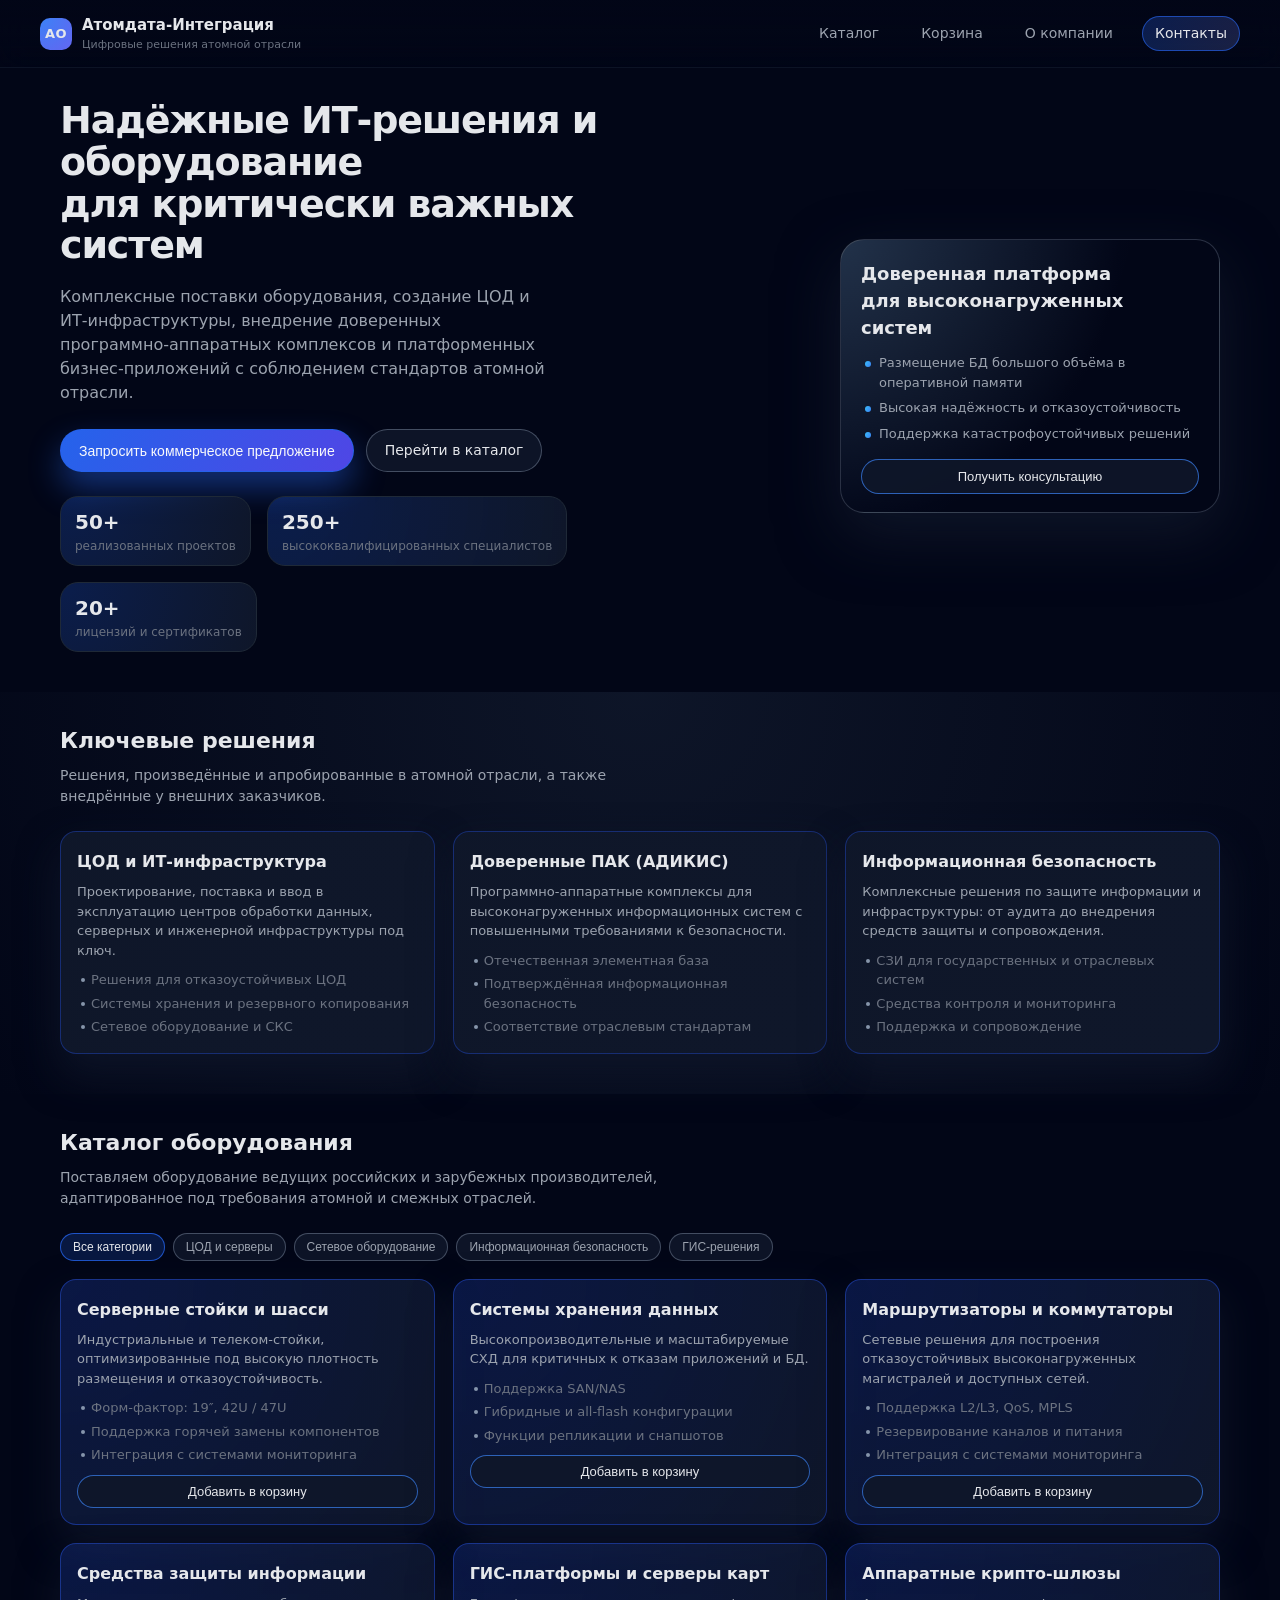
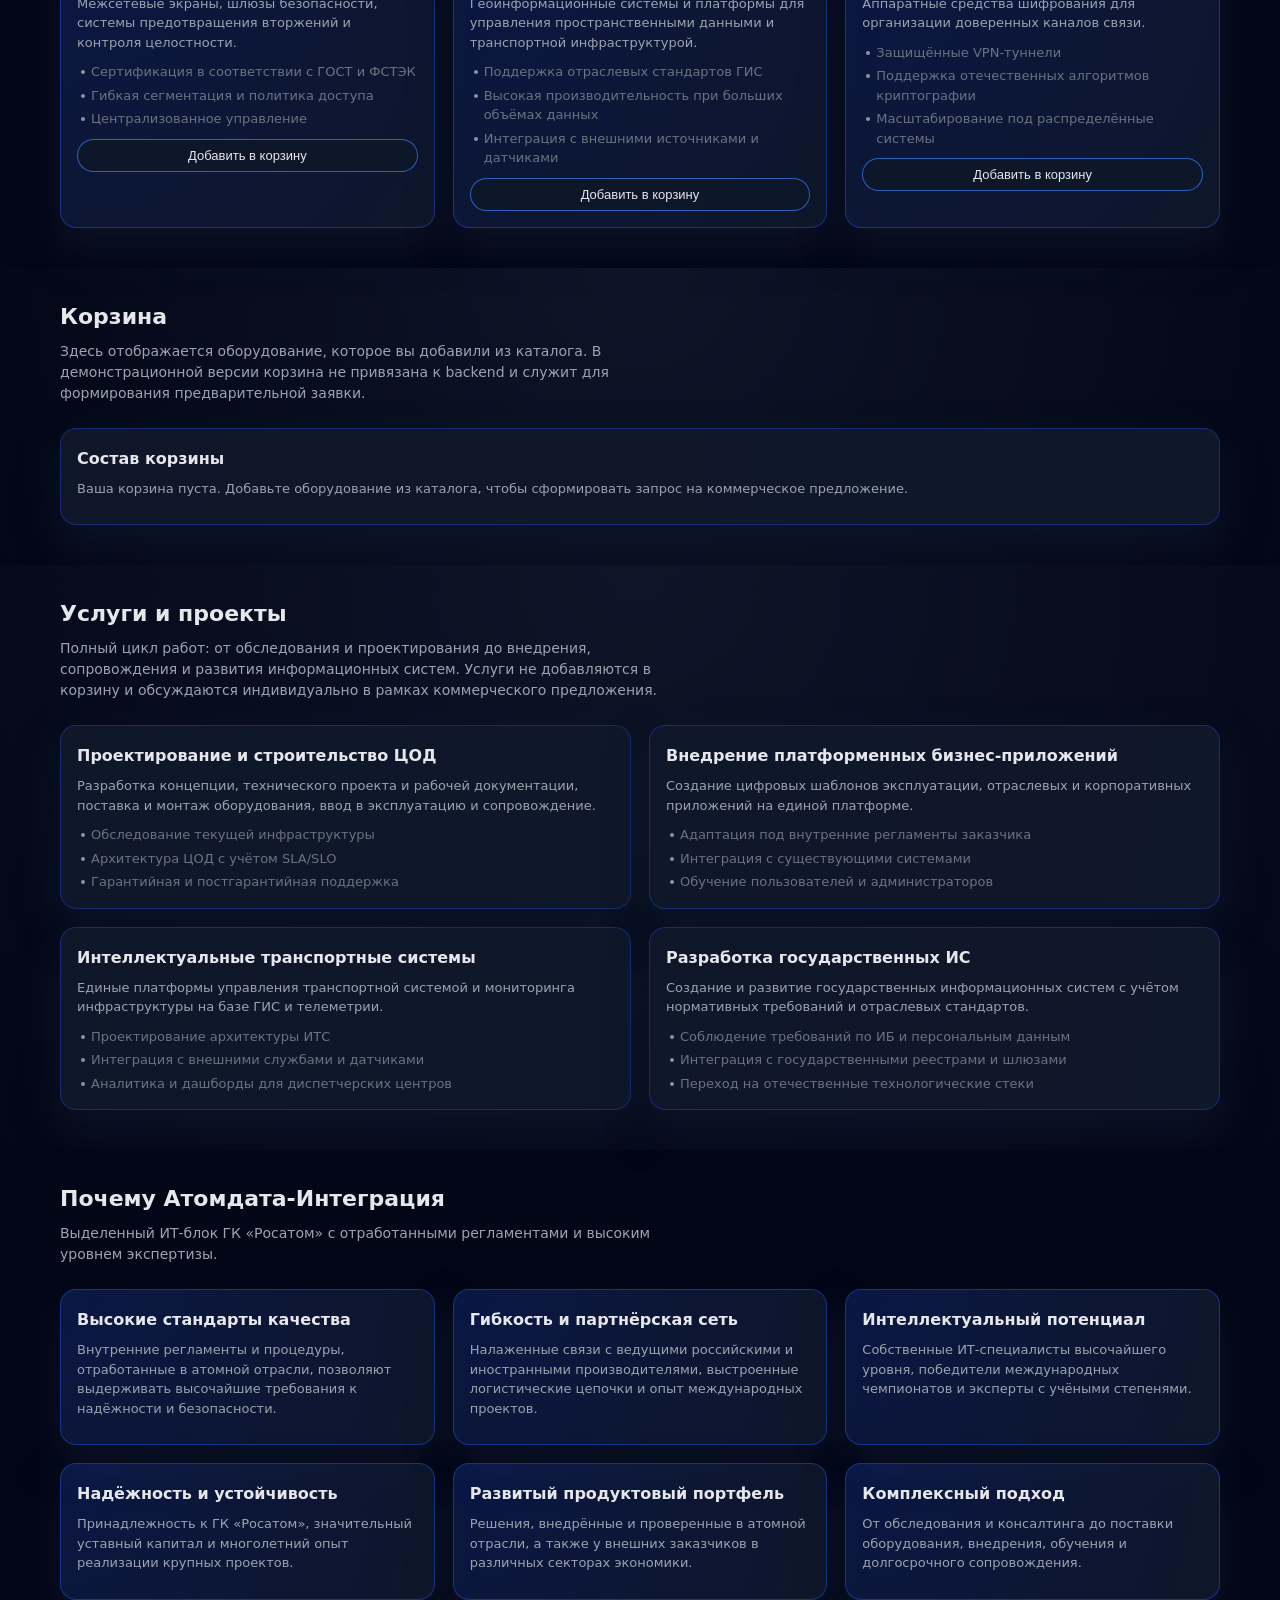
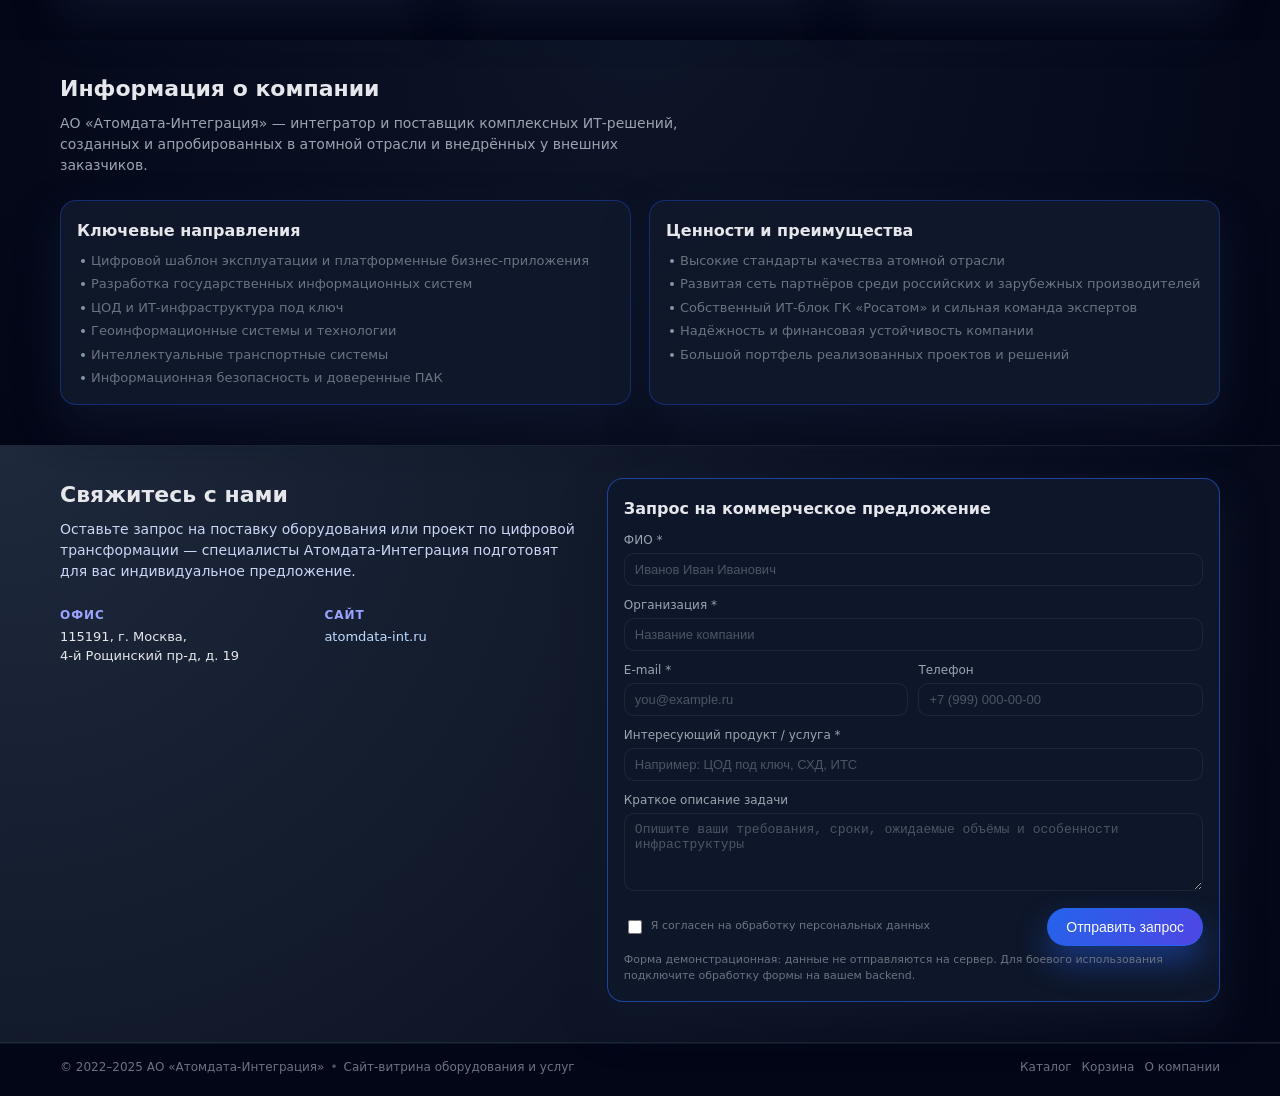
==== index.html @ ec092179 "Add files via upload" ====
<!DOCTYPE html>
<html lang="ru">
  <head>
    <meta charset="UTF-8" />
    <title>Атомдата-Интеграция — Оборудование и ИТ‑услуги</title>
    <meta name="viewport" content="width=device-width, initial-scale=1" />
    <meta
      name="description"
      content="Интернет-сайт по продаже оборудования и ИТ‑услуг компании Атомдата‑Интеграция: ЦОД и ИТ‑инфраструктура, доверенные программно‑аппаратные комплексы, геоинформационные системы, поставка оборудования, информационная безопасность."
    />
    <link rel="stylesheet" href="styles.css" />
  </head>
  <body>
    <header class="header">
      <div class="container header__inner">
        <div class="logo">
          <span class="logo__mark">АО</span>
          <span class="logo__text">
            Атомдата‑Интеграция
            <span class="logo__subtitle">Цифровые решения атомной отрасли</span>
          </span>
        </div>
        <nav class="nav">
          <a href="#catalog" class="nav__link">Каталог</a>
          <a href="#cart" class="nav__link">Корзина</a>
          <a href="#company" class="nav__link">О компании</a>
          <a href="#contacts" class="nav__link nav__link--primary">Контакты</a>
        </nav>
      </div>
    </header>

    <section class="hero">
      <div class="container hero__inner">
        <div class="hero__content">
          <h1 class="hero__title">
            Надёжные ИТ‑решения и оборудование<br />
            для критически важных систем
          </h1>
          <p class="hero__text">
            Комплексные поставки оборудования, создание ЦОД и ИТ‑инфраструктуры, внедрение доверенных
            программно‑аппаратных комплексов и платформенных бизнес‑приложений с соблюдением стандартов
            атомной отрасли.
          </p>
          <div class="hero__actions">
            <button class="btn btn--primary" data-open-modal="request">
              Запросить коммерческое предложение
            </button>
            <a href="#catalog" class="btn btn--ghost">Перейти в каталог</a>
          </div>
          <div class="hero__stats">
            <div class="stat">
              <div class="stat__value">50+</div>
              <div class="stat__label">реализованных проектов</div>
            </div>
            <div class="stat">
              <div class="stat__value">250+</div>
              <div class="stat__label">высококвалифицированных специалистов</div>
            </div>
            <div class="stat">
              <div class="stat__value">20+</div>
              <div class="stat__label">лицензий и сертификатов</div>
            </div>
          </div>
        </div>
        <div class="hero__card">
          <div class="hero-card">
            <h2 class="hero-card__title">Доверенная платформа<br />для высоконагруженных систем</h2>
            <ul class="hero-card__list">
              <li>Размещение БД большого объёма в оперативной памяти</li>
              <li>Высокая надёжность и отказоустойчивость</li>
              <li>Поддержка катастрофоустойчивых решений</li>
            </ul>
            <button class="hero-card__btn" data-open-modal="request">
              Получить консультацию
            </button>
          </div>
        </div>
      </div>
    </section>

    <section id="solutions" class="section section--gray">
      <div class="container">
        <h2 class="section__title">Ключевые решения</h2>
        <p class="section__subtitle">
          Решения, произведённые и апробированные в атомной отрасли, а также внедрённые у внешних заказчиков.
        </p>
        <div class="grid grid--3">
          <article class="card">
            <h3 class="card__title">ЦОД и ИТ‑инфраструктура</h3>
            <p class="card__text">
              Проектирование, поставка и ввод в эксплуатацию центров обработки данных, серверных и инженерной
              инфраструктуры под ключ.
            </p>
            <ul class="card__list">
              <li>Решения для отказоустойчивых ЦОД</li>
              <li>Системы хранения и резервного копирования</li>
              <li>Сетевое оборудование и СКС</li>
            </ul>
          </article>

          <article class="card">
            <h3 class="card__title">Доверенные ПАК (АДИКИС)</h3>
            <p class="card__text">
              Программно‑аппаратные комплексы для высоконагруженных информационных систем с повышенными
              требованиями к безопасности.
            </p>
            <ul class="card__list">
              <li>Отечественная элементная база</li>
              <li>Подтверждённая информационная безопасность</li>
              <li>Соответствие отраслевым стандартам</li>
            </ul>
          </article>

          <article class="card">
            <h3 class="card__title">Информационная безопасность</h3>
            <p class="card__text">
              Комплексные решения по защите информации и инфраструктуры: от аудита до внедрения средств
              защиты и сопровождения.
            </p>
            <ul class="card__list">
              <li>СЗИ для государственных и отраслевых систем</li>
              <li>Средства контроля и мониторинга</li>
              <li>Поддержка и сопровождение</li>
            </ul>
          </article>
        </div>
      </div>
    </section>

    <section id="catalog" class="section">
      <div class="container">
        <h2 class="section__title">Каталог оборудования</h2>
        <p class="section__subtitle">
          Поставляем оборудование ведущих российских и зарубежных производителей, адаптированное под
          требования атомной и смежных отраслей.
        </p>

        <div class="filters">
          <button class="chip chip--active" data-filter="all">Все категории</button>
          <button class="chip" data-filter="dc">ЦОД и серверы</button>
          <button class="chip" data-filter="network">Сетевое оборудование</button>
          <button class="chip" data-filter="security">Информационная безопасность</button>
          <button class="chip" data-filter="gis">ГИС‑решения</button>
        </div>

        <div class="grid grid--3 catalog">
          <article class="product-card" data-category="dc" data-product-name="Серверные стойки и шасси">
            <h3 class="product-card__title">Серверные стойки и шасси</h3>
            <p class="product-card__desc">
              Индустриальные и телеком‑стойки, оптимизированные под высокую плотность размещения и
              отказоустойчивость.
            </p>
            <ul class="product-card__specs">
              <li>Форм‑фактор: 19″, 42U / 47U</li>
              <li>Поддержка горячей замены компонентов</li>
              <li>Интеграция с системами мониторинга</li>
            </ul>
            <button
              class="product-card__btn"
              type="button"
              data-add-to-cart
              data-product="Серверные стойки и шасси"
            >
              Добавить в корзину
            </button>
          </article>

          <article class="product-card" data-category="dc" data-product-name="Системы хранения данных">
            <h3 class="product-card__title">Системы хранения данных</h3>
            <p class="product-card__desc">
              Высокопроизводительные и масштабируемые СХД для критичных к отказам приложений и БД.
            </p>
            <ul class="product-card__specs">
              <li>Поддержка SAN/NAS</li>
              <li>Гибридные и all‑flash конфигурации</li>
              <li>Функции репликации и снапшотов</li>
            </ul>
            <button
              class="product-card__btn"
              type="button"
              data-add-to-cart
              data-product="Системы хранения данных"
            >
              Добавить в корзину
            </button>
          </article>

          <article class="product-card" data-category="network" data-product-name="Маршрутизаторы и коммутаторы">
            <h3 class="product-card__title">Маршрутизаторы и коммутаторы</h3>
            <p class="product-card__desc">
              Сетевые решения для построения отказоустойчивых высоконагруженных магистралей и доступных
              сетей.
            </p>
            <ul class="product-card__specs">
              <li>Поддержка L2/L3, QoS, MPLS</li>
              <li>Резервирование каналов и питания</li>
              <li>Интеграция с системами мониторинга</li>
            </ul>
            <button
              class="product-card__btn"
              type="button"
              data-add-to-cart
              data-product="Маршрутизаторы и коммутаторы"
            >
              Добавить в корзину
            </button>
          </article>

          <article class="product-card" data-category="security" data-product-name="Средства защиты информации">
            <h3 class="product-card__title">Средства защиты информации</h3>
            <p class="product-card__desc">
              Межсетевые экраны, шлюзы безопасности, системы предотвращения вторжений и контроля
              целостности.
            </p>
            <ul class="product-card__specs">
              <li>Сертификация в соответствии с ГОСТ и ФСТЭК</li>
              <li>Гибкая сегментация и политика доступа</li>
              <li>Централизованное управление</li>
            </ul>
            <button
              class="product-card__btn"
              type="button"
              data-add-to-cart
              data-product="Средства защиты информации"
            >
              Добавить в корзину
            </button>
          </article>

          <article class="product-card" data-category="gis" data-product-name="ГИС‑платформы и серверы карт">
            <h3 class="product-card__title">ГИС‑платформы и серверы карт</h3>
            <p class="product-card__desc">
              Геоинформационные системы и платформы для управления пространственными данными и транспортной
              инфраструктурой.
            </p>
            <ul class="product-card__specs">
              <li>Поддержка отраслевых стандартов ГИС</li>
              <li>Высокая производительность при больших объёмах данных</li>
              <li>Интеграция с внешними источниками и датчиками</li>
            </ul>
            <button
              class="product-card__btn"
              type="button"
              data-add-to-cart
              data-product="ГИС‑платформы и серверы карт"
            >
              Добавить в корзину
            </button>
          </article>

          <article class="product-card" data-category="security" data-product-name="Аппаратные крипто‑шлюзы">
            <h3 class="product-card__title">Аппаратные крипто‑шлюзы</h3>
            <p class="product-card__desc">
              Аппаратные средства шифрования для организации доверенных каналов связи.
            </p>
            <ul class="product-card__specs">
              <li>Защищённые VPN‑туннели</li>
              <li>Поддержка отечественных алгоритмов криптографии</li>
              <li>Масштабирование под распределённые системы</li>
            </ul>
            <button
              class="product-card__btn"
              type="button"
              data-add-to-cart
              data-product="Аппаратные крипто‑шлюзы"
            >
              Добавить в корзину
            </button>
          </article>
        </div>
      </div>
    </section>

    <section id="cart" class="section section--gray">
      <div class="container">
        <h2 class="section__title">Корзина</h2>
        <p class="section__subtitle">
          Здесь отображается оборудование, которое вы добавили из каталога. В демонстрационной версии корзина не
          привязана к backend и служит для формирования предварительной заявки.
        </p>
        <div class="card">
          <h3 class="card__title">Состав корзины</h3>
          <div id="cart-empty" class="card__text">
            Ваша корзина пуста. Добавьте оборудование из каталога, чтобы сформировать запрос на коммерческое
            предложение.
          </div>
          <ul id="cart-items" class="card__list" style="display: none"></ul>
          <p id="cart-summary" class="card__text" style="display: none"></p>
        </div>
      </div>
    </section>

    <section id="services" class="section section--gray">
      <div class="container">
        <h2 class="section__title">Услуги и проекты</h2>
        <p class="section__subtitle">
          Полный цикл работ: от обследования и проектирования до внедрения, сопровождения и развития
          информационных систем. Услуги не добавляются в корзину и обсуждаются индивидуально в рамках
          коммерческого предложения.
        </p>

        <div class="grid grid--2">
          <article class="service">
            <h3 class="service__title">Проектирование и строительство ЦОД</h3>
            <p class="service__text">
              Разработка концепции, технического проекта и рабочей документации, поставка и монтаж
              оборудования, ввод в эксплуатацию и сопровождение.
            </p>
            <ul class="service__list">
              <li>Обследование текущей инфраструктуры</li>
              <li>Архитектура ЦОД с учётом SLA/SLO</li>
              <li>Гарантийная и постгарантийная поддержка</li>
            </ul>
          </article>

          <article class="service">
            <h3 class="service__title">Внедрение платформенных бизнес‑приложений</h3>
            <p class="service__text">
              Создание цифровых шаблонов эксплуатации, отраслевых и корпоративных приложений на единой
              платформе.
            </p>
            <ul class="service__list">
              <li>Адаптация под внутренние регламенты заказчика</li>
              <li>Интеграция с существующими системами</li>
              <li>Обучение пользователей и администраторов</li>
            </ul>
          </article>

          <article class="service">
            <h3 class="service__title">Интеллектуальные транспортные системы</h3>
            <p class="service__text">
              Единые платформы управления транспортной системой и мониторинга инфраструктуры на базе ГИС и
              телеметрии.
            </p>
            <ul class="service__list">
              <li>Проектирование архитектуры ИТС</li>
              <li>Интеграция с внешними службами и датчиками</li>
              <li>Аналитика и дашборды для диспетчерских центров</li>
            </ul>
          </article>

          <article class="service">
            <h3 class="service__title">Разработка государственных ИС</h3>
            <p class="service__text">
              Создание и развитие государственных информационных систем с учётом нормативных требований и
              отраслевых стандартов.
            </p>
            <ul class="service__list">
              <li>Соблюдение требований по ИБ и персональным данным</li>
              <li>Интеграция с государственными реестрами и шлюзами</li>
              <li>Переход на отечественные технологические стеки</li>
            </ul>
          </article>
        </div>
      </div>
    </section>

    <section id="advantages" class="section">
      <div class="container">
        <h2 class="section__title">Почему Атомдата‑Интеграция</h2>
        <p class="section__subtitle">
          Выделенный ИТ‑блок ГК «Росатом» с отработанными регламентами и высоким уровнем экспертизы.
        </p>

        <div class="grid grid--3">
          <article class="advantage">
            <h3 class="advantage__title">Высокие стандарты качества</h3>
            <p class="advantage__text">
              Внутренние регламенты и процедуры, отработанные в атомной отрасли, позволяют выдерживать
              высочайшие требования к надёжности и безопасности.
            </p>
          </article>

          <article class="advantage">
            <h3 class="advantage__title">Гибкость и партнёрская сеть</h3>
            <p class="advantage__text">
              Налаженные связи с ведущими российскими и иностранными производителями, выстроенные
              логистические цепочки и опыт международных проектов.
            </p>
          </article>

          <article class="advantage">
            <h3 class="advantage__title">Интеллектуальный потенциал</h3>
            <p class="advantage__text">
              Собственные ИТ‑специалисты высочайшего уровня, победители международных чемпионатов и
              эксперты с учёными степенями.
            </p>
          </article>

          <article class="advantage">
            <h3 class="advantage__title">Надёжность и устойчивость</h3>
            <p class="advantage__text">
              Принадлежность к ГК «Росатом», значительный уставный капитал и многолетний опыт реализации
              крупных проектов.
            </p>
          </article>

          <article class="advantage">
            <h3 class="advantage__title">Развитый продуктовый портфель</h3>
            <p class="advantage__text">
              Решения, внедрённые и проверенные в атомной отрасли, а также у внешних заказчиков в различных
              секторах экономики.
            </p>
          </article>

          <article class="advantage">
            <h3 class="advantage__title">Комплексный подход</h3>
            <p class="advantage__text">
              От обследования и консалтинга до поставки оборудования, внедрения, обучения и долгосрочного
              сопровождения.
            </p>
          </article>
        </div>
      </div>
    </section>

    <section id="company" class="section section--gray">
      <div class="container">
        <h2 class="section__title">Информация о компании</h2>
        <p class="section__subtitle">
          АО «Атомдата‑Интеграция» — интегратор и поставщик комплексных ИТ‑решений, созданных и апробированных
          в атомной отрасли и внедрённых у внешних заказчиков.
        </p>
        <div class="grid grid--2">
          <article class="card">
            <h3 class="card__title">Ключевые направления</h3>
            <ul class="card__list">
              <li>Цифровой шаблон эксплуатации и платформенные бизнес‑приложения</li>
              <li>Разработка государственных информационных систем</li>
              <li>ЦОД и ИТ‑инфраструктура под ключ</li>
              <li>Геоинформационные системы и технологии</li>
              <li>Интеллектуальные транспортные системы</li>
              <li>Информационная безопасность и доверенные ПАК</li>
            </ul>
          </article>
          <article class="card">
            <h3 class="card__title">Ценности и преимущества</h3>
            <ul class="card__list">
              <li>Высокие стандарты качества атомной отрасли</li>
              <li>Развитая сеть партнёров среди российских и зарубежных производителей</li>
              <li>Собственный ИТ‑блок ГК «Росатом» и сильная команда экспертов</li>
              <li>Надёжность и финансовая устойчивость компании</li>
              <li>Большой портфель реализованных проектов и решений</li>
            </ul>
          </article>
        </div>
      </div>
    </section>

    <section id="contacts" class="section section--accent">
      <div class="container contacts">
        <div class="contacts__info">
          <h2 class="section__title section__title--light">Свяжитесь с нами</h2>
          <p class="section__subtitle section__subtitle--light">
            Оставьте запрос на поставку оборудования или проект по цифровой трансформации — специалисты
            Атомдата‑Интеграция подготовят для вас индивидуальное предложение.
          </p>
          <div class="contacts__grid">
            <div>
              <h3 class="contacts__label">Офис</h3>
              <p class="contacts__value">
                115191, г.&nbsp;Москва,<br />
                4‑й Рощинский пр‑д, д.&nbsp;19
              </p>
            </div>
            <div>
              <h3 class="contacts__label">Сайт</h3>
              <p class="contacts__value">
                <a href="https://atomdata-int.ru/" target="_blank" rel="noreferrer">
                  atomdata-int.ru
                </a>
              </p>
            </div>
          </div>
        </div>

        <form class="form" id="contact-form">
          <h3 class="form__title">Запрос на коммерческое предложение</h3>
          <div class="form__field">
            <label for="name">ФИО *</label>
            <input id="name" name="name" type="text" required placeholder="Иванов Иван Иванович" />
          </div>
          <div class="form__field">
            <label for="company">Организация *</label>
            <input id="company" name="company" type="text" required placeholder="Название компании" />
          </div>
          <div class="form__field form__field--2col">
            <div>
              <label for="email">E‑mail *</label>
              <input id="email" name="email" type="email" required placeholder="you@example.ru" />
            </div>
            <div>
              <label for="phone">Телефон</label>
              <input id="phone" name="phone" type="tel" placeholder="+7 (999) 000‑00‑00" />
            </div>
          </div>
          <div class="form__field">
            <label for="interest">Интересующий продукт / услуга *</label>
            <input
              id="interest"
              name="interest"
              type="text"
              required
              placeholder="Например: ЦОД под ключ, СХД, ИТС"
            />
          </div>
          <div class="form__field">
            <label for="message">Краткое описание задачи</label>
            <textarea
              id="message"
              name="message"
              rows="4"
              placeholder="Опишите ваши требования, сроки, ожидаемые объёмы и особенности инфраструктуры"
            ></textarea>
          </div>
          <div class="form__footer">
            <label class="checkbox">
              <input type="checkbox" required />
              <span>Я согласен на обработку персональных данных</span>
            </label>
            <button type="submit" class="btn btn--primary">Отправить запрос</button>
          </div>
          <p class="form__note">
            Форма демонстрационная: данные не отправляются на сервер. Для боевого использования подключите
            обработку формы на вашем backend.
          </p>
        </form>
      </div>
    </section>

    <footer class="footer">
      <div class="container footer__inner">
        <div class="footer__left">
          <span>© 2022–2025 АО «Атомдата‑Интеграция»</span>
          <span class="footer__dot">•</span>
          <span>Сайт‑витрина оборудования и услуг</span>
        </div>
        <div class="footer__right">
          <a href="#catalog" class="footer__link">Каталог</a>
          <a href="#cart" class="footer__link">Корзина</a>
          <a href="#company" class="footer__link">О компании</a>
        </div>
      </div>
    </footer>

    <div class="modal" id="request-modal" aria-hidden="true">
      <div class="modal__backdrop" data-close-modal></div>
      <div class="modal__dialog" role="dialog" aria-modal="true" aria-labelledby="request-modal-title">
        <button class="modal__close" type="button" data-close-modal>&times;</button>
        <h3 class="modal__title" id="request-modal-title">Запросить коммерческое предложение</h3>
        <p class="modal__subtitle">
          Заполните форму, и мы подготовим предложение по выбранному оборудованию или услуге.
        </p>
        <form class="modal__form" id="modal-form">
          <div class="form__field">
            <label for="modal-name">ФИО *</label>
            <input id="modal-name" name="name" type="text" required />
          </div>
          <div class="form__field">
            <label for="modal-email">E‑mail *</label>
            <input id="modal-email" name="email" type="email" required />
          </div>
          <div class="form__field">
            <label for="modal-product">Интересующий продукт / услуга *</label>
            <input id="modal-product" name="product" type="text" required />
          </div>
          <button type="submit" class="btn btn--primary btn--full">Отправить</button>
          <p class="form__note">
            Форма демонстрационная и не отправляет данные. В реальном проекте подключите обработку на
            сервере.
          </p>
        </form>
      </div>
    </div>

    <div class="toast" id="toast" aria-hidden="true">
      <span class="toast__text">Спасибо! Ваш запрос отправлен (демо‑режим).</span>
    </div>

    <script src="script.js"></script>
  </body>
  </html>
---- styles.css ----
:root {
  --bg-body: #050816;
  --bg-elevated: #0b1020;
  --bg-elevated-soft: #11182a;
  --bg-accent: radial-gradient(circle at top left, #1f6feb, #5b21ff);
  --border-subtle: rgba(148, 163, 184, 0.28);
  --accent: #3b82f6;
  --accent-soft: rgba(59, 130, 246, 0.15);
  --accent-strong: #2563eb;
  --accent-contrast: #eff6ff;
  --text-main: #e5e7eb;
  --text-muted: #9ca3af;
  --text-soft: #6b7280;
  --danger: #f97373;
  --shadow-soft: 0 22px 60px rgba(15, 23, 42, 0.9);
  --radius-lg: 24px;
  --radius-md: 16px;
  --radius-pill: 999px;
}

*,
*::before,
*::after {
  box-sizing: border-box;
}

html,
body {
  margin: 0;
  padding: 0;
}

body {
  font-family: system-ui, -apple-system, BlinkMacSystemFont, "SF Pro Text", "Segoe UI", sans-serif;
  background: radial-gradient(circle at top, #020617 0, #020617 45%, #020617 70%, #020617 100%);
  color: var(--text-main);
  line-height: 1.5;
  -webkit-font-smoothing: antialiased;
}

.container {
  width: 100%;
  max-width: 1200px;
  margin: 0 auto;
  padding: 0 20px;
}

.header {
  position: sticky;
  top: 0;
  z-index: 50;
  backdrop-filter: blur(16px);
  background: linear-gradient(to bottom, rgba(2, 6, 23, 0.95), rgba(2, 6, 23, 0.8), transparent);
  border-bottom: 1px solid rgba(15, 23, 42, 0.8);
}

.header__inner {
  display: flex;
  align-items: center;
  justify-content: space-between;
  padding: 14px 0;
}

.logo {
  display: flex;
  align-items: center;
  gap: 10px;
}

.logo__mark {
  display: inline-flex;
  align-items: center;
  justify-content: center;
  width: 32px;
  height: 32px;
  border-radius: 10px;
  background: radial-gradient(circle at top left, #3b82f6, #6366f1);
  color: #e5e7eb;
  font-size: 13px;
  font-weight: 600;
  letter-spacing: 0.03em;
}

.logo__text {
  display: inline-flex;
  flex-direction: column;
  font-weight: 600;
  font-size: 15px;
}

.logo__subtitle {
  font-size: 11px;
  color: var(--text-soft);
  font-weight: 400;
}

.nav {
  display: flex;
  gap: 16px;
  align-items: center;
}

.nav__link {
  font-size: 14px;
  color: var(--text-muted);
  text-decoration: none;
  padding: 6px 12px;
  border-radius: 999px;
  border: 1px solid transparent;
  transition:
    color 0.18s ease,
    border-color 0.18s ease,
    background 0.18s ease;
}

.nav__link:hover {
  color: #e5e7eb;
  border-color: rgba(148, 163, 184, 0.28);
  background: rgba(15, 23, 42, 0.85);
}

.nav__link--primary {
  border-radius: var(--radius-pill);
  border-color: rgba(37, 99, 235, 0.65);
  background: linear-gradient(120deg, rgba(37, 99, 235, 0.26), rgba(129, 140, 248, 0.2));
  color: #e5e7eb;
}

.nav__link--primary:hover {
  background: linear-gradient(120deg, rgba(37, 99, 235, 0.4), rgba(129, 140, 248, 0.3));
}

.hero {
  padding: 32px 0 40px;
}

.hero__inner {
  display: grid;
  grid-template-columns: minmax(0, 1.5fr) minmax(0, 1.1fr);
  gap: 32px;
  align-items: center;
}

.hero__title {
  font-size: clamp(30px, 3.1vw, 38px);
  line-height: 1.1;
  margin: 0 0 18px;
  letter-spacing: -0.03em;
}

.hero__text {
  margin: 0 0 24px;
  color: var(--text-muted);
  max-width: 540px;
}

.hero__actions {
  display: flex;
  flex-wrap: wrap;
  gap: 12px;
  margin-bottom: 24px;
}

.btn {
  display: inline-flex;
  align-items: center;
  justify-content: center;
  padding: 10px 18px;
  border-radius: var(--radius-pill);
  border: 1px solid transparent;
  font-size: 14px;
  font-weight: 500;
  cursor: pointer;
  text-decoration: none;
  transition:
    background 0.18s ease,
    border-color 0.18s ease,
    transform 0.12s ease,
    box-shadow 0.15s ease;
}

.btn--primary {
  background: linear-gradient(120deg, #2563eb, #4f46e5);
  border-color: rgba(37, 99, 235, 0.85);
  color: #f9fafb;
  box-shadow: 0 16px 32px rgba(37, 99, 235, 0.45);
}

.btn--primary:hover {
  transform: translateY(-1px);
  box-shadow: 0 22px 40px rgba(37, 99, 235, 0.55);
}

.btn--ghost {
  border-color: rgba(148, 163, 184, 0.4);
  background: rgba(15, 23, 42, 0.9);
  color: var(--text-main);
}

.btn--ghost:hover {
  border-color: rgba(148, 163, 184, 0.7);
  background: rgba(15, 23, 42, 0.95);
}

.btn--full {
  width: 100%;
}

.hero__stats {
  display: flex;
  flex-wrap: wrap;
  gap: 16px;
}

.stat {
  padding: 10px 14px;
  border-radius: 18px;
  border: 1px solid rgba(31, 41, 55, 1);
  background: radial-gradient(circle at top left, rgba(37, 99, 235, 0.25), rgba(15, 23, 42, 0.96));
  min-width: 150px;
}

.stat__value {
  font-size: 20px;
  font-weight: 600;
}

.stat__label {
  font-size: 12px;
  color: var(--text-soft);
}

.hero__card {
  display: flex;
  justify-content: flex-end;
}

.hero-card {
  position: relative;
  overflow: hidden;
  width: 100%;
  max-width: 380px;
  background: radial-gradient(circle at top left, #1f2937 0, #020617 60%);
  border-radius: var(--radius-lg);
  border: 1px solid var(--border-subtle);
  box-shadow: var(--shadow-soft);
  padding: 20px 20px 18px;
}

.hero-card::before {
  content: "";
  position: absolute;
  inset: -40%;
  background: radial-gradient(circle at 0 0, rgba(59, 130, 246, 0.2), transparent 55%);
  opacity: 0.8;
  pointer-events: none;
}

.hero-card__title {
  position: relative;
  margin: 0 0 12px;
  font-size: 18px;
}

.hero-card__list {
  position: relative;
  list-style: none;
  padding: 0;
  margin: 0 0 16px;
  color: var(--text-muted);
  font-size: 13px;
}

.hero-card__list li {
  padding-left: 18px;
  position: relative;
}

.hero-card__list li + li {
  margin-top: 6px;
}

.hero-card__list li::before {
  content: "";
  position: absolute;
  left: 4px;
  top: 8px;
  width: 6px;
  height: 6px;
  border-radius: 999px;
  background: linear-gradient(120deg, #38bdf8, #3b82f6);
}

.hero-card__btn {
  position: relative;
  border-radius: var(--radius-pill);
  width: 100%;
  padding: 9px 14px;
  border: 1px solid rgba(59, 130, 246, 0.7);
  background: rgba(15, 23, 42, 0.9);
  color: #e5e7eb;
  font-size: 13px;
  font-weight: 500;
  cursor: pointer;
  transition:
    background 0.18s ease,
    border-color 0.18s ease,
    transform 0.12s ease;
}

.hero-card__btn:hover {
  background: rgba(37, 99, 235, 0.2);
  transform: translateY(-1px);
}

.section {
  padding: 32px 0 40px;
}

.section--gray {
  background: radial-gradient(circle at top, rgba(15, 23, 42, 0.9), rgba(2, 6, 23, 1));
}

.section--accent {
  background: radial-gradient(circle at top left, #1e293b, #020617);
  border-top: 1px solid rgba(31, 41, 55, 0.9);
  border-bottom: 1px solid rgba(31, 41, 55, 0.9);
}

.section__title {
  margin: 0 0 8px;
  font-size: 22px;
}

.section__title--light {
  color: #e5e7eb;
}

.section__subtitle {
  margin: 0 0 24px;
  font-size: 14px;
  color: var(--text-muted);
  max-width: 640px;
}

.section__subtitle--light {
  color: #cbd5f5;
}

.grid {
  display: grid;
  gap: 18px;
}

.grid--2 {
  grid-template-columns: repeat(2, minmax(0, 1fr));
}

.grid--3 {
  grid-template-columns: repeat(3, minmax(0, 1fr));
}

.card,
.product-card,
.service,
.advantage {
  border-radius: var(--radius-md);
  background: radial-gradient(circle at top left, rgba(30, 64, 175, 0.3), rgba(15, 23, 42, 0.98));
  border: 1px solid rgba(30, 64, 175, 0.7);
  padding: 18px 16px 16px;
  box-shadow: 0 20px 40px rgba(15, 23, 42, 0.8);
}

.section--gray .card,
.section--gray .product-card,
.section--gray .service,
.section--gray .advantage {
  background: radial-gradient(circle at top left, rgba(15, 23, 42, 0.98), rgba(15, 23, 42, 1));
  border-color: rgba(30, 64, 175, 0.55);
}

.card__title,
.product-card__title,
.service__title,
.advantage__title {
  margin: 0 0 8px;
  font-size: 16px;
}

.card__text,
.product-card__desc,
.service__text,
.advantage__text {
  margin: 0 0 10px;
  font-size: 13px;
  color: var(--text-muted);
}

.card__list,
.service__list,
.product-card__specs {
  list-style: none;
  margin: 0;
  padding: 0;
  font-size: 13px;
  color: var(--text-soft);
}

.card__list li,
.service__list li,
.product-card__specs li {
  padding-left: 14px;
  position: relative;
}

.card__list li::before,
.service__list li::before,
.product-card__specs li::before {
  content: "";
  position: absolute;
  left: 4px;
  top: 8px;
  width: 4px;
  height: 4px;
  border-radius: 999px;
  background: rgba(148, 163, 184, 0.9);
}

.card__list li + li,
.service__list li + li,
.product-card__specs li + li {
  margin-top: 4px;
}

.product-card__btn {
  margin-top: 10px;
  padding: 8px 14px;
  border-radius: var(--radius-pill);
  border: 1px solid rgba(59, 130, 246, 0.7);
  background: rgba(15, 23, 42, 0.96);
  color: #e5e7eb;
  font-size: 13px;
  cursor: pointer;
  width: 100%;
  transition:
    background 0.18s ease,
    transform 0.12s ease;
}

.product-card__btn:hover {
  background: rgba(37, 99, 235, 0.22);
  transform: translateY(-1px);
}

.filters {
  display: flex;
  flex-wrap: wrap;
  gap: 8px;
  margin-bottom: 18px;
}

.chip {
  border-radius: var(--radius-pill);
  border: 1px solid rgba(148, 163, 184, 0.4);
  background: rgba(15, 23, 42, 0.9);
  color: var(--text-muted);
  font-size: 12px;
  padding: 6px 12px;
  cursor: pointer;
  transition:
    background 0.18s ease,
    border-color 0.18s ease,
    color 0.18s ease;
}

.chip--active {
  background: rgba(37, 99, 235, 0.2);
  border-color: rgba(37, 99, 235, 0.8);
  color: #e5e7eb;
}

.contacts {
  display: grid;
  grid-template-columns: minmax(0, 1.1fr) minmax(0, 1.3fr);
  gap: 28px;
  align-items: flex-start;
}

.contacts__grid {
  display: grid;
  gap: 10px;
  grid-template-columns: repeat(2, minmax(0, 1fr));
  margin-top: 10px;
}

.contacts__label {
  margin: 0 0 3px;
  font-size: 12px;
  text-transform: uppercase;
  letter-spacing: 0.08em;
  color: #9ca3ff;
}

.contacts__value {
  margin: 0;
  font-size: 13px;
  color: #e5e7eb;
}

.contacts__value a {
  color: #bfdbfe;
  text-decoration: none;
}

.contacts__value a:hover {
  text-decoration: underline;
}

.form {
  padding: 18px 16px 16px;
  border-radius: var(--radius-md);
  background: rgba(15, 23, 42, 0.98);
  border: 1px solid rgba(37, 99, 235, 0.6);
  box-shadow: 0 20px 40px rgba(15, 23, 42, 0.9);
}

.form__title {
  margin: 0 0 10px;
  font-size: 16px;
}

.form__field {
  margin-bottom: 10px;
}

.form__field label {
  display: block;
  font-size: 12px;
  margin-bottom: 4px;
  color: var(--text-muted);
}

.form__field input,
.form__field textarea {
  width: 100%;
  padding: 8px 10px;
  border-radius: 10px;
  border: 1px solid rgba(31, 41, 55, 0.9);
  background: rgba(15, 23, 42, 0.96);
  color: var(--text-main);
  font-size: 13px;
  outline: none;
  transition:
    border-color 0.16s ease,
    box-shadow 0.16s ease,
    background 0.16s ease;
}

.form__field input::placeholder,
.form__field textarea::placeholder {
  color: #4b5563;
}

.form__field input:focus,
.form__field textarea:focus {
  border-color: rgba(59, 130, 246, 0.9);
  box-shadow: 0 0 0 1px rgba(59, 130, 246, 0.5);
  background: rgba(15, 23, 42, 0.98);
}

.form__field--2col {
  display: grid;
  grid-template-columns: repeat(2, minmax(0, 1fr));
  gap: 10px;
}

.form__footer {
  display: flex;
  align-items: center;
  justify-content: space-between;
  gap: 12px;
  margin-top: 4px;
}

.checkbox {
  display: inline-flex;
  align-items: center;
  gap: 6px;
  font-size: 11px;
  color: var(--text-soft);
}

.checkbox input {
  width: 14px;
  height: 14px;
  border-radius: 4px;
}

.form__note {
  margin: 6px 0 0;
  font-size: 11px;
  color: var(--text-soft);
}

.footer {
  padding: 14px 0 20px;
  border-top: 1px solid rgba(15, 23, 42, 1);
  background: radial-gradient(circle at top, #020617, #020617);
}

.footer__inner {
  display: flex;
  align-items: center;
  justify-content: space-between;
  gap: 12px;
  font-size: 12px;
  color: var(--text-soft);
}

.footer__left {
  display: flex;
  align-items: center;
  gap: 6px;
  flex-wrap: wrap;
}

.footer__dot {
  color: #4b5563;
}

.footer__right {
  display: flex;
  gap: 10px;
}

.footer__link {
  color: var(--text-soft);
  text-decoration: none;
}

.footer__link:hover {
  color: var(--text-main);
}

.modal {
  position: fixed;
  inset: 0;
  display: flex;
  align-items: center;
  justify-content: center;
  pointer-events: none;
  opacity: 0;
  transition: opacity 0.18s ease;
  z-index: 80;
}

.modal--open {
  opacity: 1;
  pointer-events: auto;
}

.modal__backdrop {
  position: absolute;
  inset: 0;
  background: radial-gradient(circle at top, rgba(15, 23, 42, 0.8), rgba(0, 0, 0, 0.82));
  backdrop-filter: blur(6px);
}

.modal__dialog {
  position: relative;
  z-index: 1;
  width: 100%;
  max-width: 420px;
  padding: 18px 18px 16px;
  border-radius: var(--radius-lg);
  background: radial-gradient(circle at top left, rgba(37, 99, 235, 0.3), rgba(15, 23, 42, 0.98));
  border: 1px solid rgba(37, 99, 235, 0.8);
  box-shadow: 0 26px 60px rgba(0, 0, 0, 0.85);
}

.modal__title {
  margin: 0 0 6px;
  font-size: 18px;
}

.modal__subtitle {
  margin: 0 0 14px;
  font-size: 13px;
  color: var(--text-muted);
}

.modal__close {
  position: absolute;
  top: 10px;
  right: 12px;
  width: 26px;
  height: 26px;
  border-radius: 999px;
  border: 1px solid rgba(148, 163, 184, 0.5);
  background: rgba(15, 23, 42, 0.96);
  color: #e5e7eb;
  display: flex;
  align-items: center;
  justify-content: center;
  cursor: pointer;
  font-size: 16px;
}

.modal__form .form__field {
  margin-bottom: 10px;
}

.toast {
  position: fixed;
  left: 50%;
  bottom: 18px;
  transform: translateX(-50%) translateY(120%);
  padding: 10px 14px;
  border-radius: 999px;
  background: rgba(22, 163, 74, 0.97);
  color: #ecfdf3;
  font-size: 12px;
  box-shadow: 0 14px 30px rgba(22, 163, 74, 0.55);
  opacity: 0;
  pointer-events: none;
  transition:
    opacity 0.18s ease,
    transform 0.18s ease;
  z-index: 90;
}

.toast--visible {
  opacity: 1;
  transform: translateX(-50%) translateY(0);
}

.toast__text {
  white-space: nowrap;
}

@media (max-width: 960px) {
  .hero__inner {
    grid-template-columns: minmax(0, 1.6fr);
  }

  .hero__card {
    justify-content: flex-start;
    margin-top: 10px;
  }

  .contacts {
    grid-template-columns: minmax(0, 1fr);
  }
}

@media (max-width: 768px) {
  .header__inner {
    flex-direction: column;
    align-items: flex-start;
    gap: 10px;
  }

  .nav {
    width: 100%;
    justify-content: flex-start;
    flex-wrap: wrap;
  }

  .hero {
    padding-top: 20px;
  }

  .grid--3 {
    grid-template-columns: minmax(0, 1fr);
  }

  .grid--2 {
    grid-template-columns: minmax(0, 1fr);
  }

  .section {
    padding: 26px 0 30px;
  }

  .section__subtitle {
    margin-bottom: 18px;
  }

  .form__field--2col {
    grid-template-columns: minmax(0, 1fr);
  }

  .form__footer {
    flex-direction: column;
    align-items: flex-start;
  }

  .footer__inner {
    flex-direction: column-reverse;
    align-items: flex-start;
  }
}

@media (max-width: 480px) {
  .hero__title {
    font-size: 24px;
  }

  .hero__stats {
    gap: 10px;
  }

  .stat {
    min-width: 0;
    flex: 1 1 100px;
  }

  .toast__text {
    white-space: normal;
  }
}
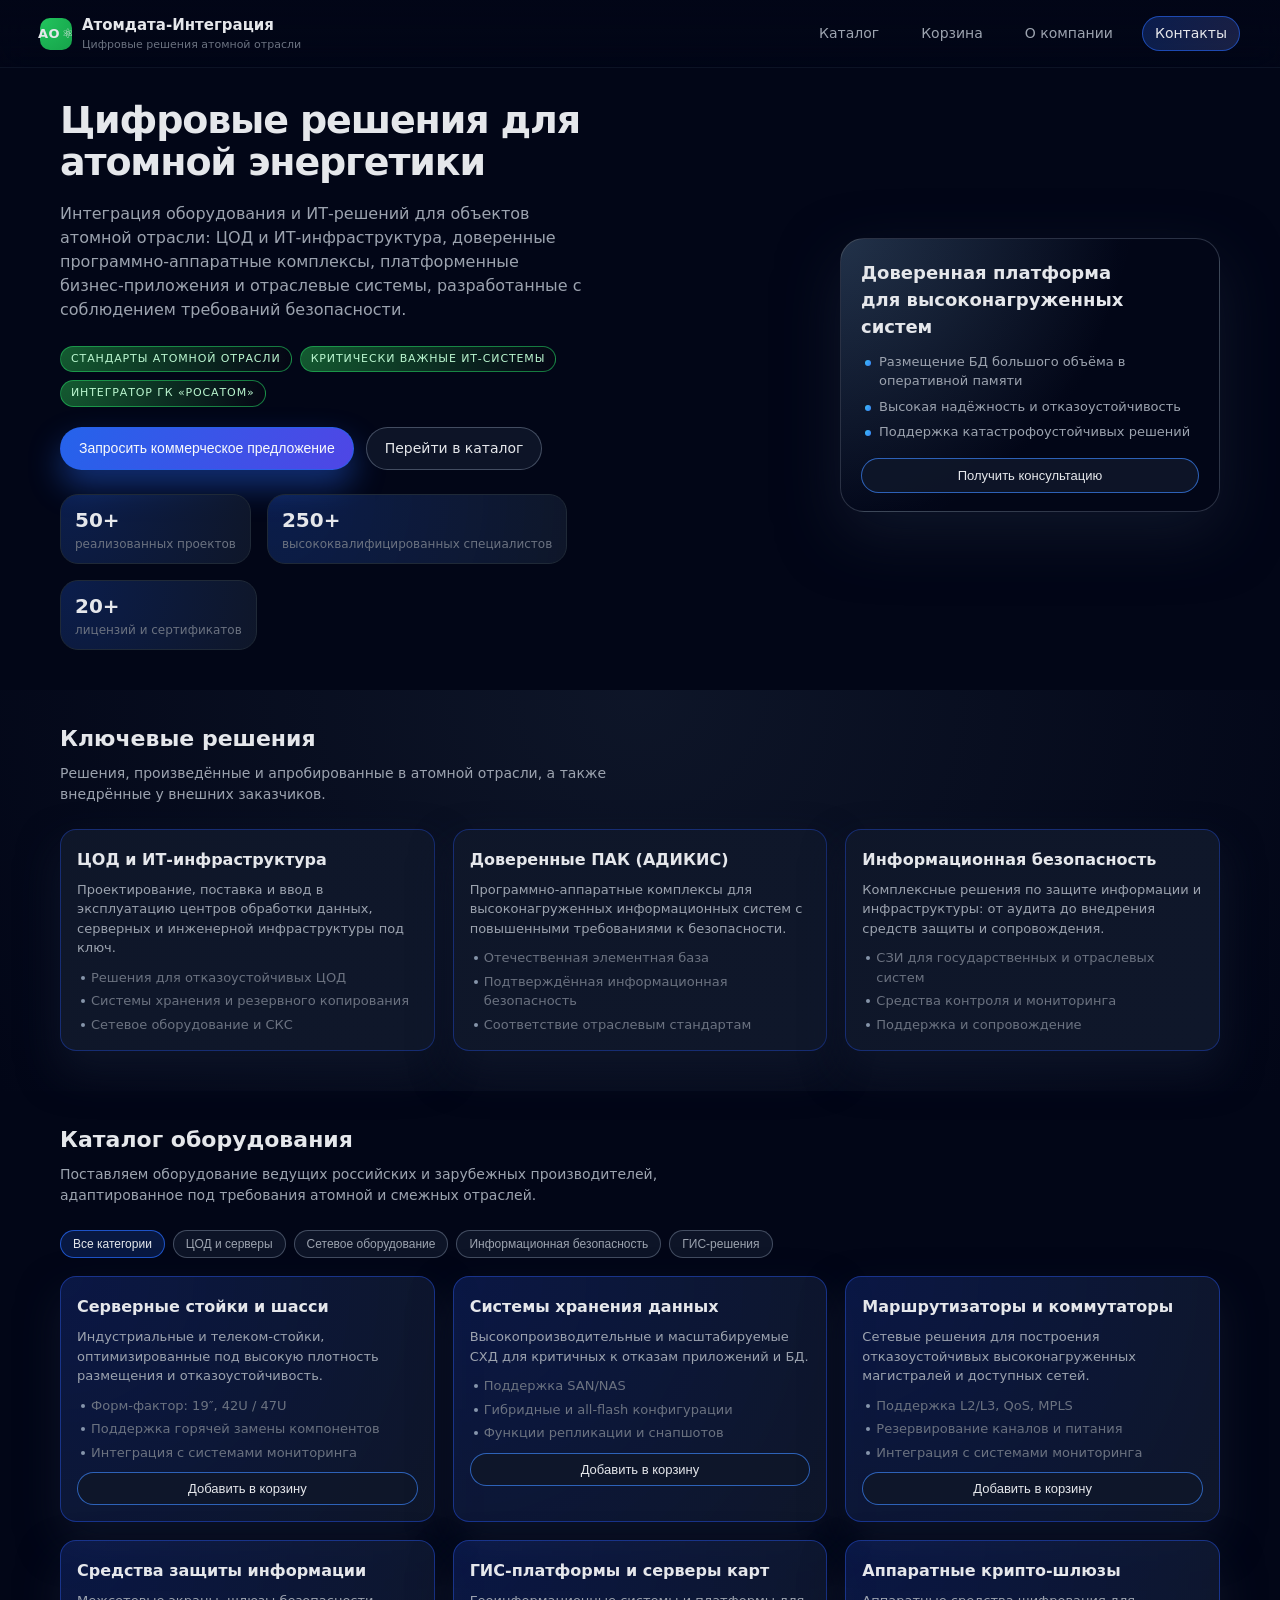
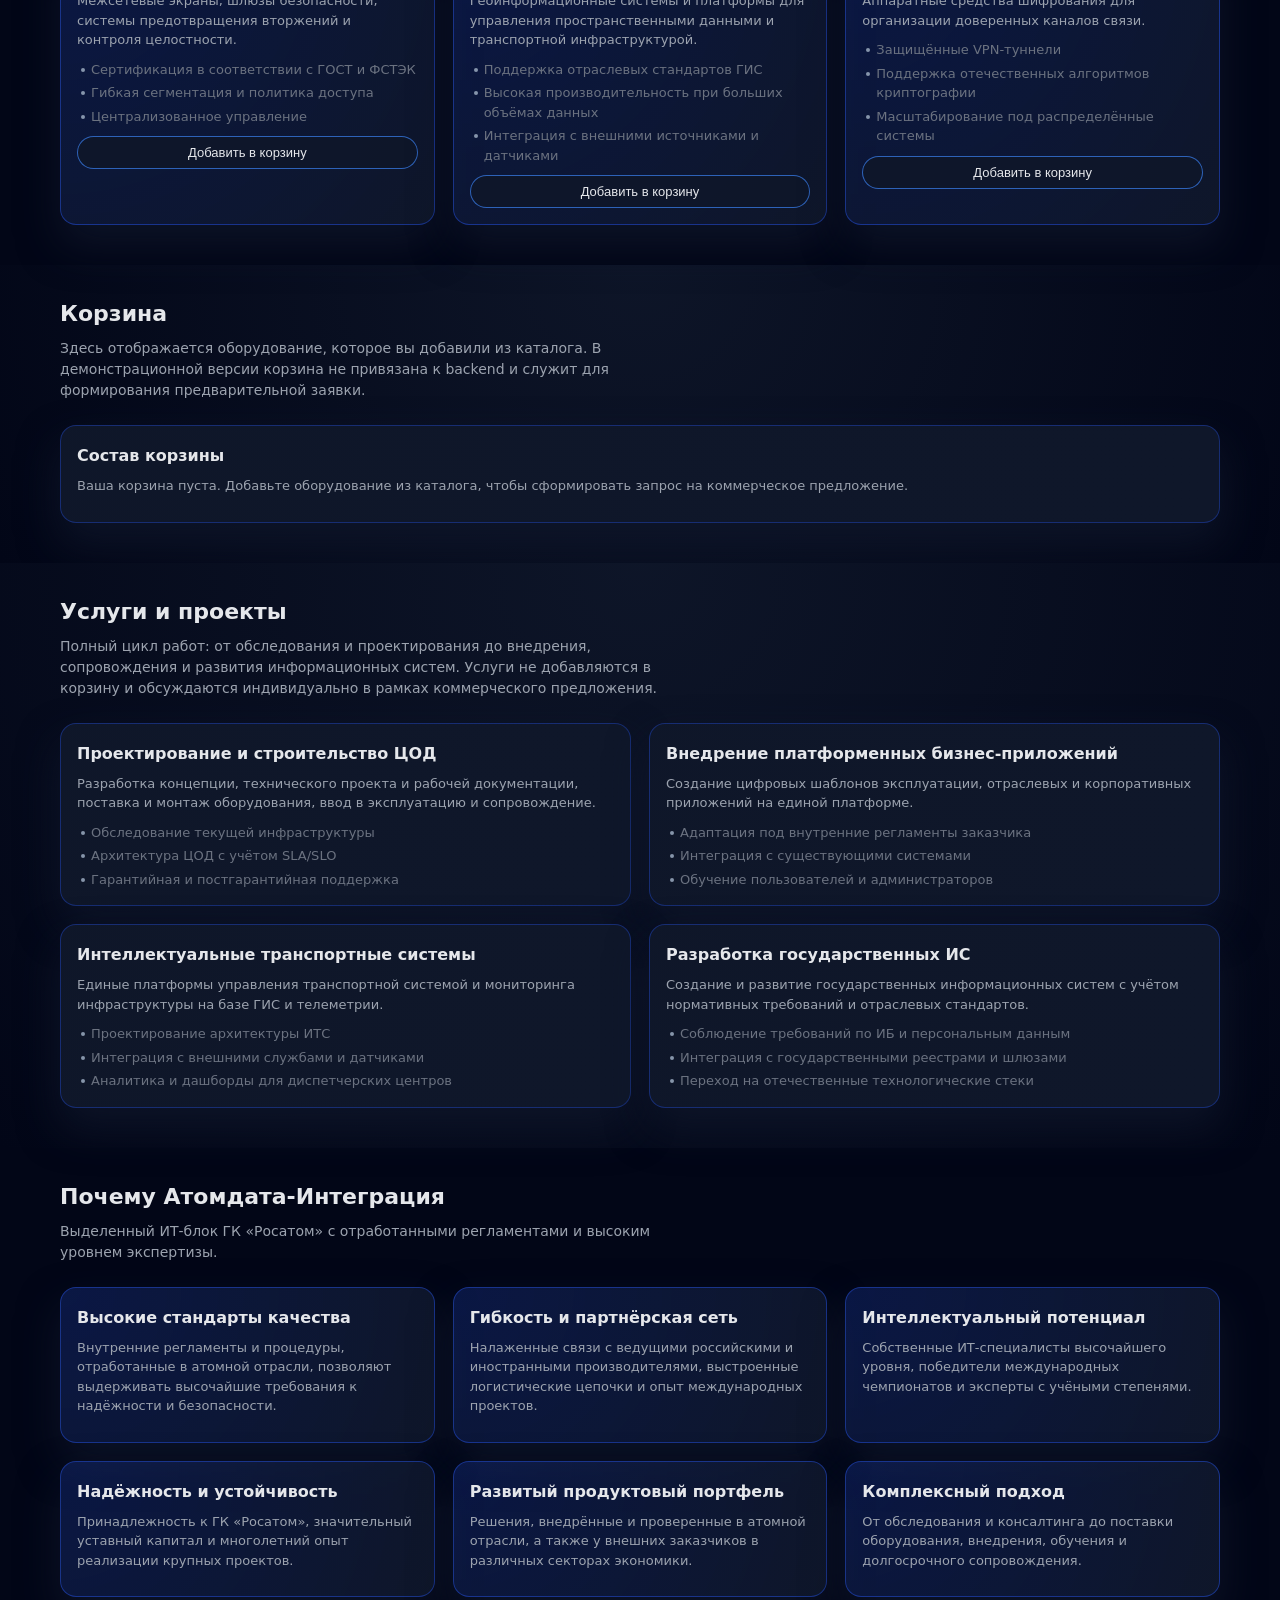
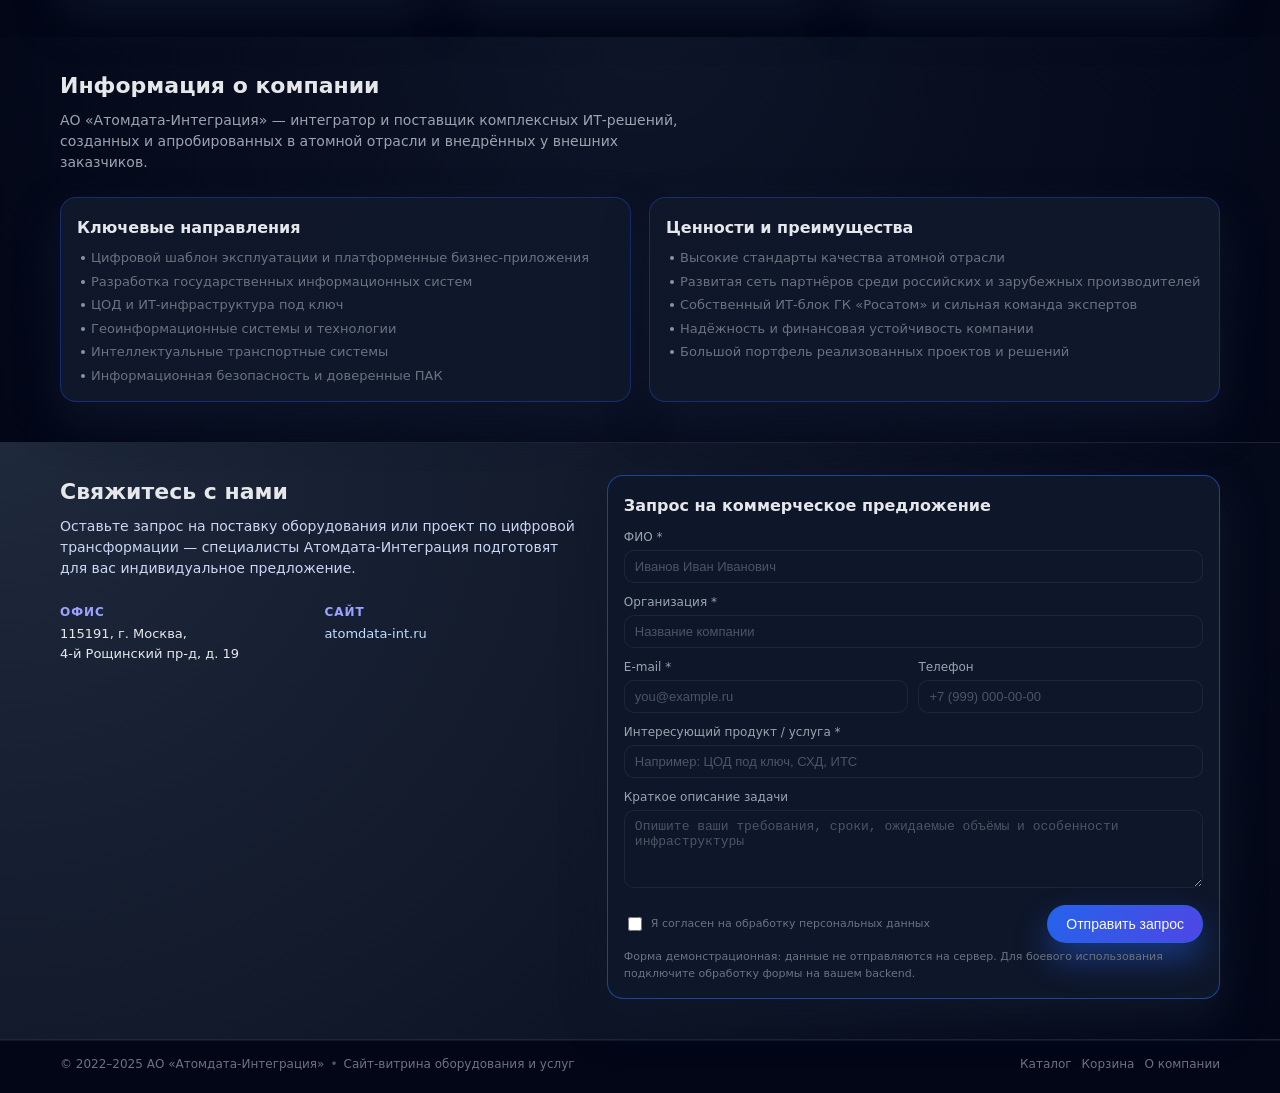
==== commit 70992106: "Add files via upload" ====
--- a/index.html
+++ b/index.html
@@ -33,14 +33,19 @@
       <div class="container hero__inner">
         <div class="hero__content">
           <h1 class="hero__title">
-            Надёжные ИТ‑решения и оборудование<br />
-            для критически важных систем
+            Цифровые решения для<br />
+            атомной энергетики
           </h1>
           <p class="hero__text">
-            Комплексные поставки оборудования, создание ЦОД и ИТ‑инфраструктуры, внедрение доверенных
-            программно‑аппаратных комплексов и платформенных бизнес‑приложений с соблюдением стандартов
-            атомной отрасли.
+            Интеграция оборудования и ИТ‑решений для объектов атомной отрасли: ЦОД и ИТ‑инфраструктура, доверенные
+            программно‑аппаратные комплексы, платформенные бизнес‑приложения и отраслевые системы, разработанные
+            с соблюдением требований безопасности.
           </p>
+          <div class="hero__badges">
+            <span class="badge">Стандарты атомной отрасли</span>
+            <span class="badge">Критически важные ИТ‑системы</span>
+            <span class="badge">Интегратор ГК «Росатом»</span>
+          </div>
           <div class="hero__actions">
             <button class="btn btn--primary" data-open-modal="request">
               Запросить коммерческое предложение
--- a/styles.css
+++ b/styles.css
@@ -74,11 +74,17 @@
   width: 32px;
   height: 32px;
   border-radius: 10px;
-  background: radial-gradient(circle at top left, #3b82f6, #6366f1);
+  background: radial-gradient(circle at top left, #22c55e, #16a34a);
   color: #e5e7eb;
   font-size: 13px;
   font-weight: 600;
   letter-spacing: 0.03em;
+}
+
+.logo__mark::after {
+  content: "⚛";
+  font-size: 13px;
+  margin-left: 2px;
 }
 
 .logo__text {
@@ -159,6 +165,27 @@
   flex-wrap: wrap;
   gap: 12px;
   margin-bottom: 24px;
+}
+
+.hero__badges {
+  display: flex;
+  flex-wrap: wrap;
+  gap: 8px;
+  margin-bottom: 20px;
+}
+
+.badge {
+  display: inline-flex;
+  align-items: center;
+  gap: 6px;
+  padding: 4px 10px;
+  border-radius: var(--radius-pill);
+  border: 1px solid rgba(34, 197, 94, 0.6);
+  background: radial-gradient(circle at top left, rgba(22, 101, 52, 0.9), rgba(5, 6, 20, 0.9));
+  color: #bbf7d0;
+  font-size: 11px;
+  text-transform: uppercase;
+  letter-spacing: 0.08em;
 }
 
 .btn {
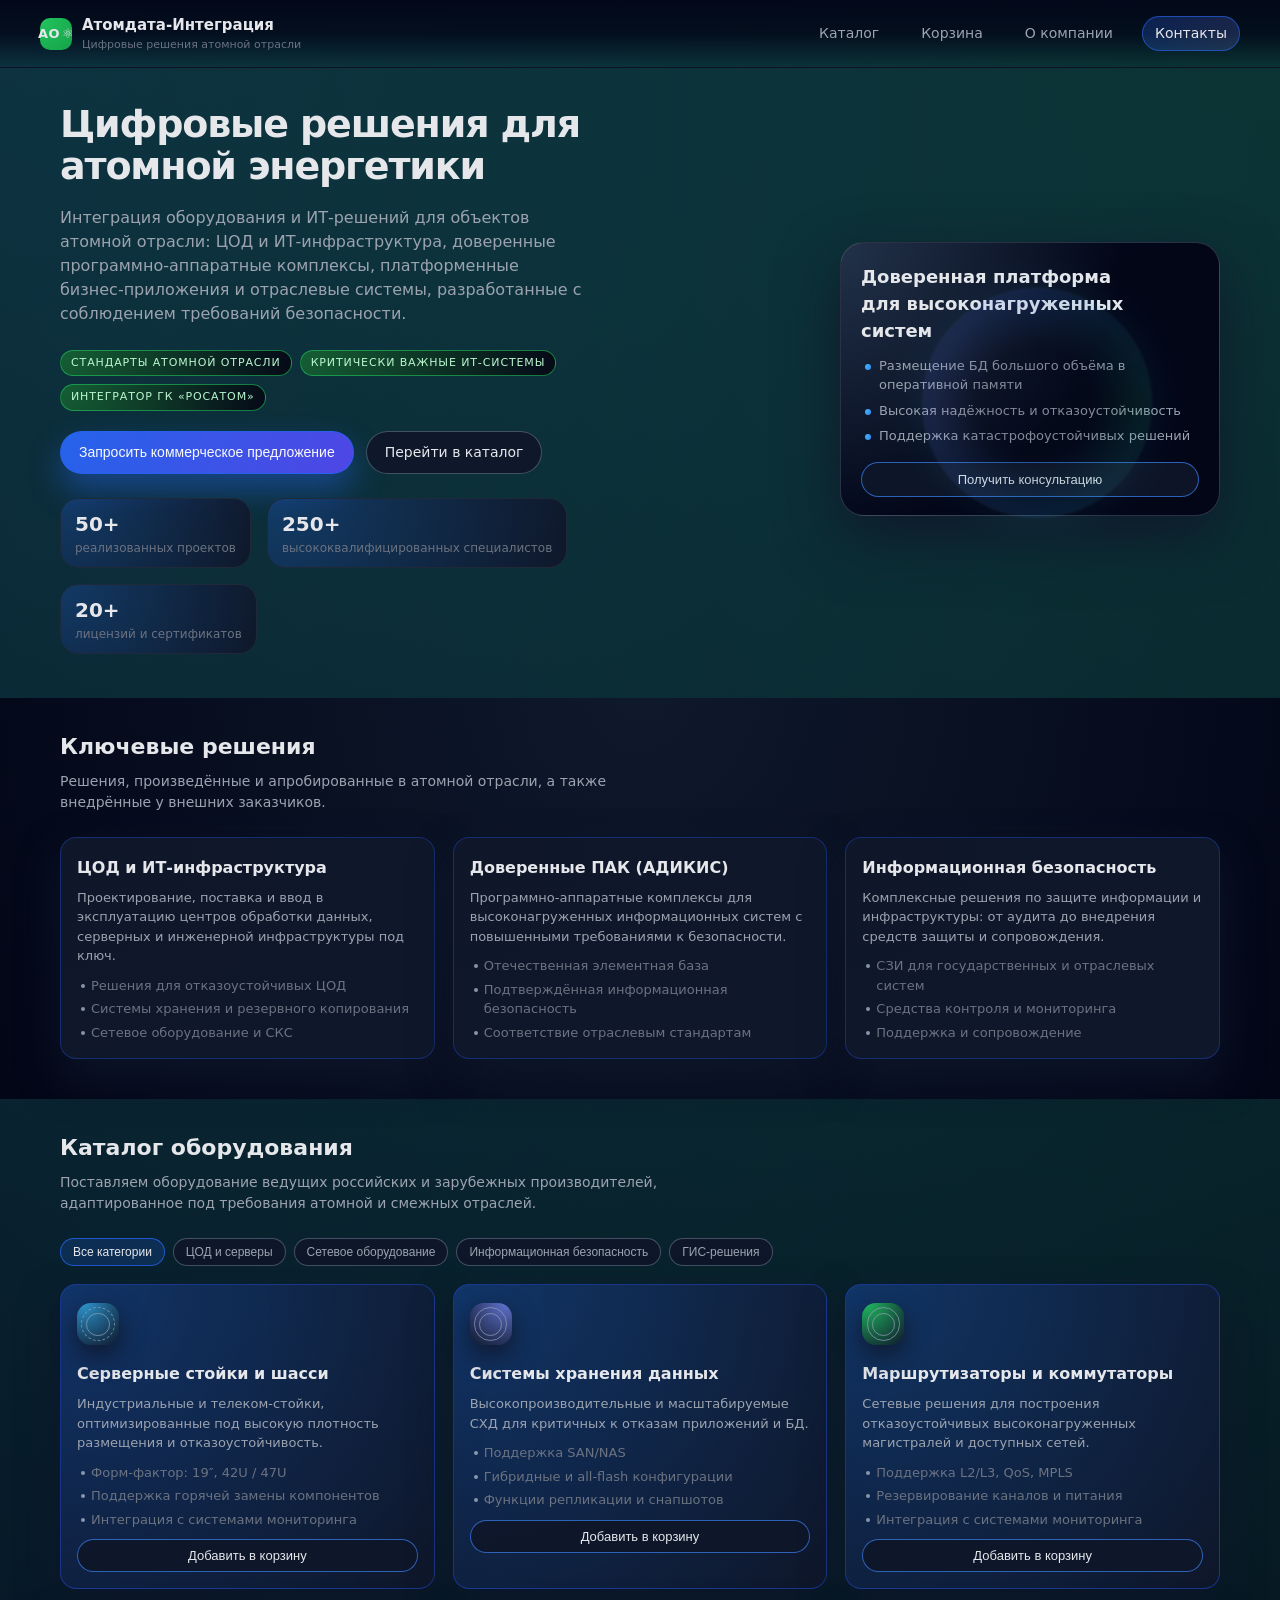
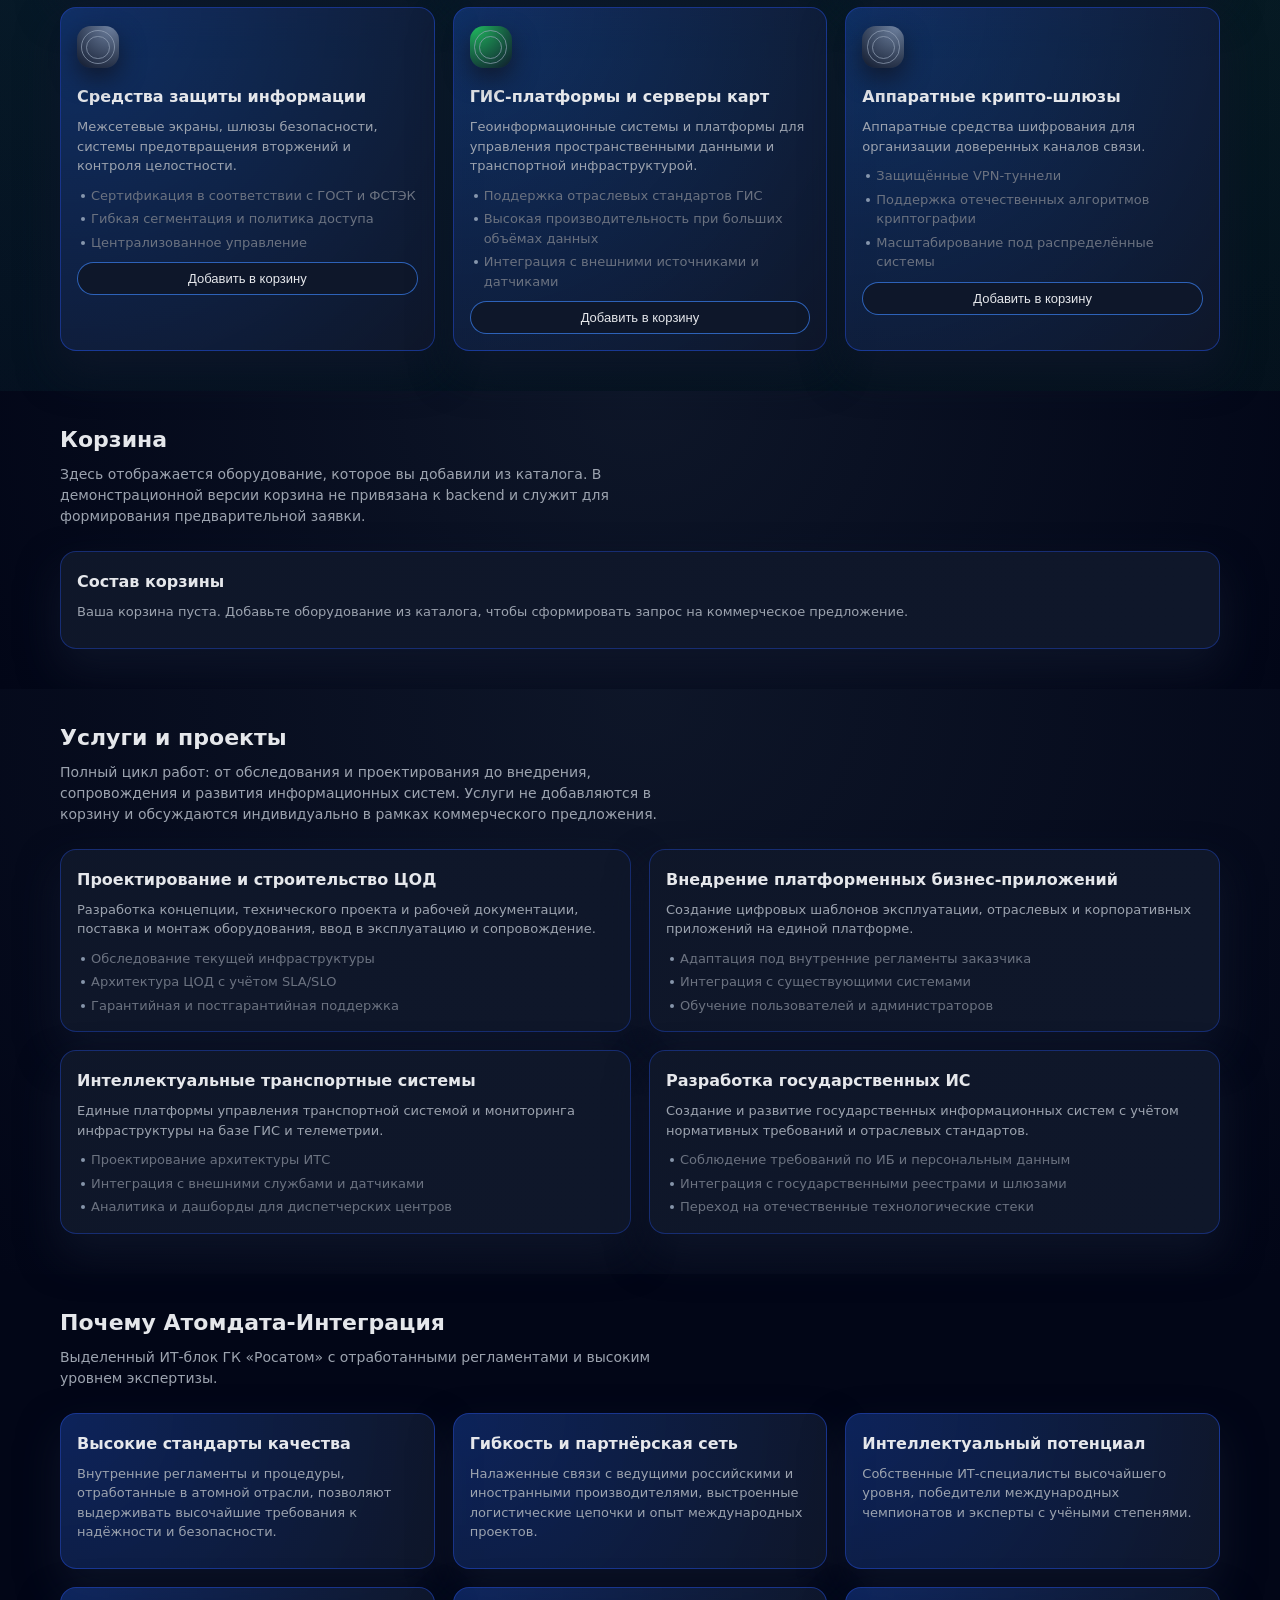
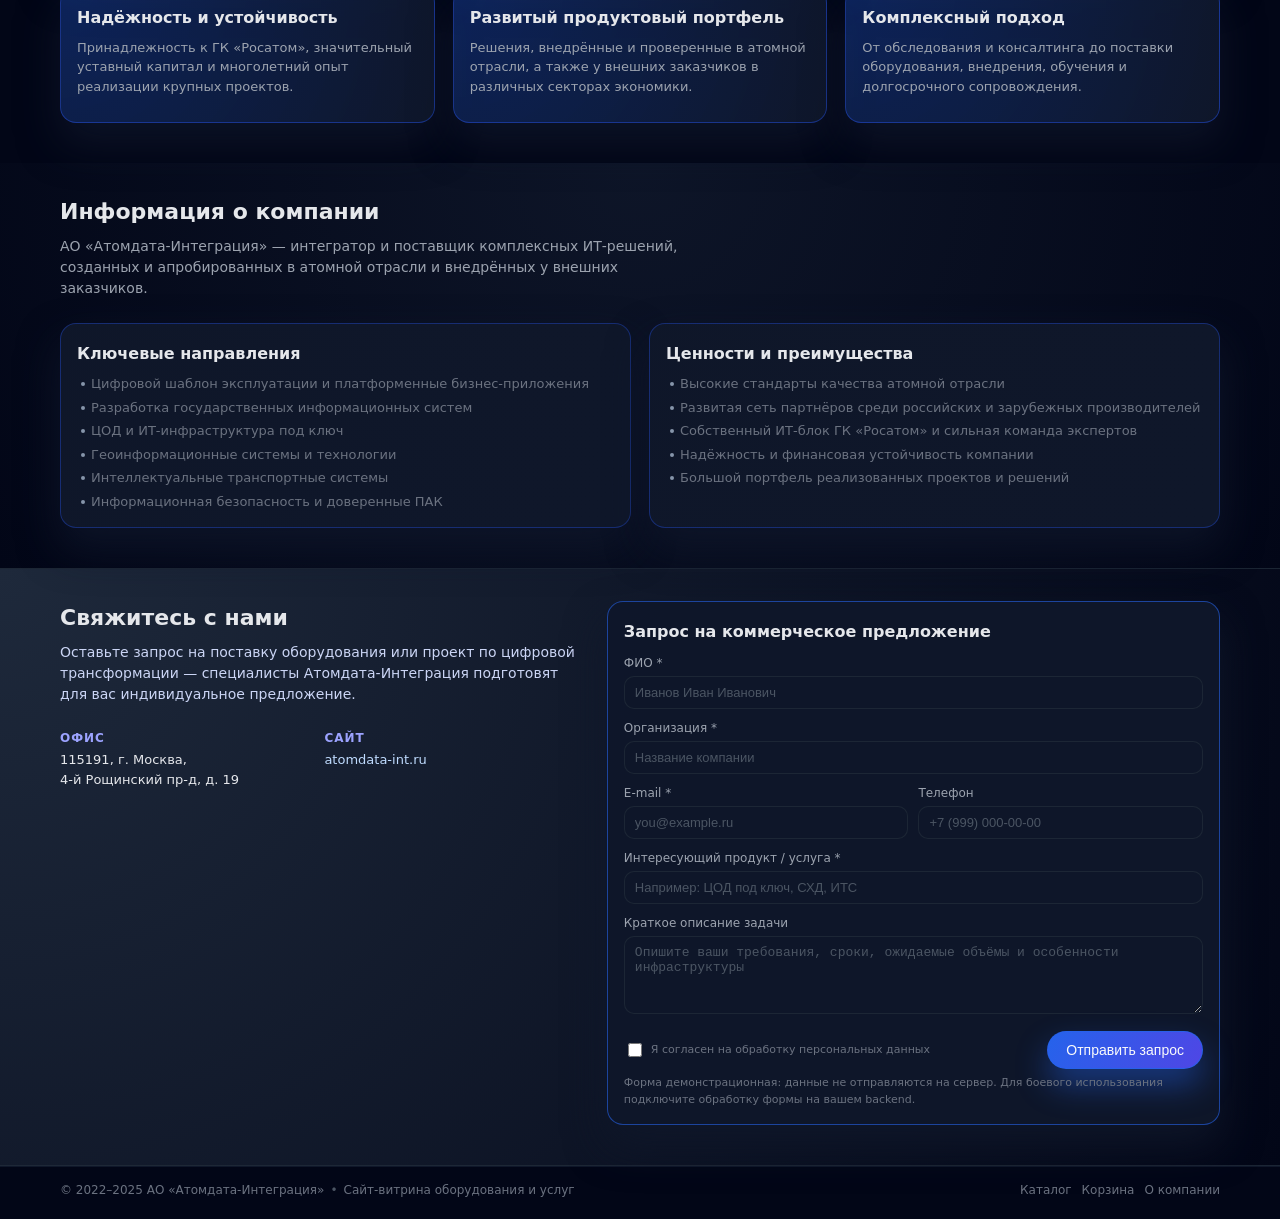
==== commit 9f045039: "Add files via upload" ====
--- a/index.html
+++ b/index.html
@@ -150,6 +150,7 @@
 
         <div class="grid grid--3 catalog">
           <article class="product-card" data-category="dc" data-product-name="Серверные стойки и шасси">
+            <div class="product-card__icon product-card__icon--rack"></div>
             <h3 class="product-card__title">Серверные стойки и шасси</h3>
             <p class="product-card__desc">
               Индустриальные и телеком‑стойки, оптимизированные под высокую плотность размещения и
@@ -171,6 +172,7 @@
           </article>
 
           <article class="product-card" data-category="dc" data-product-name="Системы хранения данных">
+            <div class="product-card__icon product-card__icon--storage"></div>
             <h3 class="product-card__title">Системы хранения данных</h3>
             <p class="product-card__desc">
               Высокопроизводительные и масштабируемые СХД для критичных к отказам приложений и БД.
@@ -191,6 +193,7 @@
           </article>
 
           <article class="product-card" data-category="network" data-product-name="Маршрутизаторы и коммутаторы">
+            <div class="product-card__icon product-card__icon--network"></div>
             <h3 class="product-card__title">Маршрутизаторы и коммутаторы</h3>
             <p class="product-card__desc">
               Сетевые решения для построения отказоустойчивых высоконагруженных магистралей и доступных
@@ -212,6 +215,7 @@
           </article>
 
           <article class="product-card" data-category="security" data-product-name="Средства защиты информации">
+            <div class="product-card__icon product-card__icon--security"></div>
             <h3 class="product-card__title">Средства защиты информации</h3>
             <p class="product-card__desc">
               Межсетевые экраны, шлюзы безопасности, системы предотвращения вторжений и контроля
@@ -233,6 +237,7 @@
           </article>
 
           <article class="product-card" data-category="gis" data-product-name="ГИС‑платформы и серверы карт">
+            <div class="product-card__icon product-card__icon--network"></div>
             <h3 class="product-card__title">ГИС‑платформы и серверы карт</h3>
             <p class="product-card__desc">
               Геоинформационные системы и платформы для управления пространственными данными и транспортной
@@ -254,6 +259,7 @@
           </article>
 
           <article class="product-card" data-category="security" data-product-name="Аппаратные крипто‑шлюзы">
+            <div class="product-card__icon product-card__icon--security"></div>
             <h3 class="product-card__title">Аппаратные крипто‑шлюзы</h3>
             <p class="product-card__desc">
               Аппаратные средства шифрования для организации доверенных каналов связи.
--- a/styles.css
+++ b/styles.css
@@ -1,5 +1,5 @@
 :root {
-  --bg-body: #050816;
+  --bg-body: #02091b;
   --bg-elevated: #0b1020;
   --bg-elevated-soft: #11182a;
   --bg-accent: radial-gradient(circle at top left, #1f6feb, #5b21ff);
@@ -32,7 +32,10 @@
 
 body {
   font-family: system-ui, -apple-system, BlinkMacSystemFont, "SF Pro Text", "Segoe UI", sans-serif;
-  background: radial-gradient(circle at top, #020617 0, #020617 45%, #020617 70%, #020617 100%);
+  background:
+    radial-gradient(circle at top left, rgba(56, 189, 248, 0.16), transparent 55%),
+    radial-gradient(circle at top right, rgba(34, 197, 94, 0.18), transparent 60%),
+    radial-gradient(circle at bottom, #020617 0, #020617 52%, #020617 100%);
   color: var(--text-main);
   line-height: 1.5;
   -webkit-font-smoothing: antialiased;
@@ -137,7 +140,47 @@
 }
 
 .hero {
-  padding: 32px 0 40px;
+  padding: 36px 0 44px;
+  position: relative;
+  overflow: hidden;
+}
+
+.hero::before {
+  content: "";
+  position: absolute;
+  inset: -120px -180px auto auto;
+  background:
+    radial-gradient(circle at 20% 20%, rgba(56, 189, 248, 0.35), transparent 55%),
+    radial-gradient(circle at 80% 0, rgba(59, 130, 246, 0.45), transparent 60%);
+  opacity: 0.75;
+  pointer-events: none;
+}
+
+.hero::after {
+  content: "";
+  position: absolute;
+  right: 10%;
+  top: 35%;
+  width: 230px;
+  height: 230px;
+  border-radius: 999px;
+  border: 1px solid rgba(148, 163, 184, 0.3);
+  box-shadow:
+    0 0 40px rgba(56, 189, 248, 0.5),
+    inset 0 0 40px rgba(37, 99, 235, 0.4);
+  background:
+    radial-gradient(circle, rgba(15, 23, 42, 0.98) 35%, transparent 65%),
+    conic-gradient(
+      from 0deg,
+      rgba(59, 130, 246, 0.7),
+      rgba(34, 197, 94, 0.7),
+      rgba(56, 189, 248, 0.7),
+      rgba(129, 140, 248, 0.7),
+      rgba(59, 130, 246, 0.7)
+    );
+  opacity: 0.18;
+  filter: blur(1px);
+  pointer-events: none;
 }
 
 .hero__inner {
@@ -392,7 +435,7 @@
 .service,
 .advantage {
   border-radius: var(--radius-md);
-  background: radial-gradient(circle at top left, rgba(30, 64, 175, 0.3), rgba(15, 23, 42, 0.98));
+  background: radial-gradient(circle at top left, rgba(37, 99, 235, 0.32), rgba(15, 23, 42, 0.98));
   border: 1px solid rgba(30, 64, 175, 0.7);
   padding: 18px 16px 16px;
   box-shadow: 0 20px 40px rgba(15, 23, 42, 0.8);
@@ -477,6 +520,58 @@
 .product-card__btn:hover {
   background: rgba(37, 99, 235, 0.22);
   transform: translateY(-1px);
+}
+
+.product-card__icon {
+  width: 42px;
+  height: 42px;
+  border-radius: 14px;
+  margin-bottom: 10px;
+  display: inline-flex;
+  align-items: center;
+  justify-content: center;
+  background: radial-gradient(circle at 20% 0, rgba(56, 189, 248, 0.7), rgba(15, 23, 42, 0.96));
+  box-shadow: 0 10px 24px rgba(15, 23, 42, 0.9);
+  position: relative;
+  overflow: hidden;
+}
+
+.product-card__icon::before,
+.product-card__icon::after {
+  content: "";
+  position: absolute;
+  border-radius: 999px;
+  border: 1px solid rgba(148, 163, 184, 0.7);
+}
+
+.product-card__icon::before {
+  width: 80%;
+  height: 80%;
+}
+
+.product-card__icon::after {
+  width: 55%;
+  height: 55%;
+}
+
+.product-card__icon--rack {
+  background: radial-gradient(circle at 15% 0, rgba(56, 189, 248, 0.7), rgba(15, 23, 42, 0.96));
+}
+
+.product-card__icon--rack::before {
+  border-style: dashed;
+}
+
+.product-card__icon--storage {
+  background: radial-gradient(circle at 85% 0, rgba(129, 140, 248, 0.7), rgba(15, 23, 42, 0.96));
+}
+
+.product-card__icon--network {
+  background: radial-gradient(circle at 10% 0, rgba(34, 197, 94, 0.9), rgba(15, 23, 42, 0.96));
+}
+
+.product-card__icon--security {
+  background: radial-gradient(circle at 80% 0, rgba(248, 250, 252, 0.4), rgba(15, 23, 42, 0.96));
 }
 
 .filters {
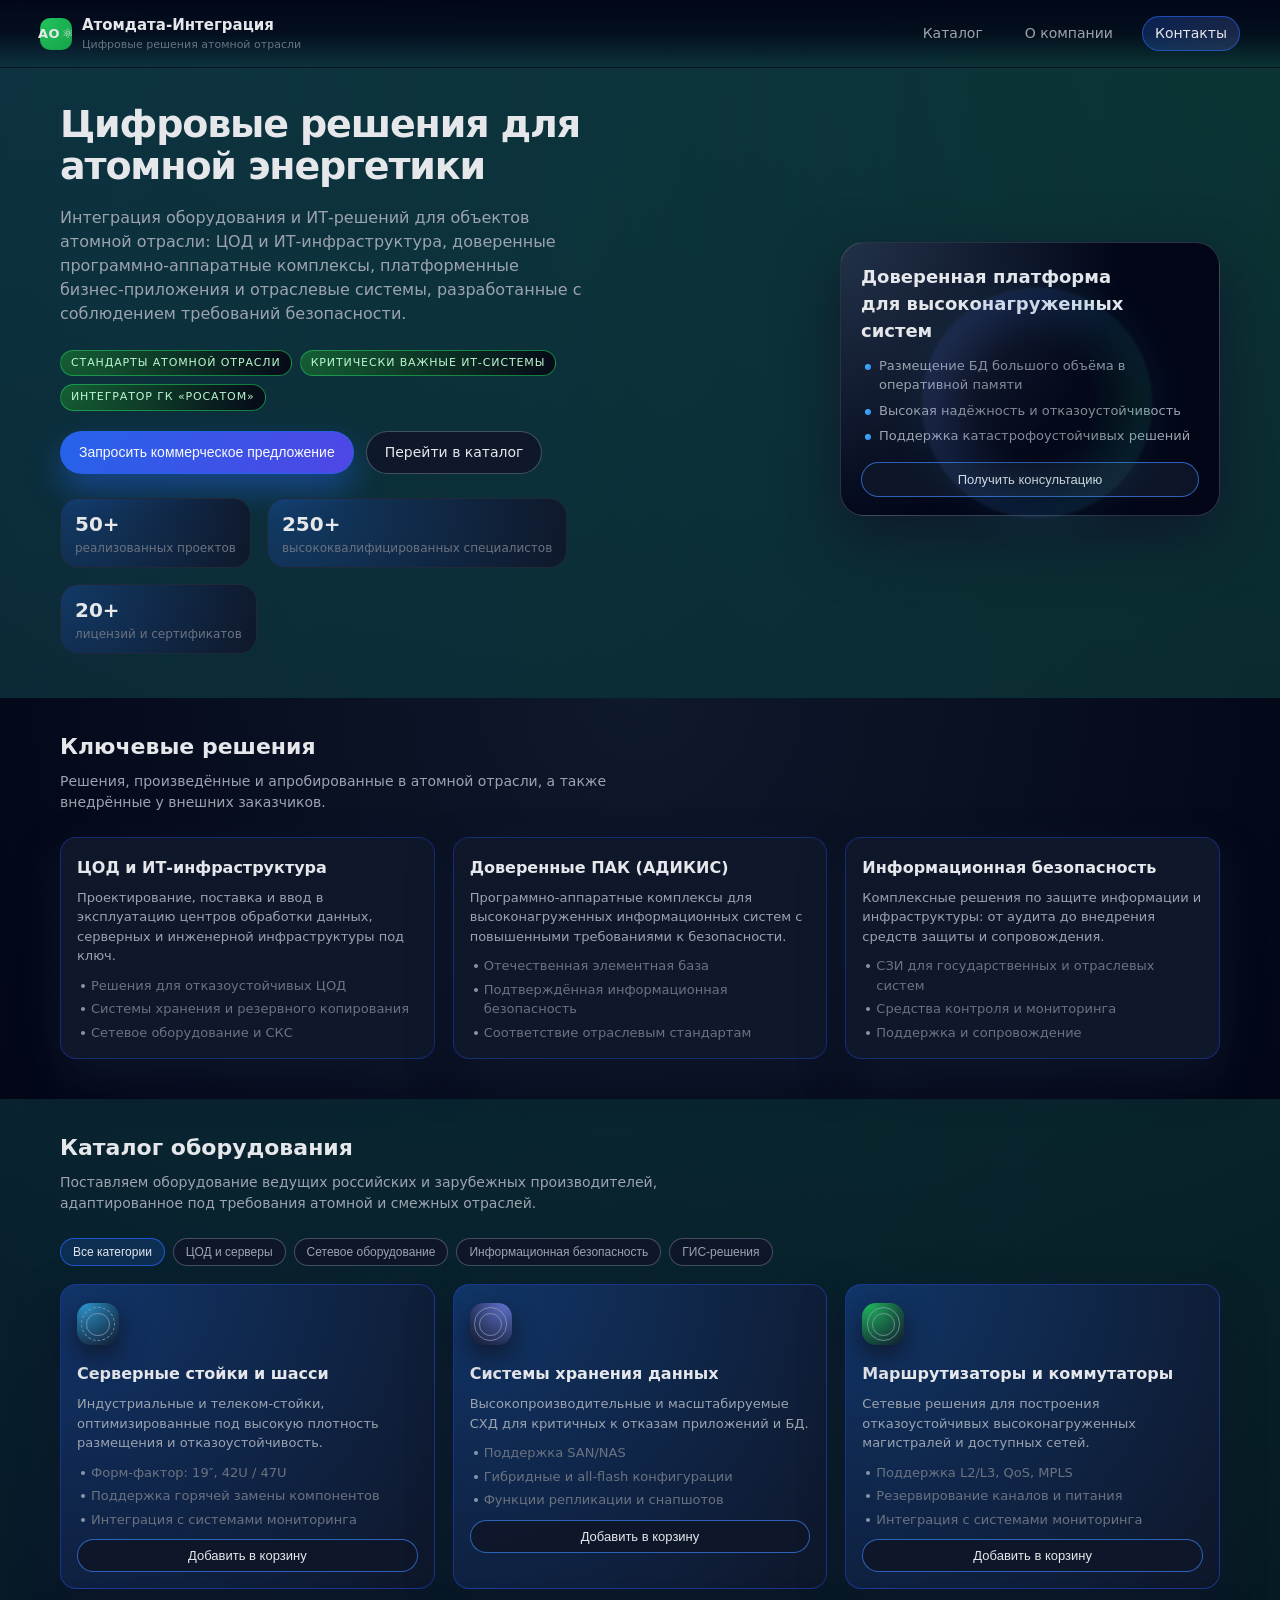
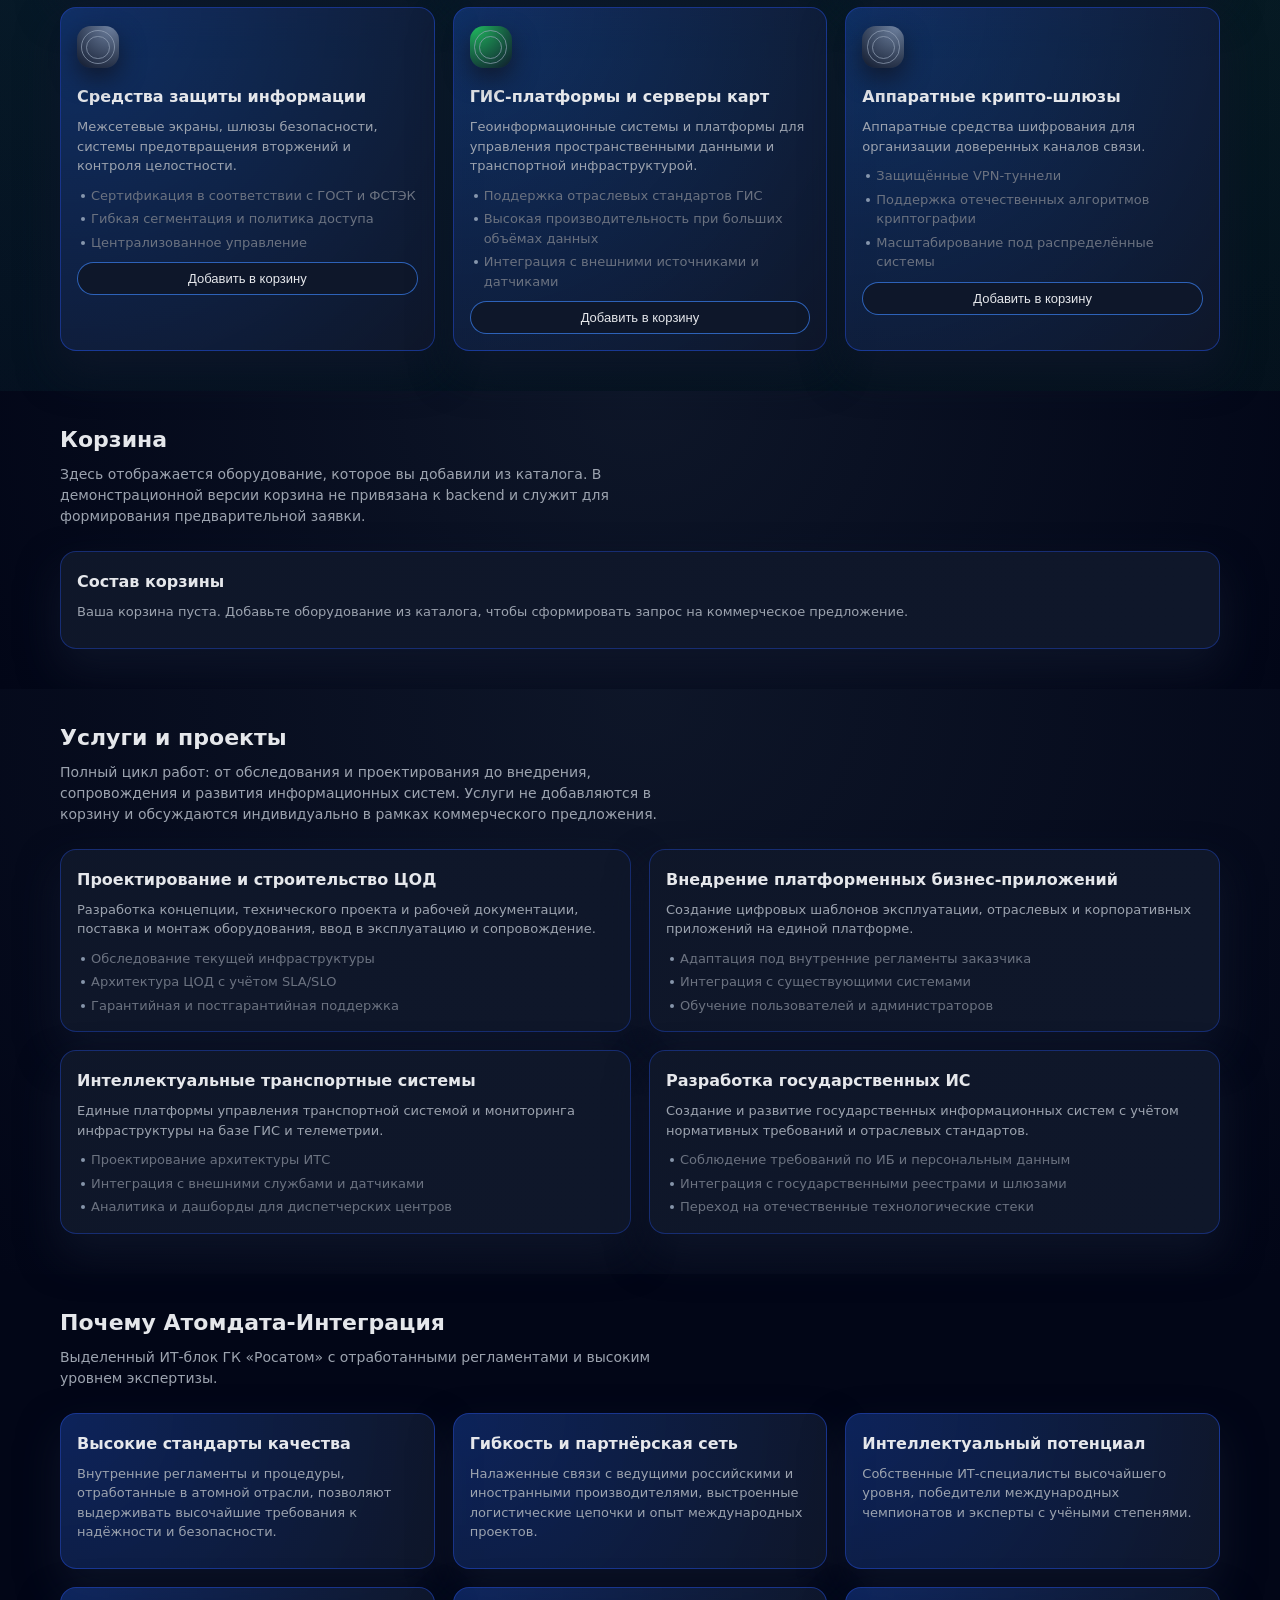
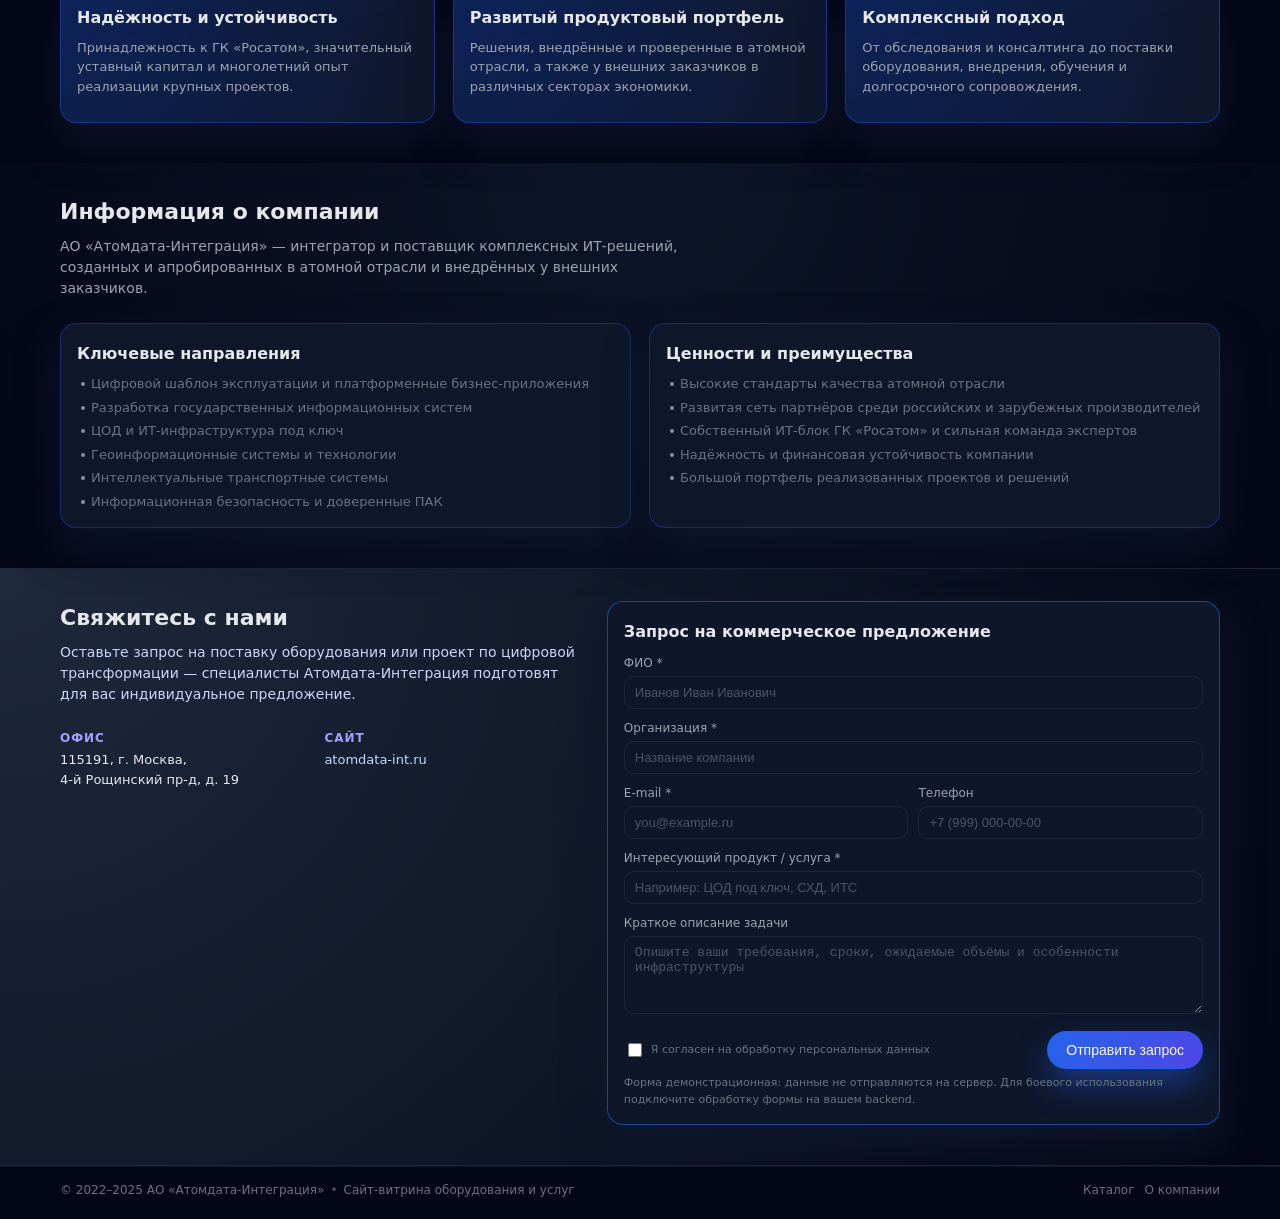
==== commit 5587bb13: "Add files via upload" ====
--- a/index.html
+++ b/index.html
@@ -22,7 +22,6 @@
         </div>
         <nav class="nav">
           <a href="#catalog" class="nav__link">Каталог</a>
-          <a href="#cart" class="nav__link">Корзина</a>
           <a href="#company" class="nav__link">О компании</a>
           <a href="#contacts" class="nav__link nav__link--primary">Контакты</a>
         </nav>
@@ -548,7 +547,6 @@
         </div>
         <div class="footer__right">
           <a href="#catalog" class="footer__link">Каталог</a>
-          <a href="#cart" class="footer__link">Корзина</a>
           <a href="#company" class="footer__link">О компании</a>
         </div>
       </div>
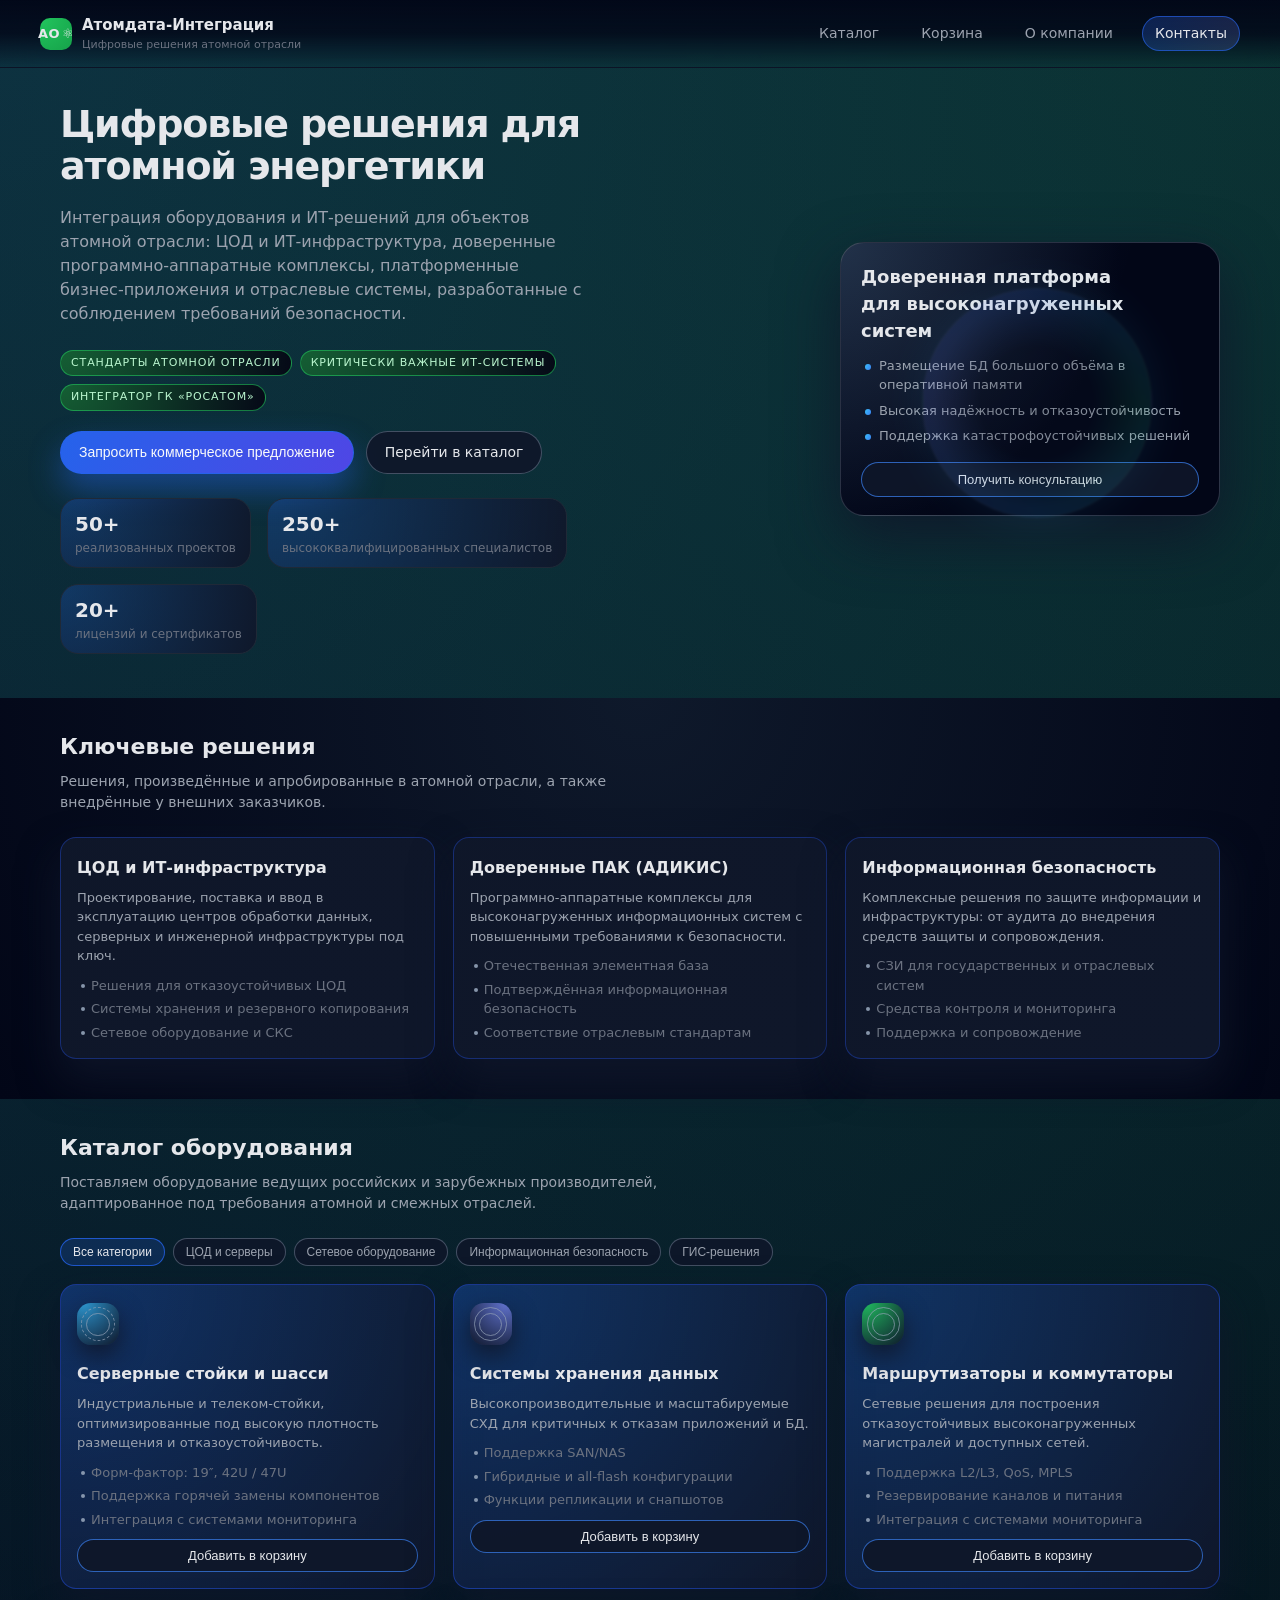
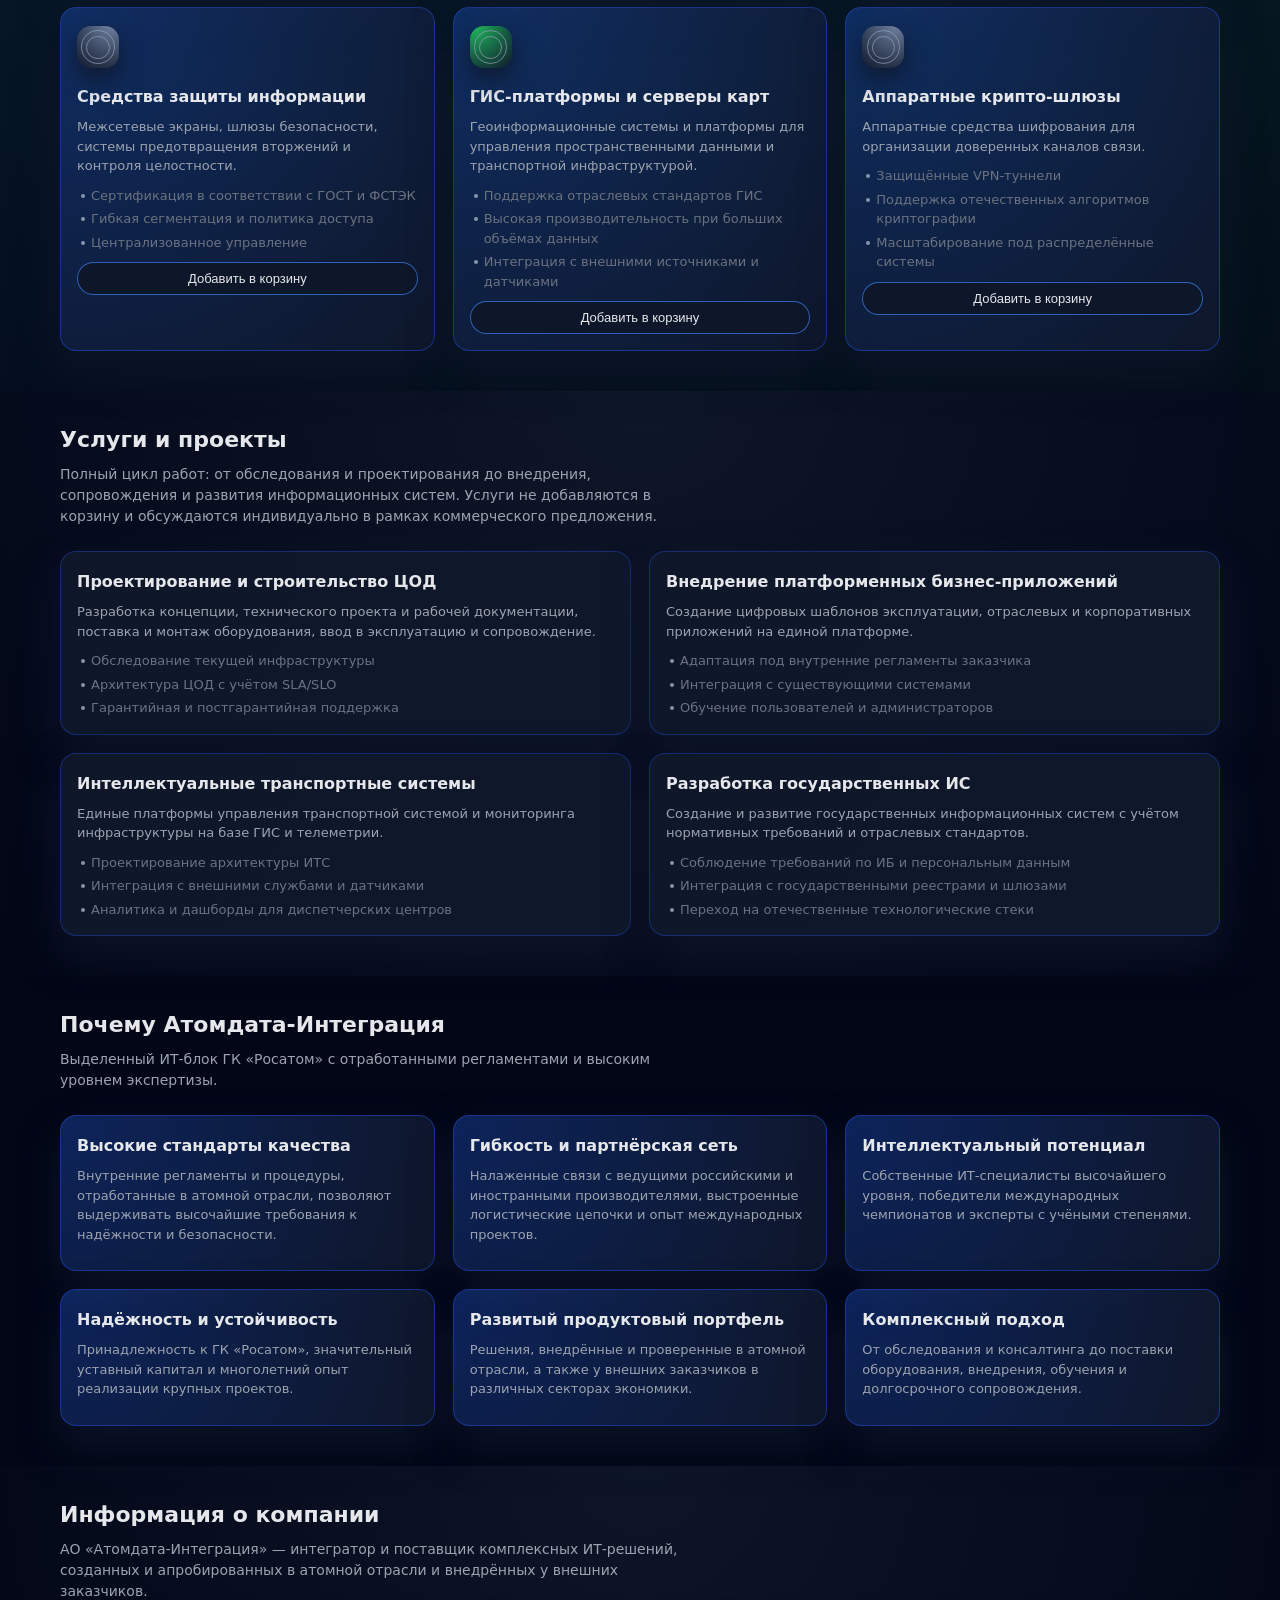
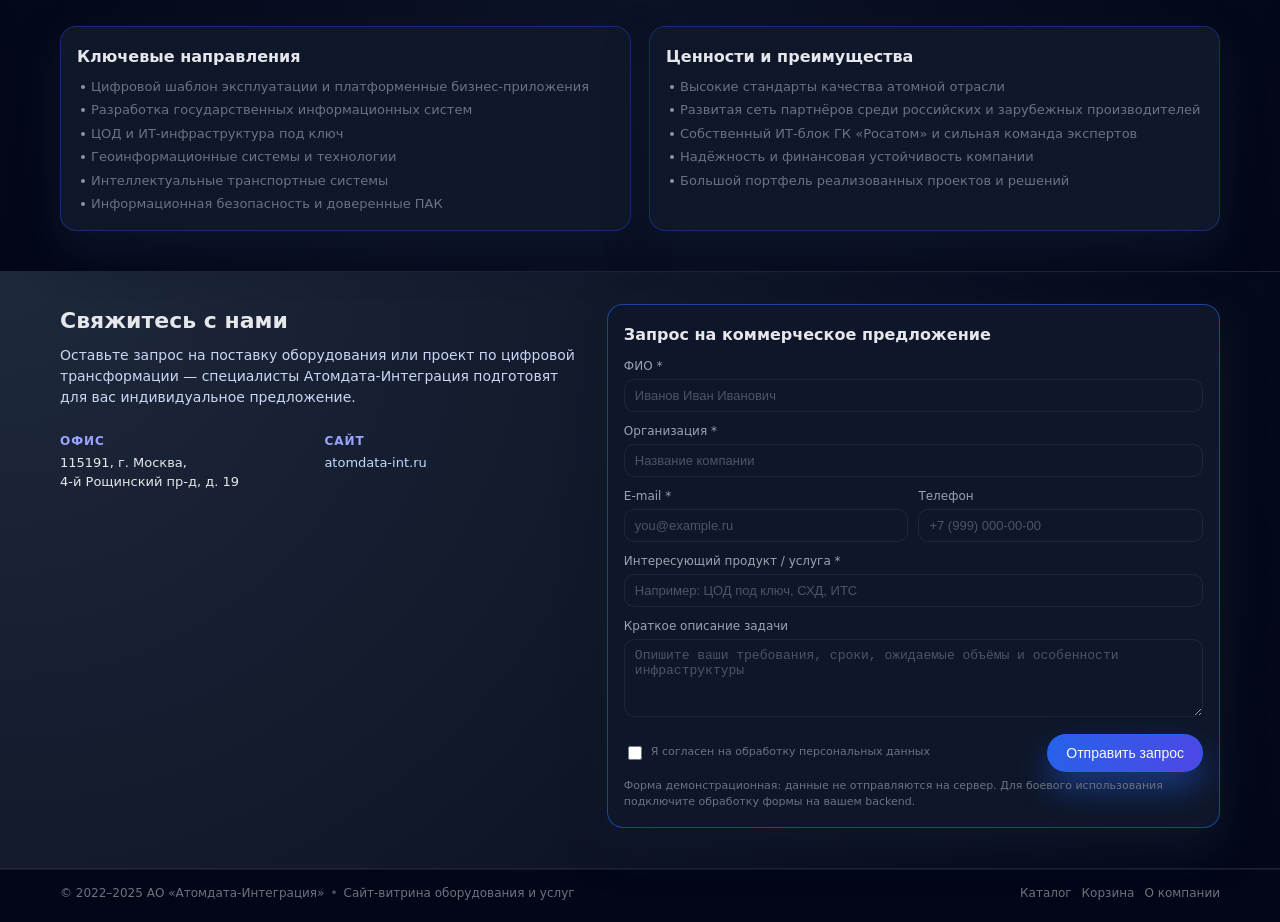
==== commit 8737496e: "Add files via upload" ====
--- a/index.html
+++ b/index.html
@@ -22,6 +22,7 @@
         </div>
         <nav class="nav">
           <a href="#catalog" class="nav__link">Каталог</a>
+          <a href="cart.html" class="nav__link">Корзина</a>
           <a href="#company" class="nav__link">О компании</a>
           <a href="#contacts" class="nav__link nav__link--primary">Контакты</a>
         </nav>
@@ -277,25 +278,6 @@
               Добавить в корзину
             </button>
           </article>
-        </div>
-      </div>
-    </section>
-
-    <section id="cart" class="section section--gray">
-      <div class="container">
-        <h2 class="section__title">Корзина</h2>
-        <p class="section__subtitle">
-          Здесь отображается оборудование, которое вы добавили из каталога. В демонстрационной версии корзина не
-          привязана к backend и служит для формирования предварительной заявки.
-        </p>
-        <div class="card">
-          <h3 class="card__title">Состав корзины</h3>
-          <div id="cart-empty" class="card__text">
-            Ваша корзина пуста. Добавьте оборудование из каталога, чтобы сформировать запрос на коммерческое
-            предложение.
-          </div>
-          <ul id="cart-items" class="card__list" style="display: none"></ul>
-          <p id="cart-summary" class="card__text" style="display: none"></p>
         </div>
       </div>
     </section>
@@ -547,6 +529,7 @@
         </div>
         <div class="footer__right">
           <a href="#catalog" class="footer__link">Каталог</a>
+          <a href="cart.html" class="footer__link">Корзина</a>
           <a href="#company" class="footer__link">О компании</a>
         </div>
       </div>
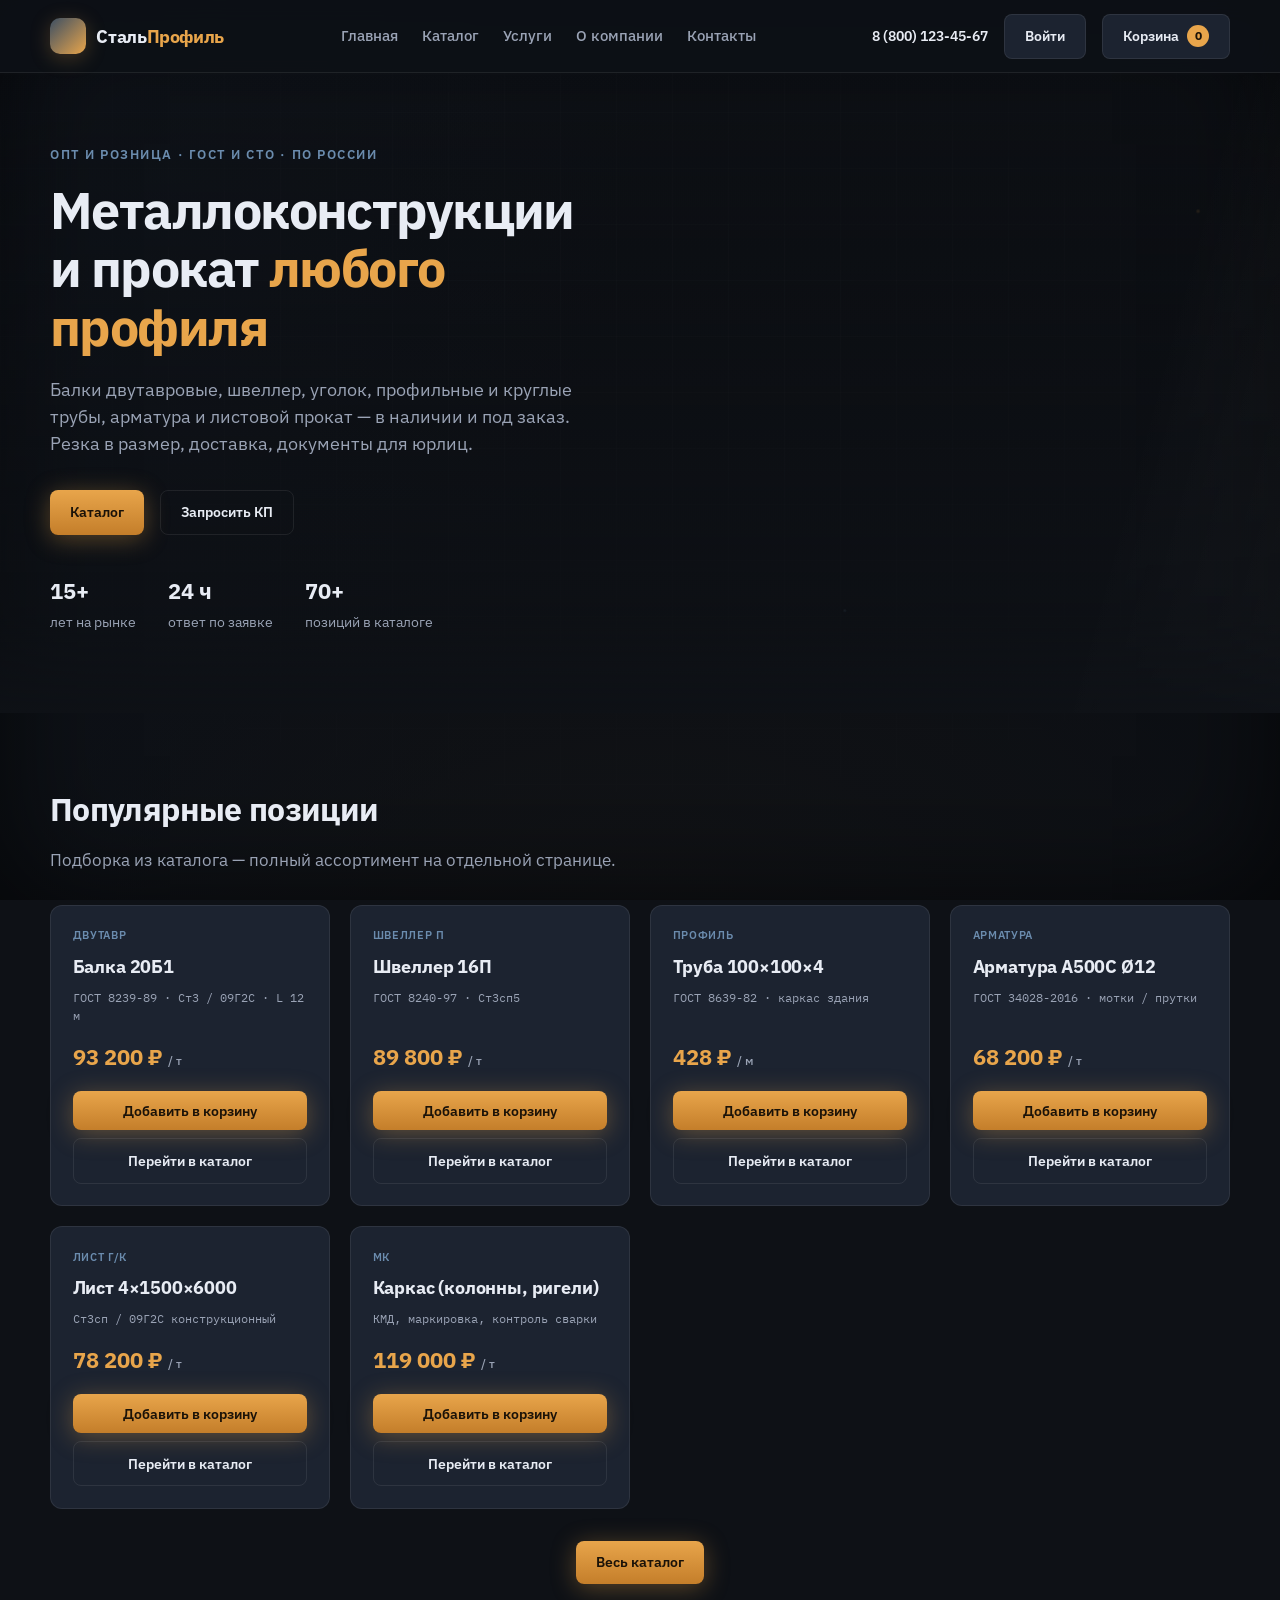
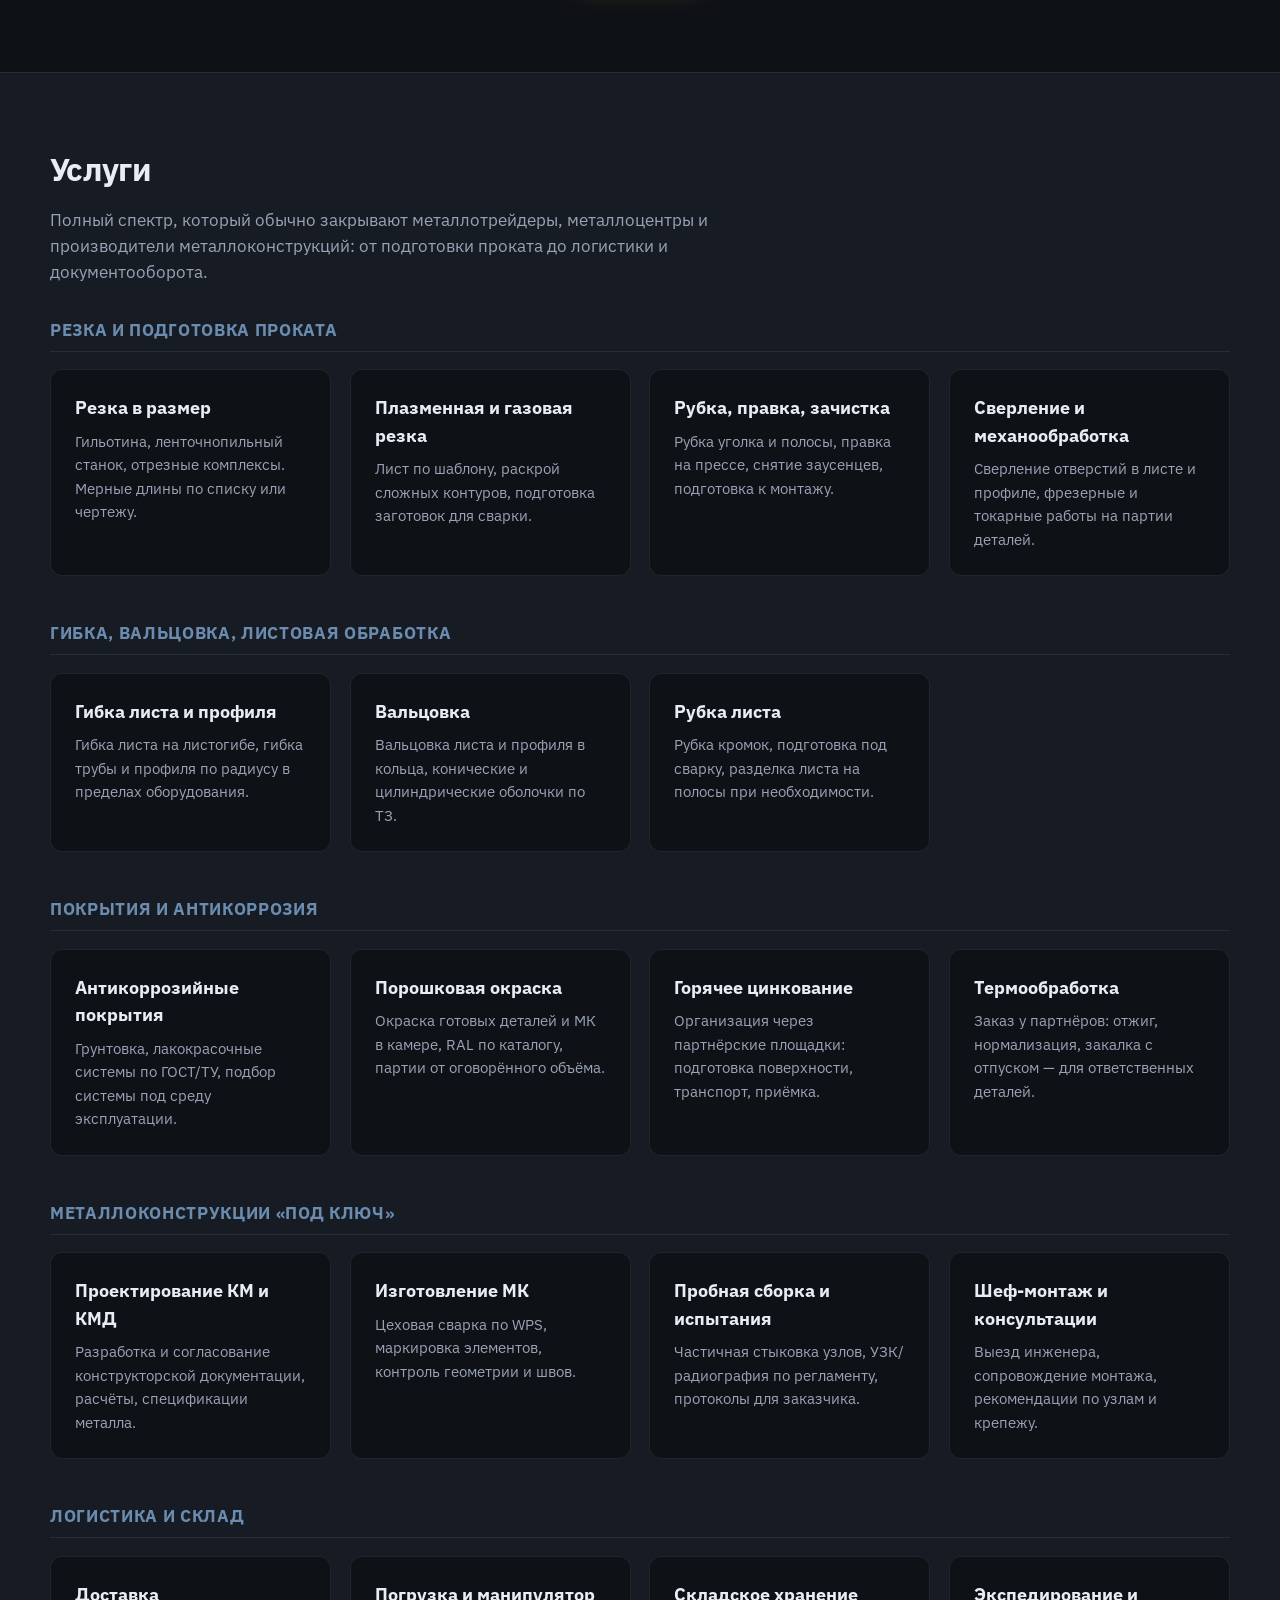
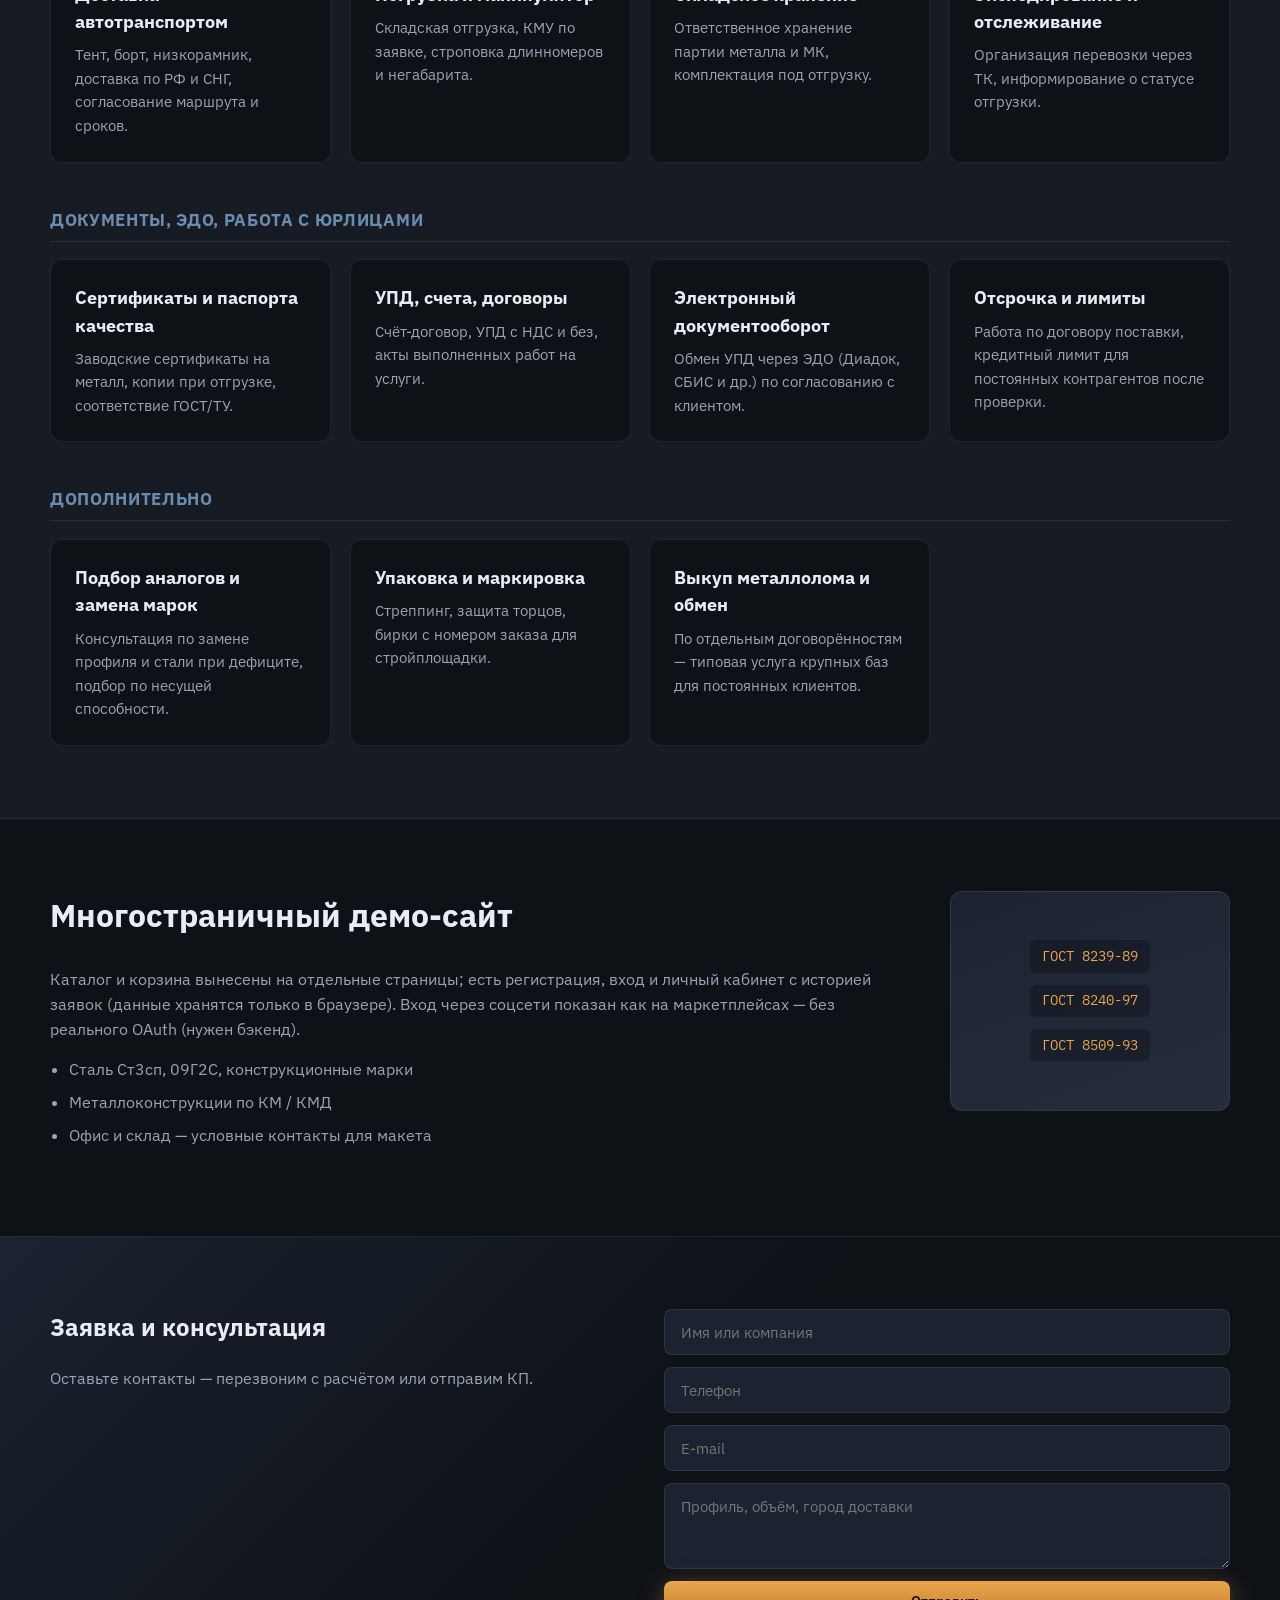
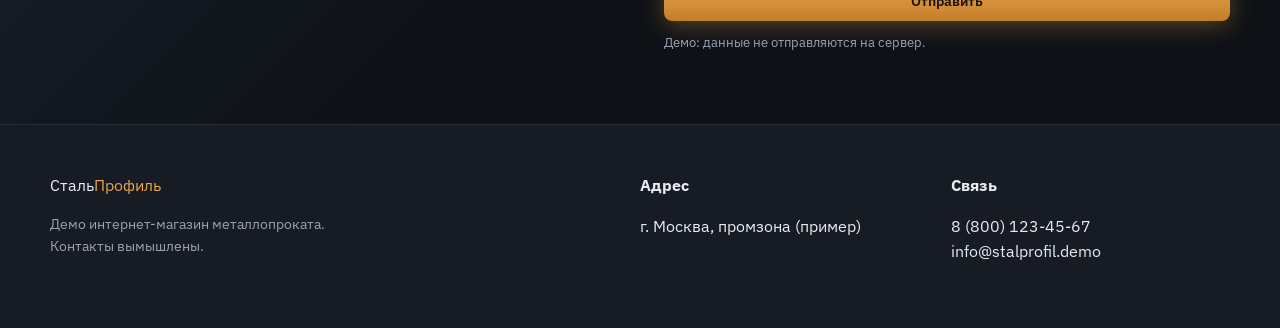
==== commit 535955c6: "Initial commit: СтальПрофиль demo site (catalog, cart, auth, SEO) Made-with: Cursor" ====
--- a/index.html
+++ b/index.html
@@ -1,575 +1,398 @@
 <!DOCTYPE html>
 <html lang="ru">
-  <head>
-    <meta charset="UTF-8" />
-    <title>Атомдата-Интеграция — Оборудование и ИТ‑услуги</title>
-    <meta name="viewport" content="width=device-width, initial-scale=1" />
-    <meta
-      name="description"
-      content="Интернет-сайт по продаже оборудования и ИТ‑услуг компании Атомдата‑Интеграция: ЦОД и ИТ‑инфраструктура, доверенные программно‑аппаратные комплексы, геоинформационные системы, поставка оборудования, информационная безопасность."
-    />
-    <link rel="stylesheet" href="styles.css" />
-  </head>
-  <body>
-    <header class="header">
-      <div class="container header__inner">
-        <div class="logo">
-          <span class="logo__mark">АО</span>
-          <span class="logo__text">
-            Атомдата‑Интеграция
-            <span class="logo__subtitle">Цифровые решения атомной отрасли</span>
-          </span>
-        </div>
-        <nav class="nav">
-          <a href="#catalog" class="nav__link">Каталог</a>
-          <a href="cart.html" class="nav__link">Корзина</a>
-          <a href="#company" class="nav__link">О компании</a>
-          <a href="#contacts" class="nav__link nav__link--primary">Контакты</a>
-        </nav>
-      </div>
-    </header>
-
+<head>
+  <meta charset="UTF-8" />
+  <meta name="viewport" content="width=device-width, initial-scale=1" />
+  <!-- SEO: замените https://example.com на ваш домен (canonical, OG, JSON-LD, robots.txt, sitemap.xml) -->
+  <title>СтальПрофиль — металлоконструкции, металлопрокат, доставка по России</title>
+  <meta name="description" content="Купить металлопрокат и металлоконструкции: двутавры, швеллер, уголок, трубы, арматура, лист. Резка, доставка, сертификаты, УПД. Каталог 70+ позиций, работа с юрлицами." />
+  <meta name="keywords" content="металлопрокат, металлоконструкции, двутавр, швеллер, уголок стальной, арматура А500С, труба профильная, лист стальной, балка двутавровая, купить металл, доставка металлопроката, ГОСТ 8239, ГОСТ 8240" />
+  <meta name="robots" content="index, follow, max-image-preview:large, max-snippet:-1, max-video-preview:-1" />
+  <meta name="googlebot" content="index, follow" />
+  <meta name="author" content="СтальПрофиль" />
+  <meta name="format-detection" content="telephone=no" />
+  <meta name="theme-color" content="#0e1116" />
+  <link rel="canonical" href="https://example.com/" />
+  <link rel="icon" href="favicon.svg" type="image/svg+xml" />
+  <link rel="apple-touch-icon" href="favicon.svg" />
+  <link rel="manifest" href="site.webmanifest" />
+  <meta property="og:site_name" content="СтальПрофиль" />
+  <meta property="og:type" content="website" />
+  <meta property="og:locale" content="ru_RU" />
+  <meta property="og:url" content="https://example.com/" />
+  <meta property="og:title" content="СтальПрофиль — металлоконструкции и металлопрокат" />
+  <meta property="og:description" content="Металлопрокат и МК: балки, швеллер, уголок, трубы, арматура, лист. Резка, доставка, документы для юрлиц." />
+  <meta property="og:image" content="https://example.com/og-cover.svg" />
+  <meta property="og:image:width" content="1200" />
+  <meta property="og:image:height" content="630" />
+  <meta property="og:image:alt" content="СтальПрофиль — металлоконструкции и прокат" />
+  <meta name="twitter:card" content="summary_large_image" />
+  <meta name="twitter:title" content="СтальПрофиль — металлоконструкции и металлопрокат" />
+  <meta name="twitter:description" content="Каталог металлопроката, резка, доставка, сертификаты. Работа с юрлицами." />
+  <meta name="twitter:image" content="https://example.com/og-cover.svg" />
+  <link rel="preconnect" href="https://fonts.googleapis.com" />
+  <link rel="preconnect" href="https://fonts.gstatic.com" crossorigin />
+  <link href="https://fonts.googleapis.com/css2?family=IBM+Plex+Sans:wght@400;500;600;700&family=IBM+Plex+Mono:wght@400;500&display=swap" rel="stylesheet" />
+  <link rel="stylesheet" href="css/styles.css" />
+  <script type="application/ld+json">
+  {
+    "@context": "https://schema.org",
+    "@graph": [
+      {
+        "@type": "Organization",
+        "@id": "https://example.com/#organization",
+        "name": "СтальПрофиль",
+        "url": "https://example.com/",
+        "logo": { "@type": "ImageObject", "url": "https://example.com/favicon.svg" },
+        "description": "Поставки металлопроката и изготовление металлоконструкций. ГОСТ, сертификаты, доставка.",
+        "contactPoint": {
+          "@type": "ContactPoint",
+          "telephone": "+7-800-123-45-67",
+          "contactType": "sales",
+          "areaServed": { "@type": "Country", "name": "RU" },
+          "availableLanguage": ["Russian"]
+        }
+      },
+      {
+        "@type": "WebSite",
+        "@id": "https://example.com/#website",
+        "url": "https://example.com/",
+        "name": "СтальПрофиль",
+        "description": "Интернет-каталог металлопроката и металлоконструкций",
+        "publisher": { "@id": "https://example.com/#organization" },
+        "inLanguage": "ru-RU"
+      },
+      {
+        "@type": "WebPage",
+        "@id": "https://example.com/#webpage",
+        "url": "https://example.com/",
+        "name": "СтальПрофиль — металлоконструкции и прокат",
+        "isPartOf": { "@id": "https://example.com/#website" },
+        "about": { "@id": "https://example.com/#organization" },
+        "description": "Металлопрокат, металлоконструкции, услуги резки и доставки."
+      }
+    ]
+  }
+  </script>
+</head>
+<body>
+  <div class="ambient-bg" aria-hidden="true">
+    <div class="ambient-bg__video-stage">
+      <video
+        class="ambient-bg__video is-active"
+        id="ambientVideoA"
+        autoplay
+        muted
+        playsinline
+        loop
+        preload="auto"
+        poster="https://assets.mixkit.co/videos/20910/20910-thumb-720-0.jpg"
+      >
+        <source src="https://assets.mixkit.co/videos/20910/20910-720.mp4" type="video/mp4" />
+      </video>
+      <video
+        class="ambient-bg__video"
+        id="ambientVideoB"
+        muted
+        playsinline
+        loop
+        preload="auto"
+        poster="https://assets.mixkit.co/videos/5010/5010-thumb-720-0.jpg"
+      >
+        <source src="https://assets.mixkit.co/videos/5010/5010-720.mp4" type="video/mp4" />
+      </video>
+    </div>
+    <div class="ambient-bg__tone"></div>
+    <div class="ambient-bg__vignette"></div>
+    <div class="ambient-bg__grid ambient-bg__grid--over-video"></div>
+  </div>
+
+  <header class="header">
+    <div class="header__inner container">
+      <a class="logo" href="index.html">
+        <span class="logo__mark" aria-hidden="true"></span>
+        <span class="logo__text">Сталь<span>Профиль</span></span>
+      </a>
+      <nav class="nav" aria-label="Основное меню">
+        <a href="index.html">Главная</a>
+        <a href="catalog.html">Каталог</a>
+        <a href="index.html#services">Услуги</a>
+        <a href="index.html#about">О компании</a>
+        <a href="index.html#contacts">Контакты</a>
+      </nav>
+      <div class="header__actions">
+        <a class="phone" href="tel:+78001234567">8 (800) 123-45-67</a>
+        <a class="btn btn--ghost" href="login.html" id="navAccount">Войти</a>
+        <a class="btn btn--ghost" href="cart.html">
+          Корзина
+          <span class="cart-badge" data-cart-badge hidden>0</span>
+        </a>
+      </div>
+      <button type="button" class="burger" id="burger" aria-label="Меню" aria-expanded="false">
+        <span></span><span></span><span></span>
+      </button>
+    </div>
+  </header>
+
+  <main>
     <section class="hero">
-      <div class="container hero__inner">
-        <div class="hero__content">
-          <h1 class="hero__title">
-            Цифровые решения для<br />
-            атомной энергетики
-          </h1>
-          <p class="hero__text">
-            Интеграция оборудования и ИТ‑решений для объектов атомной отрасли: ЦОД и ИТ‑инфраструктура, доверенные
-            программно‑аппаратные комплексы, платформенные бизнес‑приложения и отраслевые системы, разработанные
-            с соблюдением требований безопасности.
+      <div class="hero__bg" aria-hidden="true">
+        <div class="hero__bg-shimmer"></div>
+        <div class="hero__bg-sparks"></div>
+      </div>
+      <div class="container hero__content">
+        <p class="hero__eyebrow">Опт и розница · ГОСТ и СТО · по России</p>
+        <h1 class="hero__title">Металлоконструкции и прокат <em>любого профиля</em></h1>
+        <p class="hero__lead">
+          Балки двутавровые, швеллер, уголок, профильные и круглые трубы, арматура и листовой прокат — в наличии и под заказ.
+          Резка в размер, доставка, документы для юрлиц.
+        </p>
+        <div class="hero__cta">
+          <a class="btn btn--primary" href="catalog.html">Каталог</a>
+          <a class="btn btn--outline" href="index.html#contacts">Запросить КП</a>
+        </div>
+        <ul class="hero__stats" role="list">
+          <li><strong>15+</strong> лет на рынке</li>
+          <li><strong>24 ч</strong> ответ по заявке</li>
+          <li><strong>70+</strong> позиций в каталоге</li>
+        </ul>
+      </div>
+    </section>
+
+    <section class="section" id="catalog-teaser">
+      <div class="container">
+        <div class="section__head">
+          <h2>Популярные позиции</h2>
+          <p class="section__sub">Подборка из каталога — полный ассортимент на отдельной странице.</p>
+        </div>
+        <div class="products" id="featuredProducts"></div>
+        <p style="margin-top: 2rem; text-align: center">
+          <a class="btn btn--primary" href="catalog.html">Весь каталог</a>
+        </p>
+      </div>
+    </section>
+
+    <section class="section section--muted" id="services">
+      <div class="container">
+        <div class="section__head">
+          <h2>Услуги</h2>
+          <p class="section__sub">
+            Полный спектр, который обычно закрывают металлотрейдеры, металлоцентры и производители металлоконструкций:
+            от подготовки проката до логистики и документооборота.
           </p>
-          <div class="hero__badges">
-            <span class="badge">Стандарты атомной отрасли</span>
-            <span class="badge">Критически важные ИТ‑системы</span>
-            <span class="badge">Интегратор ГК «Росатом»</span>
-          </div>
-          <div class="hero__actions">
-            <button class="btn btn--primary" data-open-modal="request">
-              Запросить коммерческое предложение
-            </button>
-            <a href="#catalog" class="btn btn--ghost">Перейти в каталог</a>
-          </div>
-          <div class="hero__stats">
-            <div class="stat">
-              <div class="stat__value">50+</div>
-              <div class="stat__label">реализованных проектов</div>
-            </div>
-            <div class="stat">
-              <div class="stat__value">250+</div>
-              <div class="stat__label">высококвалифицированных специалистов</div>
-            </div>
-            <div class="stat">
-              <div class="stat__value">20+</div>
-              <div class="stat__label">лицензий и сертификатов</div>
-            </div>
-          </div>
-        </div>
-        <div class="hero__card">
-          <div class="hero-card">
-            <h2 class="hero-card__title">Доверенная платформа<br />для высоконагруженных систем</h2>
-            <ul class="hero-card__list">
-              <li>Размещение БД большого объёма в оперативной памяти</li>
-              <li>Высокая надёжность и отказоустойчивость</li>
-              <li>Поддержка катастрофоустойчивых решений</li>
-            </ul>
-            <button class="hero-card__btn" data-open-modal="request">
-              Получить консультацию
-            </button>
-          </div>
-        </div>
-      </div>
-    </section>
-
-    <section id="solutions" class="section section--gray">
-      <div class="container">
-        <h2 class="section__title">Ключевые решения</h2>
-        <p class="section__subtitle">
-          Решения, произведённые и апробированные в атомной отрасли, а также внедрённые у внешних заказчиков.
-        </p>
-        <div class="grid grid--3">
-          <article class="card">
-            <h3 class="card__title">ЦОД и ИТ‑инфраструктура</h3>
-            <p class="card__text">
-              Проектирование, поставка и ввод в эксплуатацию центров обработки данных, серверных и инженерной
-              инфраструктуры под ключ.
-            </p>
-            <ul class="card__list">
-              <li>Решения для отказоустойчивых ЦОД</li>
-              <li>Системы хранения и резервного копирования</li>
-              <li>Сетевое оборудование и СКС</li>
-            </ul>
-          </article>
-
-          <article class="card">
-            <h3 class="card__title">Доверенные ПАК (АДИКИС)</h3>
-            <p class="card__text">
-              Программно‑аппаратные комплексы для высоконагруженных информационных систем с повышенными
-              требованиями к безопасности.
-            </p>
-            <ul class="card__list">
-              <li>Отечественная элементная база</li>
-              <li>Подтверждённая информационная безопасность</li>
-              <li>Соответствие отраслевым стандартам</li>
-            </ul>
-          </article>
-
-          <article class="card">
-            <h3 class="card__title">Информационная безопасность</h3>
-            <p class="card__text">
-              Комплексные решения по защите информации и инфраструктуры: от аудита до внедрения средств
-              защиты и сопровождения.
-            </p>
-            <ul class="card__list">
-              <li>СЗИ для государственных и отраслевых систем</li>
-              <li>Средства контроля и мониторинга</li>
-              <li>Поддержка и сопровождение</li>
-            </ul>
-          </article>
-        </div>
-      </div>
-    </section>
-
-    <section id="catalog" class="section">
-      <div class="container">
-        <h2 class="section__title">Каталог оборудования</h2>
-        <p class="section__subtitle">
-          Поставляем оборудование ведущих российских и зарубежных производителей, адаптированное под
-          требования атомной и смежных отраслей.
-        </p>
-
-        <div class="filters">
-          <button class="chip chip--active" data-filter="all">Все категории</button>
-          <button class="chip" data-filter="dc">ЦОД и серверы</button>
-          <button class="chip" data-filter="network">Сетевое оборудование</button>
-          <button class="chip" data-filter="security">Информационная безопасность</button>
-          <button class="chip" data-filter="gis">ГИС‑решения</button>
-        </div>
-
-        <div class="grid grid--3 catalog">
-          <article class="product-card" data-category="dc" data-product-name="Серверные стойки и шасси">
-            <div class="product-card__icon product-card__icon--rack"></div>
-            <h3 class="product-card__title">Серверные стойки и шасси</h3>
-            <p class="product-card__desc">
-              Индустриальные и телеком‑стойки, оптимизированные под высокую плотность размещения и
-              отказоустойчивость.
-            </p>
-            <ul class="product-card__specs">
-              <li>Форм‑фактор: 19″, 42U / 47U</li>
-              <li>Поддержка горячей замены компонентов</li>
-              <li>Интеграция с системами мониторинга</li>
-            </ul>
-            <button
-              class="product-card__btn"
-              type="button"
-              data-add-to-cart
-              data-product="Серверные стойки и шасси"
-            >
-              Добавить в корзину
-            </button>
-          </article>
-
-          <article class="product-card" data-category="dc" data-product-name="Системы хранения данных">
-            <div class="product-card__icon product-card__icon--storage"></div>
-            <h3 class="product-card__title">Системы хранения данных</h3>
-            <p class="product-card__desc">
-              Высокопроизводительные и масштабируемые СХД для критичных к отказам приложений и БД.
-            </p>
-            <ul class="product-card__specs">
-              <li>Поддержка SAN/NAS</li>
-              <li>Гибридные и all‑flash конфигурации</li>
-              <li>Функции репликации и снапшотов</li>
-            </ul>
-            <button
-              class="product-card__btn"
-              type="button"
-              data-add-to-cart
-              data-product="Системы хранения данных"
-            >
-              Добавить в корзину
-            </button>
-          </article>
-
-          <article class="product-card" data-category="network" data-product-name="Маршрутизаторы и коммутаторы">
-            <div class="product-card__icon product-card__icon--network"></div>
-            <h3 class="product-card__title">Маршрутизаторы и коммутаторы</h3>
-            <p class="product-card__desc">
-              Сетевые решения для построения отказоустойчивых высоконагруженных магистралей и доступных
-              сетей.
-            </p>
-            <ul class="product-card__specs">
-              <li>Поддержка L2/L3, QoS, MPLS</li>
-              <li>Резервирование каналов и питания</li>
-              <li>Интеграция с системами мониторинга</li>
-            </ul>
-            <button
-              class="product-card__btn"
-              type="button"
-              data-add-to-cart
-              data-product="Маршрутизаторы и коммутаторы"
-            >
-              Добавить в корзину
-            </button>
-          </article>
-
-          <article class="product-card" data-category="security" data-product-name="Средства защиты информации">
-            <div class="product-card__icon product-card__icon--security"></div>
-            <h3 class="product-card__title">Средства защиты информации</h3>
-            <p class="product-card__desc">
-              Межсетевые экраны, шлюзы безопасности, системы предотвращения вторжений и контроля
-              целостности.
-            </p>
-            <ul class="product-card__specs">
-              <li>Сертификация в соответствии с ГОСТ и ФСТЭК</li>
-              <li>Гибкая сегментация и политика доступа</li>
-              <li>Централизованное управление</li>
-            </ul>
-            <button
-              class="product-card__btn"
-              type="button"
-              data-add-to-cart
-              data-product="Средства защиты информации"
-            >
-              Добавить в корзину
-            </button>
-          </article>
-
-          <article class="product-card" data-category="gis" data-product-name="ГИС‑платформы и серверы карт">
-            <div class="product-card__icon product-card__icon--network"></div>
-            <h3 class="product-card__title">ГИС‑платформы и серверы карт</h3>
-            <p class="product-card__desc">
-              Геоинформационные системы и платформы для управления пространственными данными и транспортной
-              инфраструктурой.
-            </p>
-            <ul class="product-card__specs">
-              <li>Поддержка отраслевых стандартов ГИС</li>
-              <li>Высокая производительность при больших объёмах данных</li>
-              <li>Интеграция с внешними источниками и датчиками</li>
-            </ul>
-            <button
-              class="product-card__btn"
-              type="button"
-              data-add-to-cart
-              data-product="ГИС‑платформы и серверы карт"
-            >
-              Добавить в корзину
-            </button>
-          </article>
-
-          <article class="product-card" data-category="security" data-product-name="Аппаратные крипто‑шлюзы">
-            <div class="product-card__icon product-card__icon--security"></div>
-            <h3 class="product-card__title">Аппаратные крипто‑шлюзы</h3>
-            <p class="product-card__desc">
-              Аппаратные средства шифрования для организации доверенных каналов связи.
-            </p>
-            <ul class="product-card__specs">
-              <li>Защищённые VPN‑туннели</li>
-              <li>Поддержка отечественных алгоритмов криптографии</li>
-              <li>Масштабирование под распределённые системы</li>
-            </ul>
-            <button
-              class="product-card__btn"
-              type="button"
-              data-add-to-cart
-              data-product="Аппаратные крипто‑шлюзы"
-            >
-              Добавить в корзину
-            </button>
-          </article>
-        </div>
-      </div>
-    </section>
-
-    <section id="services" class="section section--gray">
-      <div class="container">
-        <h2 class="section__title">Услуги и проекты</h2>
-        <p class="section__subtitle">
-          Полный цикл работ: от обследования и проектирования до внедрения, сопровождения и развития
-          информационных систем. Услуги не добавляются в корзину и обсуждаются индивидуально в рамках
-          коммерческого предложения.
-        </p>
-
-        <div class="grid grid--2">
-          <article class="service">
-            <h3 class="service__title">Проектирование и строительство ЦОД</h3>
-            <p class="service__text">
-              Разработка концепции, технического проекта и рабочей документации, поставка и монтаж
-              оборудования, ввод в эксплуатацию и сопровождение.
-            </p>
-            <ul class="service__list">
-              <li>Обследование текущей инфраструктуры</li>
-              <li>Архитектура ЦОД с учётом SLA/SLO</li>
-              <li>Гарантийная и постгарантийная поддержка</li>
-            </ul>
-          </article>
-
-          <article class="service">
-            <h3 class="service__title">Внедрение платформенных бизнес‑приложений</h3>
-            <p class="service__text">
-              Создание цифровых шаблонов эксплуатации, отраслевых и корпоративных приложений на единой
-              платформе.
-            </p>
-            <ul class="service__list">
-              <li>Адаптация под внутренние регламенты заказчика</li>
-              <li>Интеграция с существующими системами</li>
-              <li>Обучение пользователей и администраторов</li>
-            </ul>
-          </article>
-
-          <article class="service">
-            <h3 class="service__title">Интеллектуальные транспортные системы</h3>
-            <p class="service__text">
-              Единые платформы управления транспортной системой и мониторинга инфраструктуры на базе ГИС и
-              телеметрии.
-            </p>
-            <ul class="service__list">
-              <li>Проектирование архитектуры ИТС</li>
-              <li>Интеграция с внешними службами и датчиками</li>
-              <li>Аналитика и дашборды для диспетчерских центров</li>
-            </ul>
-          </article>
-
-          <article class="service">
-            <h3 class="service__title">Разработка государственных ИС</h3>
-            <p class="service__text">
-              Создание и развитие государственных информационных систем с учётом нормативных требований и
-              отраслевых стандартов.
-            </p>
-            <ul class="service__list">
-              <li>Соблюдение требований по ИБ и персональным данным</li>
-              <li>Интеграция с государственными реестрами и шлюзами</li>
-              <li>Переход на отечественные технологические стеки</li>
-            </ul>
-          </article>
-        </div>
-      </div>
-    </section>
-
-    <section id="advantages" class="section">
-      <div class="container">
-        <h2 class="section__title">Почему Атомдата‑Интеграция</h2>
-        <p class="section__subtitle">
-          Выделенный ИТ‑блок ГК «Росатом» с отработанными регламентами и высоким уровнем экспертизы.
-        </p>
-
-        <div class="grid grid--3">
-          <article class="advantage">
-            <h3 class="advantage__title">Высокие стандарты качества</h3>
-            <p class="advantage__text">
-              Внутренние регламенты и процедуры, отработанные в атомной отрасли, позволяют выдерживать
-              высочайшие требования к надёжности и безопасности.
-            </p>
-          </article>
-
-          <article class="advantage">
-            <h3 class="advantage__title">Гибкость и партнёрская сеть</h3>
-            <p class="advantage__text">
-              Налаженные связи с ведущими российскими и иностранными производителями, выстроенные
-              логистические цепочки и опыт международных проектов.
-            </p>
-          </article>
-
-          <article class="advantage">
-            <h3 class="advantage__title">Интеллектуальный потенциал</h3>
-            <p class="advantage__text">
-              Собственные ИТ‑специалисты высочайшего уровня, победители международных чемпионатов и
-              эксперты с учёными степенями.
-            </p>
-          </article>
-
-          <article class="advantage">
-            <h3 class="advantage__title">Надёжность и устойчивость</h3>
-            <p class="advantage__text">
-              Принадлежность к ГК «Росатом», значительный уставный капитал и многолетний опыт реализации
-              крупных проектов.
-            </p>
-          </article>
-
-          <article class="advantage">
-            <h3 class="advantage__title">Развитый продуктовый портфель</h3>
-            <p class="advantage__text">
-              Решения, внедрённые и проверенные в атомной отрасли, а также у внешних заказчиков в различных
-              секторах экономики.
-            </p>
-          </article>
-
-          <article class="advantage">
-            <h3 class="advantage__title">Комплексный подход</h3>
-            <p class="advantage__text">
-              От обследования и консалтинга до поставки оборудования, внедрения, обучения и долгосрочного
-              сопровождения.
-            </p>
-          </article>
-        </div>
-      </div>
-    </section>
-
-    <section id="company" class="section section--gray">
-      <div class="container">
-        <h2 class="section__title">Информация о компании</h2>
-        <p class="section__subtitle">
-          АО «Атомдата‑Интеграция» — интегратор и поставщик комплексных ИТ‑решений, созданных и апробированных
-          в атомной отрасли и внедрённых у внешних заказчиков.
-        </p>
-        <div class="grid grid--2">
-          <article class="card">
-            <h3 class="card__title">Ключевые направления</h3>
-            <ul class="card__list">
-              <li>Цифровой шаблон эксплуатации и платформенные бизнес‑приложения</li>
-              <li>Разработка государственных информационных систем</li>
-              <li>ЦОД и ИТ‑инфраструктура под ключ</li>
-              <li>Геоинформационные системы и технологии</li>
-              <li>Интеллектуальные транспортные системы</li>
-              <li>Информационная безопасность и доверенные ПАК</li>
-            </ul>
-          </article>
-          <article class="card">
-            <h3 class="card__title">Ценности и преимущества</h3>
-            <ul class="card__list">
-              <li>Высокие стандарты качества атомной отрасли</li>
-              <li>Развитая сеть партнёров среди российских и зарубежных производителей</li>
-              <li>Собственный ИТ‑блок ГК «Росатом» и сильная команда экспертов</li>
-              <li>Надёжность и финансовая устойчивость компании</li>
-              <li>Большой портфель реализованных проектов и решений</li>
-            </ul>
-          </article>
-        </div>
-      </div>
-    </section>
-
-    <section id="contacts" class="section section--accent">
-      <div class="container contacts">
-        <div class="contacts__info">
-          <h2 class="section__title section__title--light">Свяжитесь с нами</h2>
-          <p class="section__subtitle section__subtitle--light">
-            Оставьте запрос на поставку оборудования или проект по цифровой трансформации — специалисты
-            Атомдата‑Интеграция подготовят для вас индивидуальное предложение.
+        </div>
+
+        <div class="services-block">
+          <h3 class="services-block__title">Резка и подготовка проката</h3>
+          <div class="grid-services">
+            <article class="feature-card">
+              <h3>Резка в размер</h3>
+              <p>Гильотина, ленточнопильный станок, отрезные комплексы. Мерные длины по списку или чертежу.</p>
+            </article>
+            <article class="feature-card">
+              <h3>Плазменная и газовая резка</h3>
+              <p>Лист по шаблону, раскрой сложных контуров, подготовка заготовок для сварки.</p>
+            </article>
+            <article class="feature-card">
+              <h3>Рубка, правка, зачистка</h3>
+              <p>Рубка уголка и полосы, правка на прессе, снятие заусенцев, подготовка к монтажу.</p>
+            </article>
+            <article class="feature-card">
+              <h3>Сверление и механообработка</h3>
+              <p>Сверление отверстий в листе и профиле, фрезерные и токарные работы на партии деталей.</p>
+            </article>
+          </div>
+        </div>
+
+        <div class="services-block">
+          <h3 class="services-block__title">Гибка, вальцовка, листовая обработка</h3>
+          <div class="grid-services">
+            <article class="feature-card">
+              <h3>Гибка листа и профиля</h3>
+              <p>Гибка листа на листогибе, гибка трубы и профиля по радиусу в пределах оборудования.</p>
+            </article>
+            <article class="feature-card">
+              <h3>Вальцовка</h3>
+              <p>Вальцовка листа и профиля в кольца, конические и цилиндрические оболочки по ТЗ.</p>
+            </article>
+            <article class="feature-card">
+              <h3>Рубка листа</h3>
+              <p>Рубка кромок, подготовка под сварку, разделка листа на полосы при необходимости.</p>
+            </article>
+          </div>
+        </div>
+
+        <div class="services-block">
+          <h3 class="services-block__title">Покрытия и антикоррозия</h3>
+          <div class="grid-services">
+            <article class="feature-card">
+              <h3>Антикоррозийные покрытия</h3>
+              <p>Грунтовка, лакокрасочные системы по ГОСТ/ТУ, подбор системы под среду эксплуатации.</p>
+            </article>
+            <article class="feature-card">
+              <h3>Порошковая окраска</h3>
+              <p>Окраска готовых деталей и МК в камере, RAL по каталогу, партии от оговорённого объёма.</p>
+            </article>
+            <article class="feature-card">
+              <h3>Горячее цинкование</h3>
+              <p>Организация через партнёрские площадки: подготовка поверхности, транспорт, приёмка.</p>
+            </article>
+            <article class="feature-card">
+              <h3>Термообработка</h3>
+              <p>Заказ у партнёров: отжиг, нормализация, закалка с отпуском — для ответственных деталей.</p>
+            </article>
+          </div>
+        </div>
+
+        <div class="services-block">
+          <h3 class="services-block__title">Металлоконструкции «под ключ»</h3>
+          <div class="grid-services">
+            <article class="feature-card">
+              <h3>Проектирование КМ и КМД</h3>
+              <p>Разработка и согласование конструкторской документации, расчёты, спецификации металла.</p>
+            </article>
+            <article class="feature-card">
+              <h3>Изготовление МК</h3>
+              <p>Цеховая сварка по WPS, маркировка элементов, контроль геометрии и швов.</p>
+            </article>
+            <article class="feature-card">
+              <h3>Пробная сборка и испытания</h3>
+              <p>Частичная стыковка узлов, УЗК/радиография по регламенту, протоколы для заказчика.</p>
+            </article>
+            <article class="feature-card">
+              <h3>Шеф-монтаж и консультации</h3>
+              <p>Выезд инженера, сопровождение монтажа, рекомендации по узлам и крепежу.</p>
+            </article>
+          </div>
+        </div>
+
+        <div class="services-block">
+          <h3 class="services-block__title">Логистика и склад</h3>
+          <div class="grid-services">
+            <article class="feature-card">
+              <h3>Доставка автотранспортом</h3>
+              <p>Тент, борт, низкорамник, доставка по РФ и СНГ, согласование маршрута и сроков.</p>
+            </article>
+            <article class="feature-card">
+              <h3>Погрузка и манипулятор</h3>
+              <p>Складская отгрузка, КМУ по заявке, строповка длинномеров и негабарита.</p>
+            </article>
+            <article class="feature-card">
+              <h3>Складское хранение</h3>
+              <p>Ответственное хранение партии металла и МК, комплектация под отгрузку.</p>
+            </article>
+            <article class="feature-card">
+              <h3>Экспедирование и отслеживание</h3>
+              <p>Организация перевозки через ТК, информирование о статусе отгрузки.</p>
+            </article>
+          </div>
+        </div>
+
+        <div class="services-block">
+          <h3 class="services-block__title">Документы, ЭДО, работа с юрлицами</h3>
+          <div class="grid-services">
+            <article class="feature-card">
+              <h3>Сертификаты и паспорта качества</h3>
+              <p>Заводские сертификаты на металл, копии при отгрузке, соответствие ГОСТ/ТУ.</p>
+            </article>
+            <article class="feature-card">
+              <h3>УПД, счета, договоры</h3>
+              <p>Счёт-договор, УПД с НДС и без, акты выполненных работ на услуги.</p>
+            </article>
+            <article class="feature-card">
+              <h3>Электронный документооборот</h3>
+              <p>Обмен УПД через ЭДО (Диадок, СБИС и др.) по согласованию с клиентом.</p>
+            </article>
+            <article class="feature-card">
+              <h3>Отсрочка и лимиты</h3>
+              <p>Работа по договору поставки, кредитный лимит для постоянных контрагентов после проверки.</p>
+            </article>
+          </div>
+        </div>
+
+        <div class="services-block">
+          <h3 class="services-block__title">Дополнительно</h3>
+          <div class="grid-services">
+            <article class="feature-card">
+              <h3>Подбор аналогов и замена марок</h3>
+              <p>Консультация по замене профиля и стали при дефиците, подбор по несущей способности.</p>
+            </article>
+            <article class="feature-card">
+              <h3>Упаковка и маркировка</h3>
+              <p>Стреппинг, защита торцов, бирки с номером заказа для стройплощадки.</p>
+            </article>
+            <article class="feature-card">
+              <h3>Выкуп металлолома и обмен</h3>
+              <p>По отдельным договорённостям — типовая услуга крупных баз для постоянных клиентов.</p>
+            </article>
+          </div>
+        </div>
+      </div>
+    </section>
+
+    <section class="section" id="about">
+      <div class="container about">
+        <div class="about__text">
+          <h2>Многостраничный демо-сайт</h2>
+          <p>
+            Каталог и корзина вынесены на отдельные страницы; есть регистрация, вход и личный кабинет с историей заявок (данные хранятся только в браузере).
+            Вход через соцсети показан как на маркетплейсах — без реального OAuth (нужен бэкенд).
           </p>
-          <div class="contacts__grid">
-            <div>
-              <h3 class="contacts__label">Офис</h3>
-              <p class="contacts__value">
-                115191, г.&nbsp;Москва,<br />
-                4‑й Рощинский пр‑д, д.&nbsp;19
-              </p>
-            </div>
-            <div>
-              <h3 class="contacts__label">Сайт</h3>
-              <p class="contacts__value">
-                <a href="https://atomdata-int.ru/" target="_blank" rel="noreferrer">
-                  atomdata-int.ru
-                </a>
-              </p>
-            </div>
-          </div>
-        </div>
-
-        <form class="form" id="contact-form">
-          <h3 class="form__title">Запрос на коммерческое предложение</h3>
-          <div class="form__field">
-            <label for="name">ФИО *</label>
-            <input id="name" name="name" type="text" required placeholder="Иванов Иван Иванович" />
-          </div>
-          <div class="form__field">
-            <label for="company">Организация *</label>
-            <input id="company" name="company" type="text" required placeholder="Название компании" />
-          </div>
-          <div class="form__field form__field--2col">
-            <div>
-              <label for="email">E‑mail *</label>
-              <input id="email" name="email" type="email" required placeholder="you@example.ru" />
-            </div>
-            <div>
-              <label for="phone">Телефон</label>
-              <input id="phone" name="phone" type="tel" placeholder="+7 (999) 000‑00‑00" />
-            </div>
-          </div>
-          <div class="form__field">
-            <label for="interest">Интересующий продукт / услуга *</label>
-            <input
-              id="interest"
-              name="interest"
-              type="text"
-              required
-              placeholder="Например: ЦОД под ключ, СХД, ИТС"
-            />
-          </div>
-          <div class="form__field">
-            <label for="message">Краткое описание задачи</label>
-            <textarea
-              id="message"
-              name="message"
-              rows="4"
-              placeholder="Опишите ваши требования, сроки, ожидаемые объёмы и особенности инфраструктуры"
-            ></textarea>
-          </div>
-          <div class="form__footer">
-            <label class="checkbox">
-              <input type="checkbox" required />
-              <span>Я согласен на обработку персональных данных</span>
-            </label>
-            <button type="submit" class="btn btn--primary">Отправить запрос</button>
-          </div>
-          <p class="form__note">
-            Форма демонстрационная: данные не отправляются на сервер. Для боевого использования подключите
-            обработку формы на вашем backend.
-          </p>
+          <ul class="checklist">
+            <li>Сталь Ст3сп, 09Г2С, конструкционные марки</li>
+            <li>Металлоконструкции по КМ / КМД</li>
+            <li>Офис и склад — условные контакты для макета</li>
+          </ul>
+        </div>
+        <div class="about__panel" aria-hidden="true">
+          <div class="about__panel-inner">
+            <span class="about__gost">ГОСТ 8239-89</span>
+            <span class="about__gost">ГОСТ 8240-97</span>
+            <span class="about__gost">ГОСТ 8509-93</span>
+          </div>
+        </div>
+      </div>
+    </section>
+
+    <section class="section section--cta" id="contacts">
+      <div class="container cta">
+        <div>
+          <h2>Заявка и консультация</h2>
+          <p>Оставьте контакты — перезвоним с расчётом или отправим КП.</p>
+        </div>
+        <form class="cta-form" id="leadForm">
+          <input type="text" name="name" placeholder="Имя или компания" required />
+          <input type="tel" name="phone" placeholder="Телефон" required />
+          <input type="email" name="email" placeholder="E-mail" />
+          <textarea name="msg" rows="3" placeholder="Профиль, объём, город доставки"></textarea>
+          <button type="submit" class="btn btn--primary btn--block">Отправить</button>
+          <p class="form-note">Демо: данные не отправляются на сервер.</p>
         </form>
       </div>
     </section>
-
-    <footer class="footer">
-      <div class="container footer__inner">
-        <div class="footer__left">
-          <span>© 2022–2025 АО «Атомдата‑Интеграция»</span>
-          <span class="footer__dot">•</span>
-          <span>Сайт‑витрина оборудования и услуг</span>
-        </div>
-        <div class="footer__right">
-          <a href="#catalog" class="footer__link">Каталог</a>
-          <a href="cart.html" class="footer__link">Корзина</a>
-          <a href="#company" class="footer__link">О компании</a>
-        </div>
-      </div>
-    </footer>
-
-    <div class="modal" id="request-modal" aria-hidden="true">
-      <div class="modal__backdrop" data-close-modal></div>
-      <div class="modal__dialog" role="dialog" aria-modal="true" aria-labelledby="request-modal-title">
-        <button class="modal__close" type="button" data-close-modal>&times;</button>
-        <h3 class="modal__title" id="request-modal-title">Запросить коммерческое предложение</h3>
-        <p class="modal__subtitle">
-          Заполните форму, и мы подготовим предложение по выбранному оборудованию или услуге.
-        </p>
-        <form class="modal__form" id="modal-form">
-          <div class="form__field">
-            <label for="modal-name">ФИО *</label>
-            <input id="modal-name" name="name" type="text" required />
-          </div>
-          <div class="form__field">
-            <label for="modal-email">E‑mail *</label>
-            <input id="modal-email" name="email" type="email" required />
-          </div>
-          <div class="form__field">
-            <label for="modal-product">Интересующий продукт / услуга *</label>
-            <input id="modal-product" name="product" type="text" required />
-          </div>
-          <button type="submit" class="btn btn--primary btn--full">Отправить</button>
-          <p class="form__note">
-            Форма демонстрационная и не отправляет данные. В реальном проекте подключите обработку на
-            сервере.
-          </p>
-        </form>
+  </main>
+
+  <footer class="footer">
+    <div class="container footer__inner">
+      <div class="footer__brand">
+        <span class="logo__text">Сталь<span>Профиль</span></span>
+        <p>Демо интернет-магазин металлопроката. Контакты вымышлены.</p>
+      </div>
+      <div>
+        <strong>Адрес</strong>
+        <p>г. Москва, промзона (пример)</p>
+      </div>
+      <div>
+        <strong>Связь</strong>
+        <p><a href="tel:+78001234567">8 (800) 123-45-67</a><br /><a href="mailto:info@stalprofil.demo">info@stalprofil.demo</a></p>
       </div>
     </div>
-
-    <div class="toast" id="toast" aria-hidden="true">
-      <span class="toast__text">Спасибо! Ваш запрос отправлен (демо‑режим).</span>
-    </div>
-
-    <script src="script.js"></script>
-  </body>
-  </html>
-
+  </footer>
+
+  <div class="toast" id="toast" role="status" aria-live="polite"></div>
+
+  <script src="js/catalog-data.js"></script>
+  <script src="js/site-core.js"></script>
+  <script src="js/page-home.js"></script>
+</body>
+</html>
--- a/css/styles.css
+++ b/css/styles.css
@@ -0,0 +1,1339 @@
+:root {
+  --bg: #0e1116;
+  --bg-elevated: #161b24;
+  --surface: #1c2330;
+  --border: rgba(255, 255, 255, 0.08);
+  --text: #e8ecf4;
+  --text-muted: #9aa3b5;
+  --accent: #e8a54b;
+  --accent-dim: #c47e2a;
+  --steel: #6b8cae;
+  --success: #5cb88a;
+  --radius: 12px;
+  --radius-sm: 8px;
+  --shadow: 0 24px 80px rgba(0, 0, 0, 0.45);
+  --font: "IBM Plex Sans", system-ui, -apple-system, sans-serif;
+  --font-mono: "IBM Plex Mono", ui-monospace, monospace;
+}
+
+*,
+*::before,
+*::after {
+  box-sizing: border-box;
+}
+
+html {
+  scroll-behavior: smooth;
+}
+
+body {
+  margin: 0;
+  font-family: var(--font);
+  background: var(--bg);
+  color: var(--text);
+  line-height: 1.55;
+  -webkit-font-smoothing: antialiased;
+  position: relative;
+}
+
+/* —— Видеофон: цех, сварка, рабочие (Mixkit) + затемнение и лёгкая сетка —— */
+.ambient-bg {
+  position: fixed;
+  inset: 0;
+  z-index: 0;
+  pointer-events: none;
+  overflow: hidden;
+  background: #0a0c10;
+}
+
+.ambient-bg__video-stage {
+  position: absolute;
+  inset: 0;
+  transform: scale(1.06);
+  animation: video-stage-drift 28s ease-in-out infinite alternate;
+}
+
+.ambient-bg__video {
+  position: absolute;
+  inset: 0;
+  width: 100%;
+  height: 100%;
+  object-fit: cover;
+  opacity: 0;
+  transition: opacity 2s ease-in-out;
+  filter: saturate(1.05) contrast(1.05) brightness(0.92);
+}
+
+.ambient-bg__video.is-active {
+  opacity: 1;
+  z-index: 1;
+}
+
+.ambient-bg__tone {
+  position: absolute;
+  inset: 0;
+  z-index: 2;
+  background:
+    linear-gradient(180deg, rgba(14, 17, 22, 0.72) 0%, rgba(14, 17, 22, 0.45) 35%, rgba(14, 17, 22, 0.75) 100%),
+    linear-gradient(105deg, rgba(20, 28, 40, 0.5) 0%, transparent 45%),
+    radial-gradient(ellipse 90% 70% at 50% 100%, rgba(232, 165, 75, 0.06), transparent 55%);
+  pointer-events: none;
+}
+
+.ambient-bg__vignette {
+  position: absolute;
+  inset: 0;
+  z-index: 3;
+  box-shadow: inset 0 0 min(120px, 15vw) rgba(0, 0, 0, 0.65);
+  pointer-events: none;
+}
+
+.ambient-bg__grid--over-video {
+  position: absolute;
+  inset: 0;
+  z-index: 4;
+  background-image:
+    linear-gradient(rgba(255, 255, 255, 0.025) 1px, transparent 1px),
+    linear-gradient(90deg, rgba(255, 255, 255, 0.025) 1px, transparent 1px);
+  background-size: 56px 56px;
+  animation: grid-pan 48s linear infinite;
+  mask-image: radial-gradient(ellipse 100% 80% at 50% 40%, black 15%, transparent 75%);
+  opacity: 0.55;
+  pointer-events: none;
+}
+
+@keyframes video-stage-drift {
+  0% {
+    transform: scale(1.06) translate(0%, 0%);
+  }
+  100% {
+    transform: scale(1.1) translate(-1.2%, 0.8%);
+  }
+}
+
+@keyframes grid-pan {
+  0% {
+    background-position: 0 0;
+  }
+  100% {
+    background-position: 56px 56px;
+  }
+}
+
+@media (prefers-reduced-motion: reduce) {
+  .ambient-bg__video {
+    display: none;
+  }
+
+  .ambient-bg__video-stage {
+    animation: none;
+    transform: scale(1.05);
+    background: center / cover no-repeat
+      url("https://assets.mixkit.co/videos/20910/20910-thumb-720-0.jpg");
+  }
+
+  .ambient-bg__grid--over-video {
+    animation: none;
+    opacity: 0.3;
+  }
+
+  .hero__bg-shimmer,
+  .hero__bg-sparks {
+    animation: none !important;
+  }
+}
+
+/* Контент поверх фона */
+.header,
+main,
+.footer {
+  position: relative;
+  z-index: 1;
+}
+
+img {
+  max-width: 100%;
+  height: auto;
+}
+
+a {
+  color: var(--steel);
+  text-decoration: none;
+}
+
+a:hover {
+  text-decoration: underline;
+}
+
+.container {
+  width: min(1180px, 100% - 40px);
+  margin-inline: auto;
+}
+
+.visually-hidden {
+  position: absolute;
+  width: 1px;
+  height: 1px;
+  padding: 0;
+  margin: -1px;
+  overflow: hidden;
+  clip: rect(0, 0, 0, 0);
+  white-space: nowrap;
+  border: 0;
+}
+
+/* Header */
+.header {
+  position: sticky;
+  top: 0;
+  z-index: 100;
+  background: rgba(14, 17, 22, 0.92);
+  backdrop-filter: blur(12px);
+  border-bottom: 1px solid var(--border);
+}
+
+.header__inner {
+  display: flex;
+  align-items: center;
+  justify-content: space-between;
+  gap: 1.5rem;
+  padding: 0.85rem 0;
+}
+
+.logo {
+  display: flex;
+  align-items: center;
+  gap: 0.65rem;
+  color: var(--text);
+  text-decoration: none;
+  font-weight: 700;
+  font-size: 1.15rem;
+  letter-spacing: -0.02em;
+}
+
+.logo:hover {
+  text-decoration: none;
+  color: var(--text);
+}
+
+.logo__mark {
+  width: 36px;
+  height: 36px;
+  border-radius: 10px;
+  background: linear-gradient(135deg, #3d4f63 0%, var(--accent) 100%);
+  box-shadow: 0 4px 20px rgba(232, 165, 75, 0.25);
+}
+
+.logo__text span {
+  color: var(--accent);
+}
+
+.nav {
+  display: flex;
+  gap: 1.5rem;
+}
+
+.nav a {
+  color: var(--text-muted);
+  font-weight: 500;
+  font-size: 0.95rem;
+  text-decoration: none;
+}
+
+.nav a:hover {
+  color: var(--text);
+}
+
+.header__actions {
+  display: flex;
+  align-items: center;
+  gap: 1rem;
+}
+
+.phone {
+  color: var(--text);
+  font-weight: 600;
+  font-size: 0.9rem;
+  white-space: nowrap;
+}
+
+.phone:hover {
+  color: var(--accent);
+  text-decoration: none;
+}
+
+.burger {
+  display: none;
+  flex-direction: column;
+  gap: 5px;
+  background: none;
+  border: none;
+  cursor: pointer;
+  padding: 8px;
+}
+
+.burger span {
+  display: block;
+  width: 22px;
+  height: 2px;
+  background: var(--text);
+  border-radius: 1px;
+}
+
+/* Buttons */
+.btn {
+  display: inline-flex;
+  align-items: center;
+  justify-content: center;
+  gap: 0.5rem;
+  padding: 0.65rem 1.25rem;
+  font-family: inherit;
+  font-weight: 600;
+  font-size: 0.9rem;
+  border-radius: var(--radius-sm);
+  border: none;
+  cursor: pointer;
+  transition: transform 0.15s, box-shadow 0.15s, background 0.15s;
+}
+
+.btn:active {
+  transform: scale(0.98);
+}
+
+.btn--primary {
+  background: linear-gradient(180deg, var(--accent) 0%, var(--accent-dim) 100%);
+  color: #1a1208;
+  box-shadow: 0 4px 24px rgba(232, 165, 75, 0.35);
+}
+
+.btn--primary:hover {
+  filter: brightness(1.05);
+}
+
+.btn--outline {
+  background: transparent;
+  color: var(--text);
+  border: 1px solid var(--border);
+}
+
+.btn--outline:hover {
+  border-color: var(--steel);
+  background: rgba(107, 140, 174, 0.08);
+}
+
+.btn--ghost {
+  background: var(--surface);
+  color: var(--text);
+  border: 1px solid var(--border);
+  position: relative;
+}
+
+.btn--ghost:hover {
+  border-color: var(--accent);
+}
+
+.btn--block {
+  width: 100%;
+}
+
+.cart-badge {
+  background: var(--accent);
+  color: #1a1208;
+  font-size: 0.72rem;
+  font-weight: 700;
+  min-width: 1.35rem;
+  height: 1.35rem;
+  padding: 0 5px;
+  border-radius: 999px;
+  display: inline-flex;
+  align-items: center;
+  justify-content: center;
+}
+
+/* Hero */
+.hero {
+  position: relative;
+  padding: 4.5rem 0 5rem;
+  overflow: hidden;
+}
+
+.hero__bg {
+  position: absolute;
+  inset: 0;
+  pointer-events: none;
+  background: linear-gradient(180deg, transparent 0%, rgba(14, 17, 22, 0.55) 85%, var(--bg) 100%);
+}
+
+.hero__bg-shimmer {
+  position: absolute;
+  inset: -30% -20%;
+  background: linear-gradient(
+    105deg,
+    transparent 0%,
+    transparent 40%,
+    rgba(255, 255, 255, 0.07) 48%,
+    rgba(232, 165, 75, 0.12) 50%,
+    rgba(255, 255, 255, 0.06) 52%,
+    transparent 60%,
+    transparent 100%
+  );
+  background-size: 200% 100%;
+  animation: hero-shimmer 14s ease-in-out infinite;
+  mix-blend-mode: overlay;
+  opacity: 0.85;
+}
+
+.hero__bg-sparks {
+  position: absolute;
+  inset: 0;
+  background-image:
+    radial-gradient(circle at 12% 25%, rgba(255, 255, 255, 0.12) 0%, transparent 0.25%),
+    radial-gradient(circle at 78% 18%, rgba(232, 165, 75, 0.15) 0%, transparent 0.2%),
+    radial-gradient(circle at 55% 70%, rgba(107, 140, 174, 0.12) 0%, transparent 0.22%),
+    radial-gradient(circle at 88% 55%, rgba(255, 255, 255, 0.08) 0%, transparent 0.18%),
+    radial-gradient(circle at 30% 85%, rgba(232, 165, 75, 0.1) 0%, transparent 0.2%);
+  background-size: 120% 120%;
+  animation: sparks-drift 32s ease-in-out infinite alternate;
+  opacity: 0.9;
+}
+
+@keyframes hero-shimmer {
+  0%,
+  100% {
+    background-position: 120% 50%;
+    opacity: 0.7;
+  }
+  50% {
+    background-position: -20% 50%;
+    opacity: 1;
+  }
+}
+
+@keyframes sparks-drift {
+  0% {
+    background-position: 0% 0%;
+    filter: brightness(1);
+  }
+  50% {
+    background-position: 8% 6%;
+    filter: brightness(1.15);
+  }
+  100% {
+    background-position: 3% 12%;
+    filter: brightness(1);
+  }
+}
+
+.hero__content {
+  position: relative;
+  z-index: 1;
+}
+
+.hero__eyebrow {
+  font-size: 0.8rem;
+  font-weight: 600;
+  text-transform: uppercase;
+  letter-spacing: 0.12em;
+  color: var(--steel);
+  margin: 0 0 1rem;
+}
+
+.hero__title {
+  font-size: clamp(2rem, 5vw, 3.25rem);
+  font-weight: 700;
+  line-height: 1.12;
+  letter-spacing: -0.03em;
+  margin: 0 0 1.25rem;
+  max-width: 18ch;
+}
+
+.hero__title em {
+  font-style: normal;
+  color: var(--accent);
+}
+
+.hero__lead {
+  font-size: 1.1rem;
+  color: var(--text-muted);
+  max-width: 52ch;
+  margin: 0 0 2rem;
+}
+
+.hero__cta {
+  display: flex;
+  flex-wrap: wrap;
+  gap: 1rem;
+  margin-bottom: 2.5rem;
+}
+
+.hero__stats {
+  display: flex;
+  flex-wrap: wrap;
+  gap: 2rem;
+  list-style: none;
+  padding: 0;
+  margin: 0;
+  font-size: 0.9rem;
+  color: var(--text-muted);
+}
+
+.hero__stats strong {
+  display: block;
+  font-size: 1.35rem;
+  color: var(--text);
+  font-weight: 700;
+  margin-bottom: 0.15rem;
+}
+
+/* Sections */
+.section {
+  padding: 4.5rem 0;
+}
+
+.section--muted {
+  background: var(--bg-elevated);
+  border-block: 1px solid var(--border);
+}
+
+.section__head {
+  margin-bottom: 2rem;
+  max-width: 720px;
+}
+
+.section__head h2 {
+  font-size: 2rem;
+  margin: 0 0 0.75rem;
+  letter-spacing: -0.02em;
+}
+
+.section__sub {
+  margin: 0;
+  color: var(--text-muted);
+  font-size: 1.05rem;
+}
+
+/* Filters */
+.filters {
+  display: flex;
+  flex-wrap: wrap;
+  gap: 0.5rem;
+  margin-bottom: 1.25rem;
+}
+
+.chip {
+  font-family: inherit;
+  font-size: 0.82rem;
+  font-weight: 500;
+  padding: 0.45rem 0.9rem;
+  border-radius: 999px;
+  border: 1px solid var(--border);
+  background: var(--surface);
+  color: var(--text-muted);
+  cursor: pointer;
+  transition: border-color 0.15s, color 0.15s, background 0.15s;
+}
+
+.chip:hover {
+  color: var(--text);
+  border-color: var(--steel);
+}
+
+.chip--active {
+  background: rgba(232, 165, 75, 0.15);
+  border-color: var(--accent);
+  color: var(--accent);
+}
+
+.search-row {
+  margin-bottom: 1.75rem;
+}
+
+.search input {
+  width: 100%;
+  max-width: 420px;
+  padding: 0.75rem 1rem;
+  border-radius: var(--radius-sm);
+  border: 1px solid var(--border);
+  background: var(--surface);
+  color: var(--text);
+  font-family: inherit;
+  font-size: 0.95rem;
+}
+
+.search input::placeholder {
+  color: var(--text-muted);
+}
+
+.search input:focus {
+  outline: none;
+  border-color: var(--steel);
+  box-shadow: 0 0 0 3px rgba(107, 140, 174, 0.2);
+}
+
+/* Products */
+.products {
+  display: grid;
+  grid-template-columns: repeat(auto-fill, minmax(280px, 1fr));
+  gap: 1.25rem;
+}
+
+.product-card {
+  background: var(--surface);
+  border: 1px solid var(--border);
+  border-radius: var(--radius);
+  padding: 1.35rem;
+  display: flex;
+  flex-direction: column;
+  transition: border-color 0.2s, box-shadow 0.2s, transform 0.2s;
+}
+
+.product-card:hover {
+  border-color: rgba(232, 165, 75, 0.35);
+  box-shadow: var(--shadow);
+  transform: translateY(-2px);
+}
+
+.product-card__tag {
+  font-size: 0.7rem;
+  font-weight: 600;
+  text-transform: uppercase;
+  letter-spacing: 0.06em;
+  color: var(--steel);
+  margin-bottom: 0.5rem;
+}
+
+.product-card h3 {
+  font-size: 1.1rem;
+  margin: 0 0 0.5rem;
+  letter-spacing: -0.01em;
+}
+
+.product-card__spec {
+  font-family: var(--font-mono);
+  font-size: 0.78rem;
+  color: var(--text-muted);
+  margin: 0 0 1rem;
+  line-height: 1.5;
+}
+
+.product-card__price {
+  font-size: 1.35rem;
+  font-weight: 700;
+  color: var(--accent);
+  margin-top: auto;
+  margin-bottom: 1rem;
+}
+
+.product-card__price small {
+  font-size: 0.75rem;
+  font-weight: 500;
+  color: var(--text-muted);
+}
+
+.product-card__actions {
+  display: flex;
+  flex-direction: column;
+  gap: 0.5rem;
+  width: 100%;
+}
+
+/* Feature grid */
+.grid-3 {
+  display: grid;
+  grid-template-columns: repeat(auto-fit, minmax(260px, 1fr));
+  gap: 1.25rem;
+}
+
+.services-block {
+  margin-bottom: 2.75rem;
+}
+
+.services-block:last-of-type {
+  margin-bottom: 0;
+}
+
+.services-block__title {
+  font-size: 1.05rem;
+  font-weight: 700;
+  letter-spacing: 0.04em;
+  text-transform: uppercase;
+  color: var(--steel);
+  margin: 0 0 1.1rem;
+  padding-bottom: 0.5rem;
+  border-bottom: 1px solid var(--border);
+}
+
+.grid-services {
+  display: grid;
+  grid-template-columns: repeat(auto-fill, minmax(260px, 1fr));
+  gap: 1.15rem;
+}
+
+.feature-card {
+  background: var(--bg);
+  border: 1px solid var(--border);
+  border-radius: var(--radius);
+  padding: 1.5rem;
+}
+
+.feature-card h3 {
+  margin: 0 0 0.5rem;
+  font-size: 1.1rem;
+}
+
+.feature-card p {
+  margin: 0;
+  color: var(--text-muted);
+  font-size: 0.95rem;
+}
+
+/* About */
+.about {
+  display: grid;
+  grid-template-columns: 1fr 280px;
+  gap: 3rem;
+  align-items: start;
+}
+
+.about__text h2 {
+  margin-top: 0;
+  font-size: 2rem;
+}
+
+.about__text p {
+  color: var(--text-muted);
+}
+
+.checklist {
+  padding-left: 1.2rem;
+  color: var(--text-muted);
+}
+
+.checklist li {
+  margin-bottom: 0.5rem;
+}
+
+.about__panel {
+  background: linear-gradient(160deg, var(--surface) 0%, #252d3d 100%);
+  border: 1px solid var(--border);
+  border-radius: var(--radius);
+  min-height: 220px;
+  display: flex;
+  align-items: center;
+  justify-content: center;
+}
+
+.about__panel-inner {
+  display: flex;
+  flex-direction: column;
+  gap: 0.75rem;
+  text-align: center;
+}
+
+.about__gost {
+  font-family: var(--font-mono);
+  font-size: 0.85rem;
+  color: var(--accent);
+  padding: 0.35rem 0.75rem;
+  background: rgba(0, 0, 0, 0.25);
+  border-radius: 6px;
+}
+
+/* CTA */
+.section--cta {
+  background: linear-gradient(135deg, #1a2330 0%, var(--bg) 50%);
+  border-top: 1px solid var(--border);
+}
+
+.cta {
+  display: grid;
+  grid-template-columns: 1fr 1fr;
+  gap: 3rem;
+  align-items: start;
+}
+
+.cta h2 {
+  margin-top: 0;
+}
+
+.cta p {
+  color: var(--text-muted);
+}
+
+.cta-form {
+  display: flex;
+  flex-direction: column;
+  gap: 0.75rem;
+}
+
+.cta-form input,
+.cta-form textarea {
+  font-family: inherit;
+  padding: 0.75rem 1rem;
+  border-radius: var(--radius-sm);
+  border: 1px solid var(--border);
+  background: var(--surface);
+  color: var(--text);
+  font-size: 0.95rem;
+}
+
+.cta-form input:focus,
+.cta-form textarea:focus {
+  outline: none;
+  border-color: var(--steel);
+}
+
+.form-note {
+  font-size: 0.8rem;
+  color: var(--text-muted);
+  margin: 0;
+}
+
+/* Footer */
+.footer {
+  padding: 3rem 0;
+  border-top: 1px solid var(--border);
+  background: var(--bg-elevated);
+}
+
+.footer__inner {
+  display: grid;
+  grid-template-columns: 2fr 1fr 1fr;
+  gap: 2rem;
+}
+
+.footer__brand p {
+  color: var(--text-muted);
+  font-size: 0.9rem;
+  max-width: 320px;
+}
+
+.footer a {
+  color: var(--text);
+}
+
+/* Drawer */
+.drawer {
+  position: fixed;
+  inset: 0;
+  z-index: 200;
+  pointer-events: none;
+  visibility: hidden;
+}
+
+.drawer.is-open {
+  pointer-events: auto;
+  visibility: visible;
+}
+
+.drawer__backdrop {
+  position: absolute;
+  inset: 0;
+  background: rgba(0, 0, 0, 0.55);
+  opacity: 0;
+  transition: opacity 0.25s;
+}
+
+.drawer.is-open .drawer__backdrop {
+  opacity: 1;
+}
+
+.drawer__panel {
+  position: absolute;
+  top: 0;
+  right: 0;
+  width: min(420px, 100%);
+  height: 100%;
+  background: var(--bg-elevated);
+  border-left: 1px solid var(--border);
+  box-shadow: var(--shadow);
+  display: flex;
+  flex-direction: column;
+  transform: translateX(100%);
+  transition: transform 0.28s cubic-bezier(0.4, 0, 0.2, 1);
+}
+
+.drawer.is-open .drawer__panel {
+  transform: translateX(0);
+}
+
+.drawer__head {
+  display: flex;
+  align-items: center;
+  justify-content: space-between;
+  padding: 1.25rem 1.25rem 1rem;
+  border-bottom: 1px solid var(--border);
+}
+
+.drawer__head h2 {
+  margin: 0;
+  font-size: 1.25rem;
+}
+
+.icon-btn {
+  background: none;
+  border: none;
+  color: var(--text-muted);
+  font-size: 1.75rem;
+  line-height: 1;
+  cursor: pointer;
+  padding: 0.25rem;
+}
+
+.icon-btn:hover {
+  color: var(--text);
+}
+
+.drawer__body {
+  flex: 1;
+  overflow: auto;
+  padding: 1rem 1.25rem;
+}
+
+.drawer__foot {
+  padding: 1.25rem;
+  border-top: 1px solid var(--border);
+}
+
+.cart-line {
+  display: grid;
+  grid-template-columns: 1fr auto;
+  gap: 0.5rem 1rem;
+  padding: 1rem 0;
+  border-bottom: 1px solid var(--border);
+  font-size: 0.9rem;
+}
+
+.cart-line button {
+  grid-column: 2;
+  justify-self: end;
+  font-size: 0.75rem;
+  background: none;
+  border: none;
+  color: var(--steel);
+  cursor: pointer;
+   text-decoration: underline;
+  padding: 0;
+}
+
+.cart-line__qty {
+  display: flex;
+  align-items: center;
+  gap: 0.5rem;
+  grid-column: 1 / -1;
+}
+
+.cart-line__qty button {
+  width: 28px;
+  height: 28px;
+  border-radius: 6px;
+  border: 1px solid var(--border);
+  background: var(--surface);
+  color: var(--text);
+  cursor: pointer;
+}
+
+.cart-total {
+  margin: 0 0 1rem;
+  font-size: 1.1rem;
+}
+
+.cart-empty {
+  color: var(--text-muted);
+  text-align: center;
+  padding: 2rem 1rem;
+}
+
+/* Toast */
+.toast {
+  position: fixed;
+  bottom: 1.5rem;
+  left: 50%;
+  transform: translateX(-50%) translateY(120%);
+  z-index: 300;
+  background: var(--surface);
+  border: 1px solid var(--border);
+  color: var(--text);
+  padding: 0.85rem 1.5rem;
+  border-radius: var(--radius-sm);
+  box-shadow: var(--shadow);
+  font-size: 0.9rem;
+  font-weight: 500;
+  opacity: 0;
+  transition: transform 0.3s, opacity 0.3s;
+  pointer-events: none;
+  max-width: min(90vw, 400px);
+  text-align: center;
+}
+
+.toast.is-visible {
+  transform: translateX(-50%) translateY(0);
+  opacity: 1;
+}
+
+/* Responsive */
+@media (max-width: 900px) {
+  .nav {
+    display: none;
+  }
+
+  .burger {
+    display: flex;
+  }
+
+  .header__actions .phone {
+    display: none;
+  }
+
+  .about {
+    grid-template-columns: 1fr;
+  }
+
+  .cta {
+    grid-template-columns: 1fr;
+  }
+
+  .footer__inner {
+    grid-template-columns: 1fr;
+  }
+}
+
+@media (max-width: 600px) {
+  .hero__stats {
+    flex-direction: column;
+    gap: 1rem;
+  }
+}
+
+/* —— Внутренние страницы (без видеофона) —— */
+body.page-inner {
+  background:
+    radial-gradient(ellipse 80% 50% at 50% 0%, rgba(107, 140, 174, 0.12), transparent),
+    var(--bg);
+}
+
+.breadcrumbs {
+  font-size: 0.85rem;
+  color: var(--text-muted);
+  margin: 0 0 1.25rem;
+}
+
+.breadcrumbs a {
+  color: var(--steel);
+}
+
+.page-title {
+  font-size: clamp(1.75rem, 4vw, 2.25rem);
+  margin: 0 0 0.5rem;
+  letter-spacing: -0.02em;
+}
+
+.page-lead {
+  color: var(--text-muted);
+  max-width: 640px;
+  margin: 0 0 2rem;
+}
+
+/* Auth */
+.auth-layout {
+  max-width: 440px;
+  margin: 2rem auto 4rem;
+  padding: 0 20px;
+}
+
+.auth-card {
+  background: var(--surface);
+  border: 1px solid var(--border);
+  border-radius: var(--radius);
+  padding: 2rem;
+  box-shadow: var(--shadow);
+}
+
+.auth-card h1 {
+  margin: 0 0 0.35rem;
+  font-size: 1.5rem;
+}
+
+.auth-card .lead {
+  color: var(--text-muted);
+  font-size: 0.95rem;
+  margin: 0 0 1.5rem;
+}
+
+.auth-form label {
+  display: block;
+  font-size: 0.82rem;
+  font-weight: 600;
+  color: var(--text-muted);
+  margin-bottom: 0.35rem;
+}
+
+.auth-form input {
+  width: 100%;
+  margin-bottom: 1rem;
+  padding: 0.7rem 0.9rem;
+  border-radius: var(--radius-sm);
+  border: 1px solid var(--border);
+  background: var(--bg-elevated);
+  color: var(--text);
+  font-family: inherit;
+}
+
+.auth-form input:focus {
+  outline: none;
+  border-color: var(--steel);
+}
+
+.auth-footer {
+  text-align: center;
+  margin-top: 1.25rem;
+  font-size: 0.9rem;
+  color: var(--text-muted);
+}
+
+.auth-divider {
+  display: flex;
+  align-items: center;
+  gap: 1rem;
+  margin: 1.5rem 0;
+  color: var(--text-muted);
+  font-size: 0.8rem;
+}
+
+.auth-divider::before,
+.auth-divider::after {
+  content: "";
+  flex: 1;
+  height: 1px;
+  background: var(--border);
+}
+
+.social-grid {
+  display: grid;
+  grid-template-columns: 1fr 1fr;
+  gap: 0.65rem;
+}
+
+.btn-social {
+  display: flex;
+  align-items: center;
+  justify-content: center;
+  gap: 0.5rem;
+  padding: 0.65rem 0.75rem;
+  border-radius: var(--radius-sm);
+  border: 1px solid var(--border);
+  background: var(--bg-elevated);
+  color: var(--text);
+  font-family: inherit;
+  font-size: 0.82rem;
+  font-weight: 600;
+  cursor: pointer;
+  transition: border-color 0.15s, background 0.15s;
+}
+
+.btn-social:hover {
+  border-color: var(--steel);
+  background: rgba(107, 140, 174, 0.1);
+}
+
+.btn-social--vk {
+  border-color: rgba(0, 119, 255, 0.35);
+}
+
+.btn-social--yandex {
+  border-color: rgba(252, 213, 0, 0.35);
+}
+
+/* Cart page */
+.cart-page-layout {
+  padding-bottom: 4rem;
+}
+
+.table-wrap {
+  overflow-x: auto;
+  border: 1px solid var(--border);
+  border-radius: var(--radius);
+  background: var(--surface);
+}
+
+.cart-table {
+  width: 100%;
+  border-collapse: collapse;
+  font-size: 0.92rem;
+}
+
+.cart-table th,
+.cart-table td {
+  padding: 1rem 1.1rem;
+  text-align: left;
+  border-bottom: 1px solid var(--border);
+  vertical-align: middle;
+}
+
+.cart-table th {
+  font-size: 0.75rem;
+  text-transform: uppercase;
+  letter-spacing: 0.06em;
+  color: var(--text-muted);
+  background: var(--bg-elevated);
+}
+
+.cart-row-sum {
+  font-weight: 700;
+  color: var(--accent);
+}
+
+.qty-control {
+  display: inline-flex;
+  align-items: center;
+  gap: 0.5rem;
+}
+
+.qty-control button {
+  width: 32px;
+  height: 32px;
+  border-radius: 8px;
+  border: 1px solid var(--border);
+  background: var(--bg-elevated);
+  color: var(--text);
+  cursor: pointer;
+  font-size: 1rem;
+  line-height: 1;
+}
+
+.link-btn {
+  background: none;
+  border: none;
+  color: var(--steel);
+  cursor: pointer;
+  font-size: 0.85rem;
+  text-decoration: underline;
+  padding: 0;
+  font-family: inherit;
+}
+
+.cart-summary {
+  margin-top: 1.5rem;
+  padding: 1.25rem;
+  border-radius: var(--radius);
+  border: 1px solid var(--border);
+  background: var(--bg-elevated);
+  display: flex;
+  flex-wrap: wrap;
+  align-items: center;
+  justify-content: space-between;
+  gap: 1rem;
+}
+
+.cart-summary strong {
+  font-size: 1.35rem;
+  color: var(--accent);
+}
+
+.cart-empty-state {
+  text-align: center;
+  padding: 3rem 1rem;
+  color: var(--text-muted);
+}
+
+.cart-empty-state p {
+  margin-bottom: 1.25rem;
+}
+
+.muted-cell {
+  color: var(--text-muted);
+  padding: 2rem !important;
+  text-align: center;
+}
+
+/* Account */
+.account-layout {
+  display: grid;
+  grid-template-columns: 220px 1fr;
+  gap: 2rem;
+  padding-bottom: 4rem;
+  align-items: start;
+}
+
+.account-nav {
+  position: sticky;
+  top: 5rem;
+  display: flex;
+  flex-direction: column;
+  gap: 0.35rem;
+}
+
+.account-nav button {
+  text-align: left;
+  padding: 0.65rem 0.9rem;
+  border-radius: var(--radius-sm);
+  border: 1px solid transparent;
+  background: transparent;
+  color: var(--text-muted);
+  font-family: inherit;
+  font-size: 0.92rem;
+  font-weight: 500;
+  cursor: pointer;
+}
+
+.account-nav button:hover {
+  color: var(--text);
+  background: rgba(255, 255, 255, 0.04);
+}
+
+.account-nav button.is-active {
+  background: rgba(232, 165, 75, 0.12);
+  border-color: rgba(232, 165, 75, 0.35);
+  color: var(--accent);
+}
+
+.account-panel {
+  background: var(--surface);
+  border: 1px solid var(--border);
+  border-radius: var(--radius);
+  padding: 1.75rem;
+}
+
+.account-panel h2 {
+  margin-top: 0;
+  font-size: 1.2rem;
+}
+
+.dl-grid {
+  display: grid;
+  gap: 0.75rem;
+  margin-bottom: 1.5rem;
+}
+
+.dl-grid div {
+  display: grid;
+  grid-template-columns: 140px 1fr;
+  gap: 1rem;
+  font-size: 0.92rem;
+}
+
+.dl-grid dt {
+  color: var(--text-muted);
+  margin: 0;
+}
+
+.dl-grid dd {
+  margin: 0;
+  font-weight: 500;
+}
+
+@media (max-width: 768px) {
+  .account-layout {
+    grid-template-columns: 1fr;
+  }
+
+  .account-nav {
+    flex-direction: row;
+    flex-wrap: wrap;
+    position: static;
+  }
+
+  .social-grid {
+    grid-template-columns: 1fr;
+  }
+}
